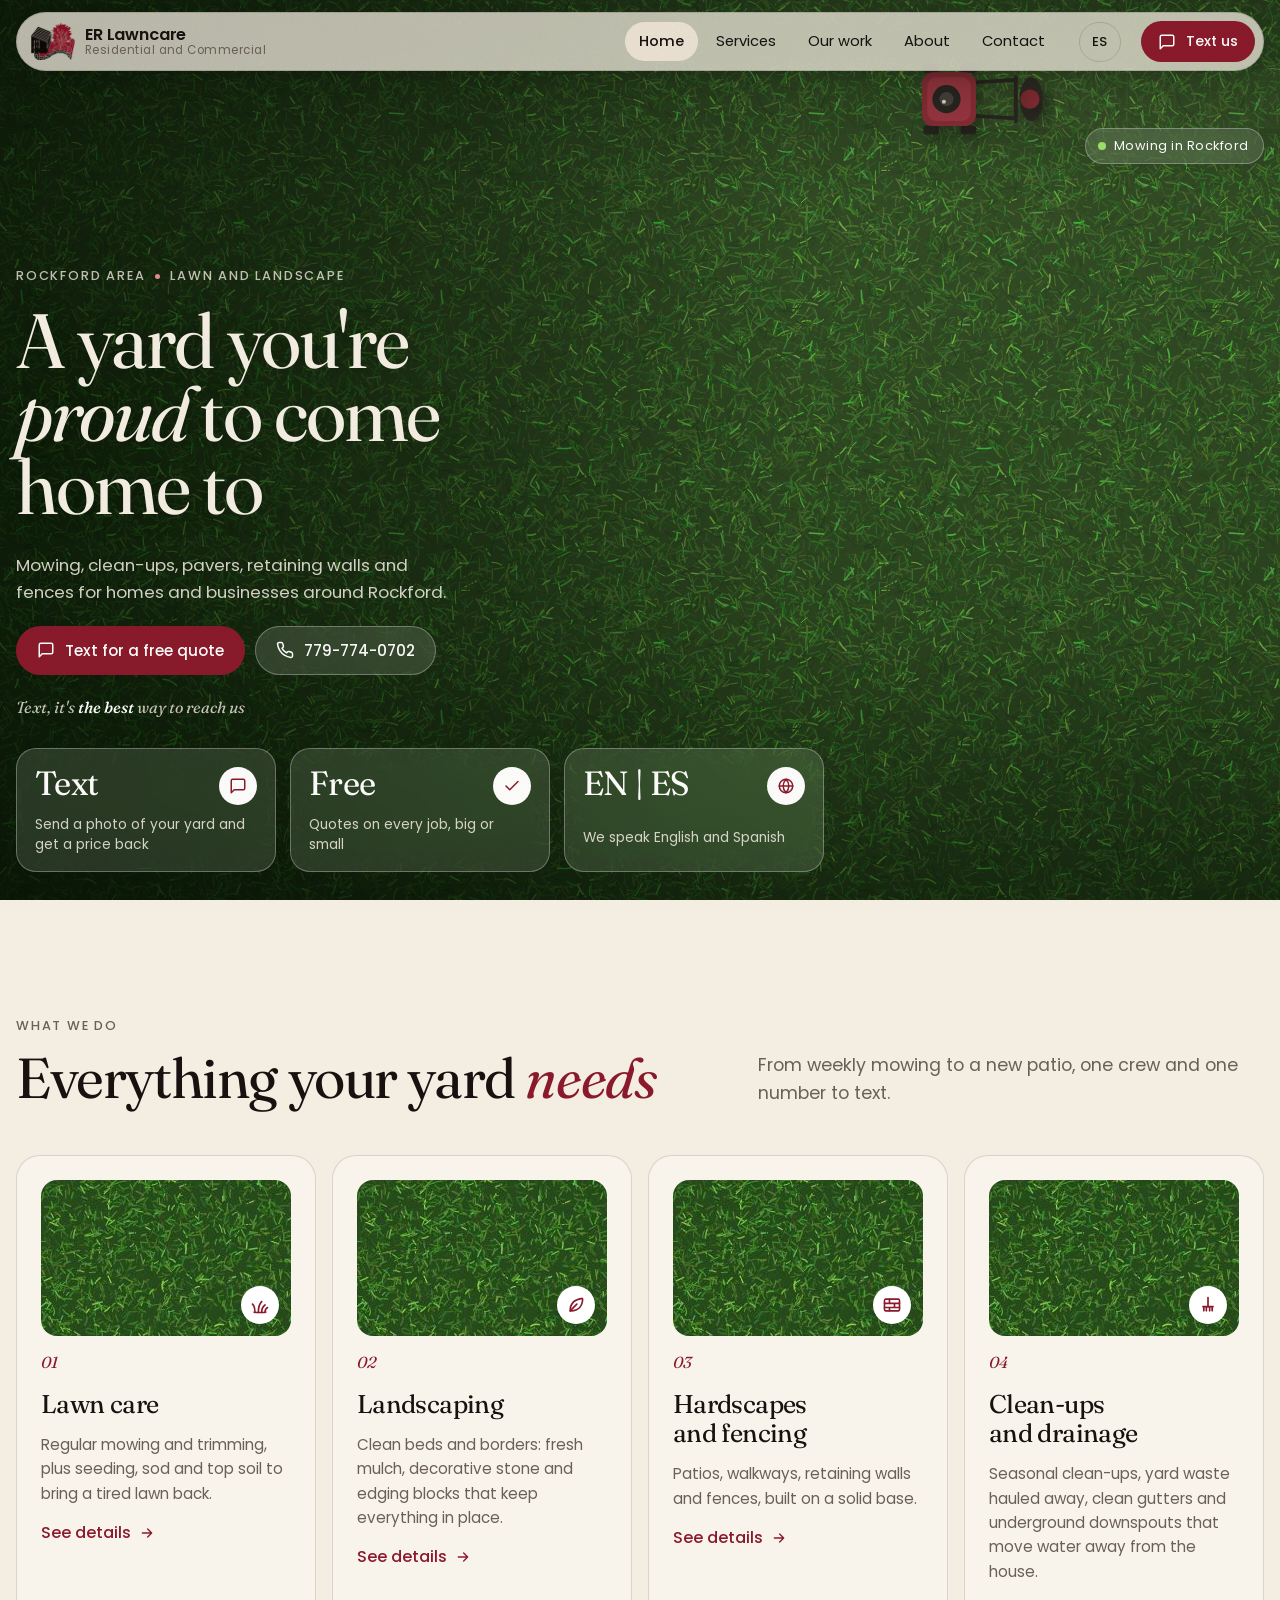
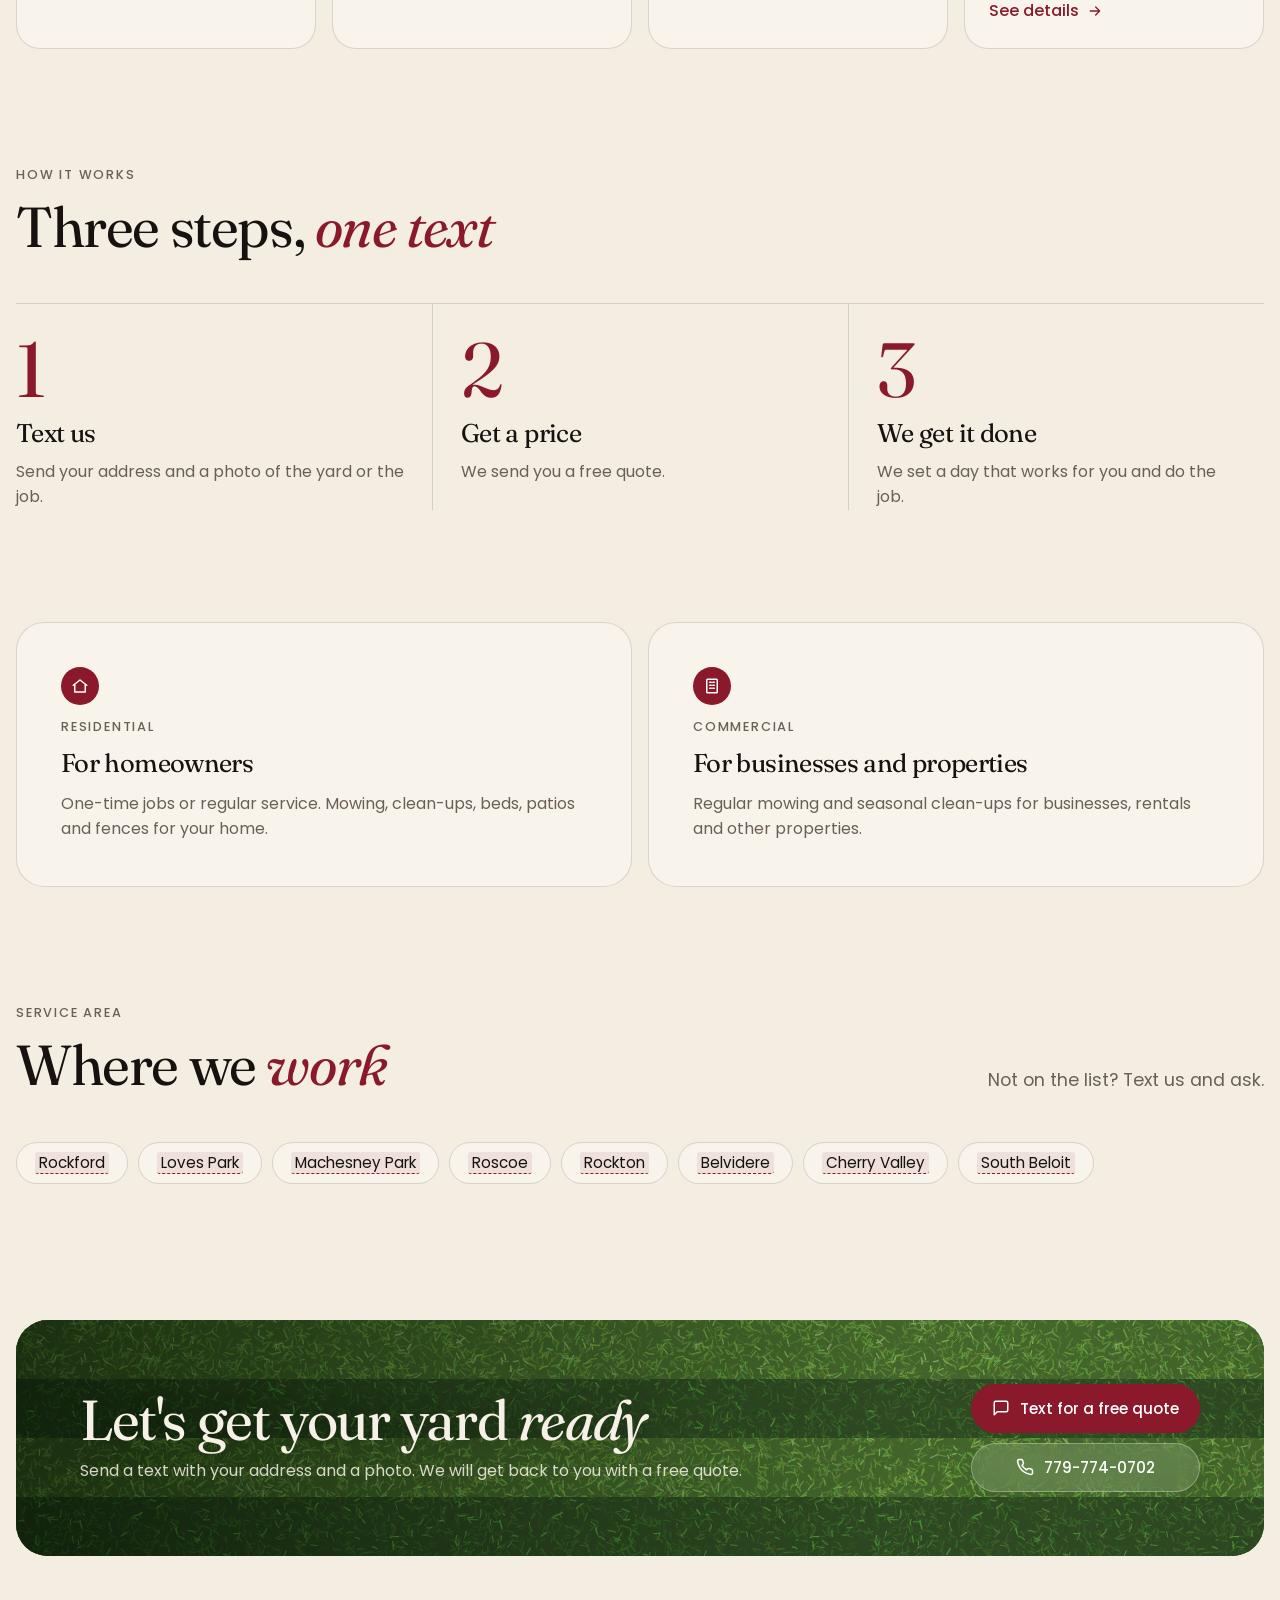
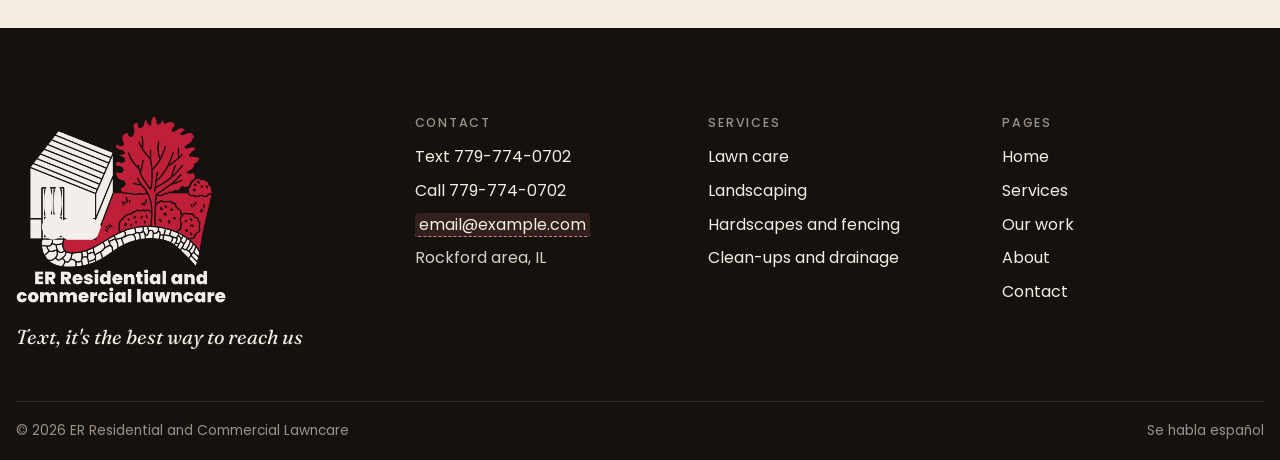
==== index.html @ 8e5c4e25 "Draft website for ER Residential and Commercial Lawncare Co-Authored-By: Claude Opus 5.5 <noreply@an" ====
<!doctype html>
<html lang="en" data-lang="en" data-title-en="ER Lawncare | Lawn care and landscaping in Rockford, IL" data-title-es="ER Lawncare | Jardinería y cuidado del pasto en Rockford, IL">
<head>
  <meta charset="utf-8">
  <meta name="viewport" content="width=device-width, initial-scale=1, viewport-fit=cover">
  <title>ER Lawncare | Lawn care and landscaping in Rockford, IL</title>
  <meta name="robots" content="noindex"><!-- draft: remove at launch -->
  <meta name="description" content="ER Residential and Commercial Lawncare: mowing, clean-ups, pavers, retaining walls and fences around Rockford, IL. Text 779-774-0702.">
  <meta name="theme-color" content="#1c3a14">
  <link rel="icon" type="image/png" href="images/logo-mark.png">
  <link rel="preconnect" href="https://fonts.googleapis.com">
  <link rel="preconnect" href="https://fonts.gstatic.com" crossorigin>
  <link rel="stylesheet" href="https://fonts.googleapis.com/css2?family=Fraunces:ital,opsz,wght@0,9..144,400;0,9..144,500;1,9..144,400;1,9..144,500&family=Poppins:wght@400;500;600&display=swap">
  <link rel="stylesheet" href="css/site.css?v=mvjsllav">
</head>
<body>
  <a class="sr-only" href="#main"><span lang="en">Skip to content</span><span lang="es">Ir al contenido</span></a>
  <header class="site-header">
    <div class="wrap">
      <div class="bar">
        <a class="brand" href="index.html" aria-label="ER Lawncare home">
          <picture>
            <source srcset="images/logo-mark-dark.png" media="(prefers-color-scheme: dark)">
            <img src="images/logo-mark.png" alt="" width="360" height="298">
          </picture>
          <span><b>ER Lawncare</b><small><span lang="en">Residential and Commercial</span><span lang="es">Residencial y comercial</span></small></span>
        </a>
        <nav class="nav" aria-label="Main">
          <a href="index.html" aria-current="page"><span lang="en">Home</span><span lang="es">Inicio</span></a>
          <a href="services.html"><span lang="en">Services</span><span lang="es">Servicios</span></a>
          <a href="work.html"><span lang="en">Our work</span><span lang="es">Trabajos</span></a>
          <a href="about.html"><span lang="en">About</span><span lang="es">Nosotros</span></a>
          <a href="contact.html"><span lang="en">Contact</span><span lang="es">Contacto</span></a>
        </nav>
        <button class="lang" type="button">ES</button>
        <a class="btn btn-primary" href="sms:+17797740702"><svg viewBox="0 0 24 24" fill="none" stroke="currentColor" stroke-width="2" stroke-linecap="round" stroke-linejoin="round" aria-hidden="true"><path d="M21 15a2 2 0 0 1-2 2H7l-4 4V5a2 2 0 0 1 2-2h14a2 2 0 0 1 2 2z"/></svg><span lang="en">Text us</span><span lang="es">Mande texto</span></a>
        <button class="menu-btn" type="button" aria-expanded="false" aria-controls="menu-panel" aria-label="Menu"><svg viewBox="0 0 24 24" fill="none" stroke="currentColor" stroke-width="2" stroke-linecap="round" stroke-linejoin="round" aria-hidden="true"><path d="M4 7h16M4 12h16M4 17h16"/></svg></button>
        <nav class="menu-panel" id="menu-panel" aria-label="Menu">
          <a href="index.html" aria-current="page"><span lang="en">Home</span><span lang="es">Inicio</span></a>
          <a href="services.html"><span lang="en">Services</span><span lang="es">Servicios</span></a>
          <a href="work.html"><span lang="en">Our work</span><span lang="es">Trabajos</span></a>
          <a href="about.html"><span lang="en">About</span><span lang="es">Nosotros</span></a>
          <a href="contact.html"><span lang="en">Contact</span><span lang="es">Contacto</span></a>
        </nav>
      </div>
    </div>
  </header>

  <main id="main">

    <section class="lawn hero" data-lawn="logo" data-spot="#spot" aria-label="ER Residential and Commercial Lawncare">
      <div class="shade"></div>
      <div class="wrap hero-grid">
        <div class="title">
          <div class="eyebrow"><span lang="en">Rockford area</span><span lang="es">Área de Rockford</span><span class="dot"></span><span lang="en">Lawn and landscape</span><span lang="es">Jardín y paisaje</span></div>
          <h1 lang="en">A yard you're <em>proud</em> to come home to</h1><h1 lang="es">Un jardín que da <em>orgullo</em> al llegar a casa</h1>
        </div>
        <div class="spot" id="spot" role="img" aria-label="The ER Residential and Commercial Lawncare logo being mowed into the grass">
          <div class="chip"><i></i><span lang="en">Mowing in Rockford</span><span lang="es">Cortando en Rockford</span></div>
        </div>
        <div class="intro">
          <p lang="en">Mowing, clean-ups, pavers, retaining walls and fences for homes and businesses around Rockford.</p><p lang="es">Corte de pasto, limpiezas, adoquines, muros de contención y cercas para casas y negocios en el área de Rockford.</p>
          <div class="actions"><a class="btn btn-primary" href="sms:+17797740702"><svg viewBox="0 0 24 24" fill="none" stroke="currentColor" stroke-width="2" stroke-linecap="round" stroke-linejoin="round" aria-hidden="true"><path d="M21 15a2 2 0 0 1-2 2H7l-4 4V5a2 2 0 0 1 2-2h14a2 2 0 0 1 2 2z"/></svg><span lang="en">Text for a free quote</span><span lang="es">Cotización gratis por texto</span></a><a class="btn btn-glass" href="tel:+17797740702"><svg viewBox="0 0 24 24" fill="none" stroke="currentColor" stroke-width="2" stroke-linecap="round" stroke-linejoin="round" aria-hidden="true"><path d="M22 16.9v3a2 2 0 0 1-2.2 2 19.8 19.8 0 0 1-8.6-3.1 19.5 19.5 0 0 1-6-6A19.8 19.8 0 0 1 2.1 4.2 2 2 0 0 1 4.1 2h3a2 2 0 0 1 2 1.7c.1.9.4 1.8.7 2.7a2 2 0 0 1-.5 2.1L8 9.8a16 16 0 0 0 6 6l1.3-1.3a2 2 0 0 1 2.1-.4c.9.3 1.8.6 2.7.7a2 2 0 0 1 1.7 2z"/></svg>779-774-0702</a></div>
          <div lang="en" class="note">Text, it's <b>the best</b> way to reach us</div><div lang="es" class="note">Mande texto, es <b>la mejor</b> forma de contactarnos</div>
        </div>
        <div class="cards">
          <div class="card"><span class="big"><span lang="en">Text</span><span lang="es">Texto</span></span><span class="ico"><svg viewBox="0 0 24 24" fill="none" stroke="currentColor" stroke-width="2" stroke-linecap="round" stroke-linejoin="round" aria-hidden="true"><path d="M21 15a2 2 0 0 1-2 2H7l-4 4V5a2 2 0 0 1 2-2h14a2 2 0 0 1 2 2z"/></svg></span><p lang="en">Send a photo of your yard and get a price back</p><p lang="es">Mande una foto de su jardín y le damos el precio</p></div>
          <div class="card"><span class="big"><span lang="en">Free</span><span lang="es">Gratis</span></span><span class="ico"><svg viewBox="0 0 24 24" fill="none" stroke="currentColor" stroke-width="2" stroke-linecap="round" stroke-linejoin="round" aria-hidden="true"><path d="M20 6L9 17l-5-5"/></svg></span><p lang="en">Quotes on every job, big or small</p><p lang="es">Cotizaciones en cualquier trabajo, grande o pequeño</p></div>
          <div class="card"><span class="big">EN | ES</span><span class="ico"><svg viewBox="0 0 24 24" fill="none" stroke="currentColor" stroke-width="2" stroke-linecap="round" stroke-linejoin="round" aria-hidden="true"><circle cx="12" cy="12" r="9"/><path d="M3 12h18M12 3c2.5 2.7 3.8 5.7 3.8 9s-1.3 6.3-3.8 9c-2.5-2.7-3.8-5.7-3.8-9S9.5 5.7 12 3z"/></svg></span><p lang="en">We speak English and Spanish</p><p lang="es">Hablamos inglés y español</p></div>
        </div>
      </div>
    </section>

    <section class="section">
      <div class="wrap">
        <div class="section-head">
          <div>
            <span class="eyebrow"><span lang="en">What we do</span><span lang="es">Lo que hacemos</span></span>
            <h2 lang="en">Everything your yard <em>needs</em></h2><h2 lang="es">Todo lo que su jardín <em>necesita</em></h2>
          </div>
          <p lang="en" class="lead">From weekly mowing to a new patio, one crew and one number to text.</p><p lang="es" class="lead">Desde el corte semanal hasta un patio nuevo, un solo equipo y un solo número.</p>
        </div>
        <div class="svc-grid">
          
          <a class="svc" href="services.html#lawn">
            <div class="swatch"><svg viewBox="0 0 24 24" fill="none" stroke="currentColor" stroke-width="2" stroke-linecap="round" stroke-linejoin="round" aria-hidden="true"><path d="M3 21h18"/><path d="M6 21c0-5-1-8-3-10M10 21c0-6 1-10 4-13M14 21c0-4 1-7 4-9M18 21c0-3 1-5 3-6"/></svg></div>
            <span class="num">01</span>
            <h3><span lang="en">Lawn care</span><span lang="es">Cuidado del pasto</span></h3>
            <p lang="en">Regular mowing and trimming, plus seeding, sod and top soil to bring a tired lawn back.</p><p lang="es">Corte y poda regular, además de semilla, pasto en rollo y tierra negra para revivir un jardín cansado.</p>
            <span class="arrow"><span lang="en">See details</span><span lang="es">Ver detalles</span><svg viewBox="0 0 24 24" fill="none" stroke="currentColor" stroke-width="2" stroke-linecap="round" stroke-linejoin="round" aria-hidden="true"><path d="M5 12h14M13 6l6 6-6 6"/></svg></span>
          </a>
          <a class="svc" href="services.html#landscaping">
            <div class="swatch"><svg viewBox="0 0 24 24" fill="none" stroke="currentColor" stroke-width="2" stroke-linecap="round" stroke-linejoin="round" aria-hidden="true"><path d="M5 19C5 10 11 5 20 4c0 9-5 15-14 15z"/><path d="M5 19l8-8"/></svg></div>
            <span class="num">02</span>
            <h3><span lang="en">Landscaping</span><span lang="es">Jardinería</span></h3>
            <p lang="en">Clean beds and borders: fresh mulch, decorative stone and edging blocks that keep everything in place.</p><p lang="es">Camas y bordes limpios: mantillo nuevo, piedra decorativa y bloques de orilla que mantienen todo en su lugar.</p>
            <span class="arrow"><span lang="en">See details</span><span lang="es">Ver detalles</span><svg viewBox="0 0 24 24" fill="none" stroke="currentColor" stroke-width="2" stroke-linecap="round" stroke-linejoin="round" aria-hidden="true"><path d="M5 12h14M13 6l6 6-6 6"/></svg></span>
          </a>
          <a class="svc" href="services.html#hardscapes">
            <div class="swatch"><svg viewBox="0 0 24 24" fill="none" stroke="currentColor" stroke-width="2" stroke-linecap="round" stroke-linejoin="round" aria-hidden="true"><rect x="3" y="5" width="18" height="14" rx="1"/><path d="M3 10h18M3 15h18M9 5v5M15 10v5M9 15v4"/></svg></div>
            <span class="num">03</span>
            <h3><span lang="en">Hardscapes and fencing</span><span lang="es">Adoquines, muros y cercas</span></h3>
            <p lang="en">Patios, walkways, retaining walls and fences, built on a solid base.</p><p lang="es">Patios, caminos, muros de contención y cercas, construidos sobre una base firme.</p>
            <span class="arrow"><span lang="en">See details</span><span lang="es">Ver detalles</span><svg viewBox="0 0 24 24" fill="none" stroke="currentColor" stroke-width="2" stroke-linecap="round" stroke-linejoin="round" aria-hidden="true"><path d="M5 12h14M13 6l6 6-6 6"/></svg></span>
          </a>
          <a class="svc" href="services.html#cleanups">
            <div class="swatch"><svg viewBox="0 0 24 24" fill="none" stroke="currentColor" stroke-width="2" stroke-linecap="round" stroke-linejoin="round" aria-hidden="true"><path d="M12 3v11"/><path d="M6 14h12M7 14v5M10 14v5M14 14v5M17 14v5"/></svg></div>
            <span class="num">04</span>
            <h3><span lang="en">Clean-ups and drainage</span><span lang="es">Limpiezas y drenaje</span></h3>
            <p lang="en">Seasonal clean-ups, yard waste hauled away, clean gutters and underground downspouts that move water away from the house.</p><p lang="es">Limpiezas de temporada, retiro de desechos, canaletas limpias y bajantes subterráneas que alejan el agua de la casa.</p>
            <span class="arrow"><span lang="en">See details</span><span lang="es">Ver detalles</span><svg viewBox="0 0 24 24" fill="none" stroke="currentColor" stroke-width="2" stroke-linecap="round" stroke-linejoin="round" aria-hidden="true"><path d="M5 12h14M13 6l6 6-6 6"/></svg></span>
          </a>
        </div>
      </div>
    </section>

    <section class="section">
      <div class="wrap">
        <div class="section-head">
          <div>
            <span class="eyebrow"><span lang="en">How it works</span><span lang="es">Cómo funciona</span></span>
            <h2 lang="en">Three steps, <em>one text</em></h2><h2 lang="es">Tres pasos, <em>un mensaje</em></h2>
          </div>
        </div>
        <div class="steps">
          <div class="step"><span class="n">1</span><h3 lang="en">Text us</h3><h3 lang="es">Mándenos un texto</h3><p lang="en">Send your address and a photo of the yard or the job.</p><p lang="es">Mande su dirección y una foto del jardín o del trabajo.</p></div>
          <div class="step"><span class="n">2</span><h3 lang="en">Get a price</h3><h3 lang="es">Reciba el precio</h3><p lang="en">We send you a free quote.</p><p lang="es">Le mandamos una cotización gratis.</p></div>
          <div class="step"><span class="n">3</span><h3 lang="en">We get it done</h3><h3 lang="es">Nosotros lo hacemos</h3><p lang="en">We set a day that works for you and do the job.</p><p lang="es">Escogemos un día que le funcione y hacemos el trabajo.</p></div>
        </div>
      </div>
    </section>

    <section class="section">
      <div class="wrap">
        <div class="split">
          <div>
            <span class="ico" style="background:var(--maroon);color:#fff"><svg viewBox="0 0 24 24" fill="none" stroke="currentColor" stroke-width="2" stroke-linecap="round" stroke-linejoin="round" aria-hidden="true"><path d="M3 11l9-7 9 7"/><path d="M5 10v10h14V10"/></svg></span>
            <span class="eyebrow"><span lang="en">Residential</span><span lang="es">Residencial</span></span>
            <h3 lang="en">For homeowners</h3><h3 lang="es">Para dueños de casa</h3>
            <p lang="en">One-time jobs or regular service. Mowing, clean-ups, beds, patios and fences for your home.</p><p lang="es">Trabajos de una vez o servicio regular. Corte, limpiezas, jardineras, patios y cercas para su casa.</p>
          </div>
          <div>
            <span class="ico" style="background:var(--maroon);color:#fff"><svg viewBox="0 0 24 24" fill="none" stroke="currentColor" stroke-width="2" stroke-linecap="round" stroke-linejoin="round" aria-hidden="true"><rect x="5" y="3" width="14" height="18" rx="1"/><path d="M9 7h2M13 7h2M9 11h2M13 11h2M9 15h2M13 15h2"/></svg></span>
            <span class="eyebrow"><span lang="en">Commercial</span><span lang="es">Comercial</span></span>
            <h3 lang="en">For businesses and properties</h3><h3 lang="es">Para negocios y propiedades</h3>
            <p lang="en">Regular mowing and seasonal clean-ups for businesses, rentals and other properties.</p><p lang="es">Corte regular y limpiezas de temporada para negocios, rentas y otras propiedades.</p>
          </div>
        </div>
      </div>
    </section>

    <section class="section">
      <div class="wrap">
        <div class="section-head">
          <div>
            <span class="eyebrow"><span lang="en">Service area</span><span lang="es">Área de servicio</span></span>
            <h2 lang="en">Where we <em>work</em></h2><h2 lang="es">Dónde <em>trabajamos</em></h2>
          </div>
          <p lang="en" class="lead">Not on the list? Text us and ask.</p><p lang="es" class="lead">¿No está en la lista? Mande un texto y pregunte.</p>
        </div>
        <ul class="towns"><li><span class="ph">Rockford</span></li><li><span class="ph">Loves Park</span></li><li><span class="ph">Machesney Park</span></li><li><span class="ph">Roscoe</span></li><li><span class="ph">Rockton</span></li><li><span class="ph">Belvidere</span></li><li><span class="ph">Cherry Valley</span></li><li><span class="ph">South Beloit</span></li></ul>
      </div>
    </section>

    <div class="wrap">
      <section class="lawn cta" data-lawn="stripes" data-still>
        <div class="shade"></div>
        <div class="cta-in">
          <div>
            <h2 lang="en">Let's get your yard <em>ready</em></h2><h2 lang="es">Pongamos su jardín <em>al día</em></h2>
            <p lang="en">Send a text with your address and a photo. We will get back to you with a free quote.</p><p lang="es">Mande un texto con su dirección y una foto. Le respondemos con una cotización gratis.</p>
          </div>
          <div class="actions"><a class="btn btn-primary" href="sms:+17797740702"><svg viewBox="0 0 24 24" fill="none" stroke="currentColor" stroke-width="2" stroke-linecap="round" stroke-linejoin="round" aria-hidden="true"><path d="M21 15a2 2 0 0 1-2 2H7l-4 4V5a2 2 0 0 1 2-2h14a2 2 0 0 1 2 2z"/></svg><span lang="en">Text for a free quote</span><span lang="es">Cotización gratis por texto</span></a><a class="btn btn-glass" href="tel:+17797740702"><svg viewBox="0 0 24 24" fill="none" stroke="currentColor" stroke-width="2" stroke-linecap="round" stroke-linejoin="round" aria-hidden="true"><path d="M22 16.9v3a2 2 0 0 1-2.2 2 19.8 19.8 0 0 1-8.6-3.1 19.5 19.5 0 0 1-6-6A19.8 19.8 0 0 1 2.1 4.2 2 2 0 0 1 4.1 2h3a2 2 0 0 1 2 1.7c.1.9.4 1.8.7 2.7a2 2 0 0 1-.5 2.1L8 9.8a16 16 0 0 0 6 6l1.3-1.3a2 2 0 0 1 2.1-.4c.9.3 1.8.6 2.7.7a2 2 0 0 1 1.7 2z"/></svg>779-774-0702</a></div>
        </div>
      </section>
    </div>
  </main>

  <footer class="site-footer">
    <div class="wrap">
      <div class="foot">
        <div>
          <img class="logo" src="images/logo-full-dark.png" alt="ER Residential and Commercial Lawncare" width="800" height="714">
          <p lang="en" class="tagline">Text, it's the best way to reach us</p><p lang="es" class="tagline">Mande texto, es la mejor forma de contactarnos</p>
        </div>
        <div>
          <h3><span lang="en">Contact</span><span lang="es">Contacto</span></h3>
          <ul>
            <li><a href="sms:+17797740702"><span lang="en">Text</span><span lang="es">Texto</span> 779-774-0702</a></li>
            <li><a href="tel:+17797740702"><span lang="en">Call</span><span lang="es">Llamar</span> 779-774-0702</a></li>
            <li><span class="ph">email@example.com</span></li>
            <li><span lang="en">Rockford area, IL</span><span lang="es">Área de Rockford, IL</span></li>
          </ul>
        </div>
        <div>
          <h3><span lang="en">Services</span><span lang="es">Servicios</span></h3>
          <ul>
            <li><a href="services.html#lawn"><span lang="en">Lawn care</span><span lang="es">Cuidado del pasto</span></a></li>
            <li><a href="services.html#landscaping"><span lang="en">Landscaping</span><span lang="es">Jardinería</span></a></li>
            <li><a href="services.html#hardscapes"><span lang="en">Hardscapes and fencing</span><span lang="es">Adoquines, muros y cercas</span></a></li>
            <li><a href="services.html#cleanups"><span lang="en">Clean-ups and drainage</span><span lang="es">Limpiezas y drenaje</span></a></li>
          </ul>
        </div>
        <div>
          <h3><span lang="en">Pages</span><span lang="es">Páginas</span></h3>
          <ul>
            <li><a href="index.html"><span lang="en">Home</span><span lang="es">Inicio</span></a></li>
            <li><a href="services.html"><span lang="en">Services</span><span lang="es">Servicios</span></a></li>
            <li><a href="work.html"><span lang="en">Our work</span><span lang="es">Trabajos</span></a></li>
            <li><a href="about.html"><span lang="en">About</span><span lang="es">Nosotros</span></a></li>
            <li><a href="contact.html"><span lang="en">Contact</span><span lang="es">Contacto</span></a></li>
          </ul>
        </div>
      </div>
      <div class="copyright">
        <span>&copy; <span id="year">2026</span> ER Residential and Commercial Lawncare</span>
        <span><span lang="en">Se habla español</span><span lang="es">We speak English</span></span>
      </div>
    </div>
  </footer>

  <div class="mobile-bar">
    <a class="btn btn-primary" href="sms:+17797740702"><svg viewBox="0 0 24 24" fill="none" stroke="currentColor" stroke-width="2" stroke-linecap="round" stroke-linejoin="round" aria-hidden="true"><path d="M21 15a2 2 0 0 1-2 2H7l-4 4V5a2 2 0 0 1 2-2h14a2 2 0 0 1 2 2z"/></svg><span lang="en">Text us</span><span lang="es">Mande texto</span></a>
    <a class="btn btn-line" href="tel:+17797740702"><svg viewBox="0 0 24 24" fill="none" stroke="currentColor" stroke-width="2" stroke-linecap="round" stroke-linejoin="round" aria-hidden="true"><path d="M22 16.9v3a2 2 0 0 1-2.2 2 19.8 19.8 0 0 1-8.6-3.1 19.5 19.5 0 0 1-6-6A19.8 19.8 0 0 1 2.1 4.2 2 2 0 0 1 4.1 2h3a2 2 0 0 1 2 1.7c.1.9.4 1.8.7 2.7a2 2 0 0 1-.5 2.1L8 9.8a16 16 0 0 0 6 6l1.3-1.3a2 2 0 0 1 2.1-.4c.9.3 1.8.6 2.7.7a2 2 0 0 1 1.7 2z"/></svg>779-774-0702</a>
  </div>

  <script src="js/site.js?v=mvjsllav"></script>
  <script src="js/lawn.js?v=mvjsllav"></script>
</body>
</html>
---- css/site.css ----
/* ER Residential and Commercial Lawncare
   Look: calm cream pages, maroon and black from the logo, serif headlines (Fraunces) with Poppins text.
   Lawns are drawn live in a canvas (js/lawn.js). Never use "&" in the serif font: write "and". */
:root {
  --maroon: #8a1a2b;
  --maroon-ink: #6f1222;
  --accent: #8a1a2b;          /* maroon text on cream; lighter in dark mode */
  --ink: #17120f;
  --muted: #6a6058;
  --paper: #f3ede2;
  --paper-2: #ebe3d5;
  --card: #f8f4ec;
  --line: rgba(23, 18, 15, 0.14);
  --on-grass: #f6f0e6;
  --grass-dark: #1c3a14;
  --glass-bg: rgba(255, 255, 255, 0.13);
  --glass-line: rgba(255, 255, 255, 0.30);
  --header-bg: rgba(243, 237, 226, 0.76);
  --menu-bg: #f3ede2;
  --grain-alpha: 0.5;
  --grass: none;              /* set by lawn.js to a grass texture for photo placeholders */
  --serif: "Fraunces", Georgia, "Times New Roman", serif;
  --sans: "Poppins", "Segoe UI", Roboto, Helvetica, Arial, sans-serif;
  --wrap: 1320px;
  color-scheme: light;
}
@media (prefers-color-scheme: dark) {
  :root:not([data-theme="light"]) {
    --accent: #e0788a; --ink: #f1ebe2; --muted: #b3a89c; --paper: #15110e; --paper-2: #1d1814; --card: #1b1612;
    --line: rgba(241, 235, 226, 0.14); --header-bg: rgba(21, 17, 14, 0.74); --menu-bg: #15110e; --grain-alpha: 0.35; color-scheme: dark;
  }
}
:root[data-theme="dark"] {
  --accent: #e0788a; --ink: #f1ebe2; --muted: #b3a89c; --paper: #15110e; --paper-2: #1d1814; --card: #1b1612;
  --line: rgba(241, 235, 226, 0.14); --header-bg: rgba(21, 17, 14, 0.74); --menu-bg: #15110e; --grain-alpha: 0.35; color-scheme: dark;
}

* { box-sizing: border-box; }
html { -webkit-text-size-adjust: 100%; background: var(--paper); scroll-behavior: smooth; }
body { margin: 0; color: var(--ink); background: var(--paper); font-family: var(--sans); font-size: 1rem; line-height: 1.6; }
body::before {
  content: ""; position: fixed; inset: 0; pointer-events: none; z-index: 100; opacity: var(--grain-alpha);
  background-image: url("data:image/svg+xml,%3Csvg xmlns='http://www.w3.org/2000/svg' width='160' height='160'%3E%3Cfilter id='n'%3E%3CfeTurbulence type='fractalNoise' baseFrequency='.9' numOctaves='3' stitchTiles='stitch'/%3E%3CfeColorMatrix values='0 0 0 0 .45 0 0 0 0 .38 0 0 0 0 .3 0 0 0 .22 0'/%3E%3C/filter%3E%3Crect width='100%25' height='100%25' filter='url(%23n)'/%3E%3C/svg%3E");
  mix-blend-mode: multiply;
}
html[data-lang="en"] [lang="es"]:not(html), html[data-lang="es"] [lang="en"]:not(html) { display: none !important; }
img { max-width: 100%; height: auto; display: block; }
a { color: inherit; }
:focus-visible { outline: 2px solid var(--accent); outline-offset: 3px; }
.wrap { max-width: var(--wrap); margin: 0 auto; padding-inline: max(16px, env(safe-area-inset-left, 0px)); }
.sr-only { position: absolute; width: 1px; height: 1px; overflow: hidden; clip: rect(0 0 0 0); white-space: nowrap; }

/* Things we still need from the client */
.ph { background: rgba(138, 26, 43, 0.09); border-bottom: 1px dashed var(--accent); padding: 0 4px; border-radius: 3px; }

/* ---------- Type ---------- */
h1, h2, h3 { font-family: var(--serif); font-weight: 400; font-optical-sizing: auto; letter-spacing: -0.025em; margin: 0; text-wrap: balance; }
h1 { font-size: clamp(2.8rem, 6vw, 5.8rem); line-height: 0.95; }
h2 { font-size: clamp(2.1rem, 4.4vw, 3.6rem); line-height: 1; }
h3 { font-size: clamp(1.4rem, 2vw, 1.75rem); line-height: 1.15; }
h1 em, h2 em, h3 em { font-style: italic; }
h2 em { color: var(--accent); }
p { margin: 0; }
.eyebrow {
  display: inline-flex; align-items: center; gap: 10px; font-size: 0.8rem; font-weight: 500;
  letter-spacing: 0.14em; text-transform: uppercase; color: var(--muted);
}
.dot { width: 5px; height: 5px; border-radius: 50%; background: var(--accent); display: inline-block; flex: 0 0 auto; }
.lead { font-size: 1.1rem; color: var(--muted); max-width: 46ch; }

/* ---------- Header: glass pill floating over the lawn ---------- */
.site-header { position: fixed; top: 12px; left: 0; right: 0; z-index: 30; }
.bar {
  position: relative; display: flex; align-items: center; gap: 20px; padding: 8px 8px 8px 14px;
  background: var(--header-bg); border: 1px solid var(--line); border-radius: 999px;
  -webkit-backdrop-filter: blur(16px) saturate(1.2); backdrop-filter: blur(16px) saturate(1.2);
  box-shadow: 0 10px 30px -18px rgba(0, 0, 0, 0.5);
}
.brand { display: flex; align-items: center; gap: 10px; text-decoration: none; flex: 0 0 auto; }
.brand img { width: 44px; }
.brand b { display: block; font-weight: 600; font-size: 1.02rem; line-height: 1.1; letter-spacing: -0.01em; }
.brand small { display: block; font-size: 0.72rem; color: var(--muted); letter-spacing: 0.04em; line-height: 1.2; }
.nav { display: flex; gap: 4px; margin-left: auto; }
.nav a { text-decoration: none; font-size: 0.92rem; padding: 8px 14px; border-radius: 999px; }
.nav a:hover { background: var(--paper-2); }
.nav a[aria-current="page"] { background: var(--paper-2); font-weight: 500; }
.lang, .menu-btn {
  background: none; border: 1px solid var(--line); color: var(--ink); border-radius: 999px;
  font: 500 0.82rem var(--sans); padding: 8px 12px; cursor: pointer; letter-spacing: 0.04em; min-height: 40px;
}
.menu-btn { display: none; padding: 8px 10px; }
.menu-btn svg { width: 20px; height: 20px; display: block; }
.menu-panel {
  display: none; position: absolute; top: calc(100% + 8px); left: 0; right: 0; padding: 10px;
  background: var(--menu-bg); border: 1px solid var(--line); border-radius: 24px;
  -webkit-backdrop-filter: blur(18px) saturate(1.2); backdrop-filter: blur(18px) saturate(1.2);
  box-shadow: 0 18px 40px -20px rgba(0, 0, 0, 0.55);
}
.menu-panel a { display: block; text-decoration: none; font-family: var(--serif); font-size: 1.6rem; padding: 10px 14px; border-radius: 14px; }
.menu-panel a[aria-current="page"] { background: var(--paper-2); }
.site-header.open .menu-panel { display: block; }

/* ---------- Buttons ---------- */
.btn {
  display: inline-flex; align-items: center; justify-content: center; gap: 10px; text-decoration: none; white-space: nowrap;
  font: 500 0.95rem var(--sans); border-radius: 999px; padding: 12px 20px; min-height: 46px; cursor: pointer;
  border: 1px solid transparent; transition: transform .2s ease, background-color .2s ease;
}
.btn svg { width: 18px; height: 18px; flex: 0 0 auto; }
.btn-primary { background: var(--maroon); color: #fff; }
.btn-primary:hover { background: var(--maroon-ink); transform: translateY(-1px); }
.btn-glass { color: #fff; background: var(--glass-bg); border-color: var(--glass-line); -webkit-backdrop-filter: blur(12px); backdrop-filter: blur(12px); }
.btn-glass:hover { background: rgba(255, 255, 255, 0.22); }
.btn-line { color: var(--ink); border-color: var(--line); }
.btn-line:hover { background: var(--paper-2); }
.bar .btn { min-height: 40px; padding: 9px 16px; font-size: 0.88rem; }
.actions { display: flex; flex-wrap: wrap; gap: 10px; }
.arrow { display: inline-flex; align-items: center; gap: 8px; text-decoration: none; font-weight: 500; color: var(--accent); }
.arrow svg { width: 16px; height: 16px; transition: transform .2s ease; }
.arrow:hover svg { transform: translateX(3px); }

/* ---------- Lawns (canvas) ---------- */
.lawn { position: relative; overflow: hidden; background: var(--grass-dark); color: var(--on-grass); }
.lawn > canvas { position: absolute; inset: 0; width: 100%; height: 100%; display: block; }
.lawn .shade { position: absolute; inset: 0; pointer-events: none; }
.lawn .eyebrow { color: rgba(246, 240, 230, 0.78); }
.lawn .dot { background: #e48e9b; }
.lawn h1, .lawn h2 { text-shadow: 0 2px 24px rgba(0, 0, 0, 0.35); }
.lawn h2 em { color: inherit; }
.lawn p { color: rgba(246, 240, 230, 0.86); }
.lawn :focus-visible { outline-color: #f2c1c8; }

/* Home: the lawn fills the first screen, the logo and name get mowed in on the right */
.hero { min-height: 100vh; min-height: 100svh; display: flex; }
.hero .shade {
  background:
    linear-gradient(90deg, rgba(6, 14, 4, 0.62) 0%, rgba(6, 14, 4, 0.32) 38%, rgba(6, 14, 4, 0) 62%),
    linear-gradient(180deg, rgba(6, 14, 4, 0.35) 0%, rgba(6, 14, 4, 0) 22%, rgba(6, 14, 4, 0) 70%, rgba(6, 14, 4, 0.45) 100%);
}
.hero-grid {
  position: relative; width: 100%;
  display: grid; grid-template-columns: minmax(0, 1fr) minmax(0, 1.2fr);
  grid-template-areas: "title spot" "intro spot" "cards cards"; grid-template-rows: 1fr auto auto;
  column-gap: 40px; row-gap: 28px; padding-block: 128px 28px;
}
.hero .title { grid-area: title; align-self: end; min-width: 0; }
.hero .title .eyebrow { margin-bottom: 18px; }
.hero .intro { grid-area: intro; display: grid; gap: 20px; min-width: 0; }
.hero .intro p { font-size: 1.05rem; max-width: 40ch; }
.note { font-family: var(--serif); font-style: italic; color: rgba(246, 240, 230, 0.8); font-size: 1rem; }
.note b { color: #fff; font-weight: 500; }
.spot { grid-area: spot; position: relative; min-height: 440px; }
.chip {
  position: absolute; top: 0; right: 0; display: inline-flex; align-items: center; gap: 8px;
  color: #fff; font-size: 0.8rem; letter-spacing: 0.04em; padding: 7px 14px 7px 12px; border-radius: 999px;
  background: var(--glass-bg); border: 1px solid var(--glass-line); -webkit-backdrop-filter: blur(12px); backdrop-filter: blur(12px);
}
.chip i { width: 8px; height: 8px; border-radius: 50%; background: #9be36b; animation: pulse 2s infinite; }
@keyframes pulse { 0% { box-shadow: 0 0 0 0 rgba(155, 227, 107, .6); } 70% { box-shadow: 0 0 0 8px rgba(155, 227, 107, 0); } 100% { box-shadow: 0 0 0 0 rgba(155, 227, 107, 0); } }
.cards { grid-area: cards; display: flex; gap: 14px; }
.card {
  width: 260px; min-width: 0; color: #fff; padding: 18px 18px 16px; border-radius: 20px;
  background: var(--glass-bg); border: 1px solid var(--glass-line);
  -webkit-backdrop-filter: blur(16px) saturate(1.3); backdrop-filter: blur(16px) saturate(1.3);
  display: grid; grid-template-columns: 1fr auto; gap: 4px 12px; align-items: start;
}
.card .big { font-family: var(--serif); font-size: 2.1rem; line-height: 1; letter-spacing: -0.02em; }
.ico { width: 38px; height: 38px; border-radius: 50%; background: #fff; color: #8a1a2b; display: grid; place-items: center; flex: 0 0 auto; }
.card .ico { grid-row: span 2; }
.ico svg { width: 18px; height: 18px; }
.card p { margin-top: 6px; grid-column: 1 / -1; font-size: 0.86rem; line-height: 1.45; }

/* Inner pages: a lawn band across the top that gets mowed in stripes */
.band { min-height: clamp(380px, 52vh, 520px); display: flex; align-items: flex-end; }
.band .shade { background: linear-gradient(180deg, rgba(6, 14, 4, 0.45) 0%, rgba(6, 14, 4, 0.1) 35%, rgba(6, 14, 4, 0.55) 100%); }
.band .wrap { position: relative; width: 100%; padding-block: 140px 48px; display: grid; gap: 16px; }
.band .lead { color: rgba(246, 240, 230, 0.86); }

/* Lawn call-to-action near the bottom of each page */
.cta { border-radius: 32px; margin-block: 24px 72px; }
.cta .shade { background: linear-gradient(90deg, rgba(6, 14, 4, 0.6) 0%, rgba(6, 14, 4, 0.2) 70%); }
.cta-in { position: relative; display: flex; flex-wrap: wrap; align-items: center; justify-content: space-between; gap: 24px; padding: clamp(32px, 5vw, 64px); }
.cta-in > div { display: grid; gap: 10px; min-width: 0; }

/* ---------- Cream sections ---------- */
.section { padding-block: clamp(64px, 9vw, 112px); }
.section + .section { padding-top: 0; }
.section-head { display: grid; grid-template-columns: minmax(0, 1.2fr) minmax(0, 1fr); gap: 24px 48px; align-items: end; margin-bottom: 48px; }
.section-head .eyebrow { margin-bottom: 14px; }
.section-head .lead { justify-self: end; }

/* Home: the four groups of services */
.svc-grid { display: grid; grid-template-columns: repeat(4, minmax(0, 1fr)); gap: 16px; }
.svc {
  display: grid; gap: 14px; align-content: start; padding: 24px; border-radius: 24px; min-width: 0;
  background: var(--card); border: 1px solid var(--line); text-decoration: none;
  transition: transform .25s ease, border-color .25s ease;
}
.svc:hover { transform: translateY(-3px); border-color: var(--accent); }
.svc .num { font-family: var(--serif); font-style: italic; font-size: 1rem; color: var(--accent); }
.svc .swatch { aspect-ratio: 16 / 10; border-radius: 16px; background: var(--grass-dark) var(--grass); position: relative; overflow: hidden; }
.svc .swatch svg { position: absolute; right: 12px; bottom: 12px; width: 38px; height: 38px; padding: 9px; border-radius: 50%; background: #fff; color: #8a1a2b; }
.svc p { color: var(--muted); font-size: 0.95rem; }
.svc .arrow { margin-top: auto; }

/* Home: how it works */
.steps { display: grid; grid-template-columns: repeat(3, minmax(0, 1fr)); gap: 0; border-top: 1px solid var(--line); counter-reset: step; }
.step { padding: 28px 28px 0 0; display: grid; gap: 10px; align-content: start; min-width: 0; }
.step + .step { padding-left: 28px; border-left: 1px solid var(--line); }
.step .n { font-family: var(--serif); font-size: clamp(3rem, 6vw, 4.8rem); line-height: 1; color: var(--accent); }
.step p { color: var(--muted); }

/* Home: homes and businesses */
.split { display: grid; grid-template-columns: repeat(2, minmax(0, 1fr)); gap: 16px; }
.split > div { padding: clamp(24px, 4vw, 44px); border-radius: 28px; background: var(--card); border: 1px solid var(--line); display: grid; gap: 12px; align-content: start; }
.split p { color: var(--muted); }

/* Towns */
.towns { display: flex; flex-wrap: wrap; gap: 10px; list-style: none; padding: 0; margin: 0; }
.towns li { border: 1px solid var(--line); border-radius: 999px; padding: 8px 18px; background: var(--card); font-size: 0.95rem; }

/* Checklists */
.checks { list-style: none; padding: 0; margin: 0; display: grid; gap: 10px; }
.checks li { display: flex; gap: 12px; align-items: flex-start; }
.checks li::before {
  content: ""; flex: 0 0 auto; width: 18px; height: 18px; margin-top: 4px; border-radius: 50%;
  background: var(--accent) url("data:image/svg+xml,%3Csvg xmlns='http://www.w3.org/2000/svg' viewBox='0 0 24 24' fill='none' stroke='white' stroke-width='3.5' stroke-linecap='round' stroke-linejoin='round'%3E%3Cpath d='M20 6L9 17l-5-5'/%3E%3C/svg%3E") center / 11px no-repeat;
}

/* Photo placeholders: grass texture with a soft label until real job photos come in */
.photo {
  position: relative; overflow: hidden; border-radius: 24px; aspect-ratio: 4 / 3; min-width: 0;
  background: var(--grass-dark) var(--grass); display: grid; place-items: center;
}
.photo::after { content: ""; position: absolute; inset: 0; background: linear-gradient(180deg, rgba(0, 0, 0, 0) 40%, rgba(0, 0, 0, 0.45)); }
.photo .tag {
  position: absolute; left: 16px; bottom: 14px; z-index: 1; color: #fff; font-family: var(--serif); font-size: 1.3rem; line-height: 1.1;
}
.photo .soon {
  position: relative; z-index: 1; display: inline-flex; align-items: center; gap: 8px; color: #fff; font-size: 0.82rem;
  padding: 8px 14px; border-radius: 999px; background: var(--glass-bg); border: 1px solid var(--glass-line);
  -webkit-backdrop-filter: blur(10px); backdrop-filter: blur(10px);
}
.photo .soon svg { width: 16px; height: 16px; }

/* Services page rows */
.svc-row { display: grid; grid-template-columns: minmax(0, 1fr) minmax(0, 1fr); gap: clamp(28px, 5vw, 72px); align-items: center; scroll-margin-top: 110px; }
.svc-row + .svc-row { margin-top: clamp(56px, 8vw, 104px); }
.svc-row:nth-child(even) .photo { order: 2; }
.svc-row .copy { display: grid; gap: 18px; justify-items: start; min-width: 0; }
.svc-row .num { font-family: var(--serif); font-style: italic; color: var(--accent); font-size: 1.1rem; }
.svc-row .lead { max-width: 44ch; }
.svc-row .checks { grid-template-columns: repeat(2, minmax(0, 1fr)); gap: 10px 24px; width: 100%; }

/* Our Work page */
.filters { display: flex; flex-wrap: wrap; gap: 8px; margin-bottom: 28px; }
.filter { font: 500 0.9rem var(--sans); color: var(--ink); background: var(--card); border: 1px solid var(--line); border-radius: 999px; padding: 8px 16px; cursor: pointer; min-height: 40px; }
.filter[aria-pressed="true"] { background: var(--ink); color: var(--paper); border-color: var(--ink); }
.gallery { display: grid; grid-template-columns: repeat(3, minmax(0, 1fr)); gap: 16px; }
.gallery .photo:nth-child(5n + 1) { grid-row: span 2; aspect-ratio: auto; }
.gallery .photo[hidden] { display: none; }

/* About page */
.about { display: grid; grid-template-columns: minmax(0, 0.9fr) minmax(0, 1.1fr); gap: clamp(28px, 5vw, 72px); align-items: start; }
.about .photo { aspect-ratio: 4 / 5; }
.about .copy { display: grid; gap: 18px; }
.about .copy p { color: var(--muted); font-size: 1.08rem; max-width: 52ch; }
.values { display: grid; grid-template-columns: repeat(4, minmax(0, 1fr)); gap: 16px; }
.value { padding: 24px; border-radius: 24px; background: var(--card); border: 1px solid var(--line); display: grid; gap: 10px; align-content: start; }
.value .ico { background: var(--maroon); color: #fff; }
.value p { color: var(--muted); font-size: 0.95rem; }

/* Contact page */
.contact { display: grid; grid-template-columns: minmax(0, 0.85fr) minmax(0, 1.15fr); gap: clamp(24px, 4vw, 56px); align-items: start; }
.ways { display: grid; gap: 12px; }
.way { display: flex; align-items: center; gap: 16px; padding: 18px 20px; border-radius: 20px; background: var(--card); border: 1px solid var(--line); text-decoration: none; }
.way .ico { background: var(--maroon); color: #fff; width: 44px; height: 44px; }
.way .k { display: block; font-size: 0.8rem; letter-spacing: 0.08em; text-transform: uppercase; color: var(--muted); }
.way .v { display: block; font-family: var(--serif); font-size: 1.45rem; line-height: 1.2; overflow-wrap: anywhere; }
.way.main { background: var(--maroon); color: #fff; border-color: var(--maroon); }
.way.main .k { color: rgba(255, 255, 255, 0.8); }
.way.main .ico { background: #fff; color: #8a1a2b; }
form.quote { display: grid; gap: 16px; padding: clamp(20px, 3vw, 36px); border-radius: 28px; background: var(--card); border: 1px solid var(--line); min-width: 0; }
.field { display: grid; gap: 6px; min-width: 0; }
.row2 { display: grid; grid-template-columns: repeat(2, minmax(0, 1fr)); gap: 16px; }
label { font-size: 0.9rem; font-weight: 500; }
input, select, textarea {
  font: inherit; color: var(--ink); background: var(--paper); width: 100%;
  border: 1px solid var(--line); border-radius: 14px; padding: 12px 14px; min-height: 48px;
}
textarea { min-height: 130px; resize: vertical; }
input:focus, select:focus, textarea:focus { outline: 2px solid var(--accent); outline-offset: 1px; }
.form-note { font-size: 0.88rem; color: var(--muted); }
.form-status { font-weight: 500; color: var(--accent); min-height: 1.6em; }

/* ---------- Footer ---------- */
.site-footer { background: #15110e; color: #d9d0c4; padding-top: clamp(56px, 7vw, 88px); }
.foot { display: grid; grid-template-columns: minmax(0, 1.4fr) repeat(3, minmax(0, 1fr)); gap: 32px; padding-bottom: 48px; }
.foot .logo { width: 210px; }
.foot .tagline { font-family: var(--serif); font-style: italic; font-size: 1.25rem; color: #f3ede2; margin-top: 18px; max-width: 24ch; }
.foot h3 { font-family: var(--sans); font-size: 0.78rem; font-weight: 500; letter-spacing: 0.14em; text-transform: uppercase; color: #9d9288; margin-bottom: 14px; }
.foot ul { list-style: none; margin: 0; padding: 0; display: grid; gap: 8px; }
.foot a { text-decoration: none; color: #f3ede2; }
.foot a:hover { text-decoration: underline; text-underline-offset: 3px; }
.foot .ph { color: #f3ede2; background: rgba(224, 120, 138, 0.14); border-color: #e0788a; }
.copyright { border-top: 1px solid rgba(243, 237, 226, 0.12); padding-block: 18px; font-size: 0.85rem; color: #9d9288; display: flex; flex-wrap: wrap; justify-content: space-between; gap: 8px; }
.site-footer :focus-visible { outline-color: #e0788a; }

/* Sticky Text / Call bar on phones */
.mobile-bar { display: none; }

/* ---------- Responsive ---------- */
@media (max-width: 1080px) {
  .svc-grid, .values { grid-template-columns: repeat(2, minmax(0, 1fr)); }
  .foot { grid-template-columns: repeat(2, minmax(0, 1fr)); }
}
@media (max-width: 960px) {
  .nav { display: none; }
  .menu-btn { display: inline-flex; }
  .bar { gap: 8px; }
  .bar .lang { margin-left: auto; }
  .hero { min-height: 100vh; min-height: 100svh; }
  .hero .shade { background: linear-gradient(180deg, rgba(6, 14, 4, 0.55) 0%, rgba(6, 14, 4, 0.15) 30%, rgba(6, 14, 4, 0.1) 55%, rgba(6, 14, 4, 0.55) 100%); }
  /* Phones: title first, then the mowing, then the text */
  .hero-grid { grid-template-columns: minmax(0, 1fr); grid-template-areas: "title" "spot" "intro" "cards"; grid-template-rows: auto; padding-top: 104px; row-gap: 22px; }
  .spot { min-height: 0; aspect-ratio: 1.12 / 1; }
  .chip { display: none; }
  .cards { overflow-x: auto; scroll-snap-type: x mandatory; scrollbar-width: none; margin-inline: -16px; padding-inline: 16px; }
  .cards::-webkit-scrollbar { display: none; }
  .card { flex: 0 0 230px; scroll-snap-align: start; }
  .section-head, .svc-row, .about, .contact, .split { grid-template-columns: minmax(0, 1fr); }
  .section-head .lead { justify-self: start; }
  .svc-row:nth-child(even) .photo { order: 0; }
  .steps { grid-template-columns: minmax(0, 1fr); }
  .step, .step + .step { padding: 24px 0; border-left: 0; }
  .step + .step { border-top: 1px solid var(--line); }
  .gallery { grid-template-columns: repeat(2, minmax(0, 1fr)); }
}
@media (max-width: 640px) {
  body { padding-bottom: calc(76px + env(safe-area-inset-bottom, 0px)); }
  .brand small, .bar .btn-primary { display: none; }
  .svc-grid, .values, .row2, .foot { grid-template-columns: minmax(0, 1fr); }
  .svc-row .checks { grid-template-columns: minmax(0, 1fr); }
  .gallery { grid-template-columns: minmax(0, 1fr); }
  .gallery .photo:nth-child(5n + 1) { grid-row: auto; aspect-ratio: 4 / 3; }
  .card { flex-basis: 210px; padding: 15px; }
  .card .big { font-size: 1.75rem; }
  .cta { border-radius: 24px; margin-inline: -4px; }
  .mobile-bar {
    display: grid; grid-template-columns: 1.3fr 1fr; gap: 10px; position: fixed; left: 0; right: 0; bottom: 0; z-index: 25;
    padding: 10px max(14px, env(safe-area-inset-right, 0px)) calc(10px + env(safe-area-inset-bottom, 0px)) max(14px, env(safe-area-inset-left, 0px));
    background: var(--header-bg); border-top: 1px solid var(--line);
    -webkit-backdrop-filter: blur(16px); backdrop-filter: blur(16px);
  }
}
@media (prefers-reduced-motion: reduce) {
  html { scroll-behavior: auto; }
  .chip i { animation: none; }
  .btn, .svc, .arrow svg { transition: none; }
}
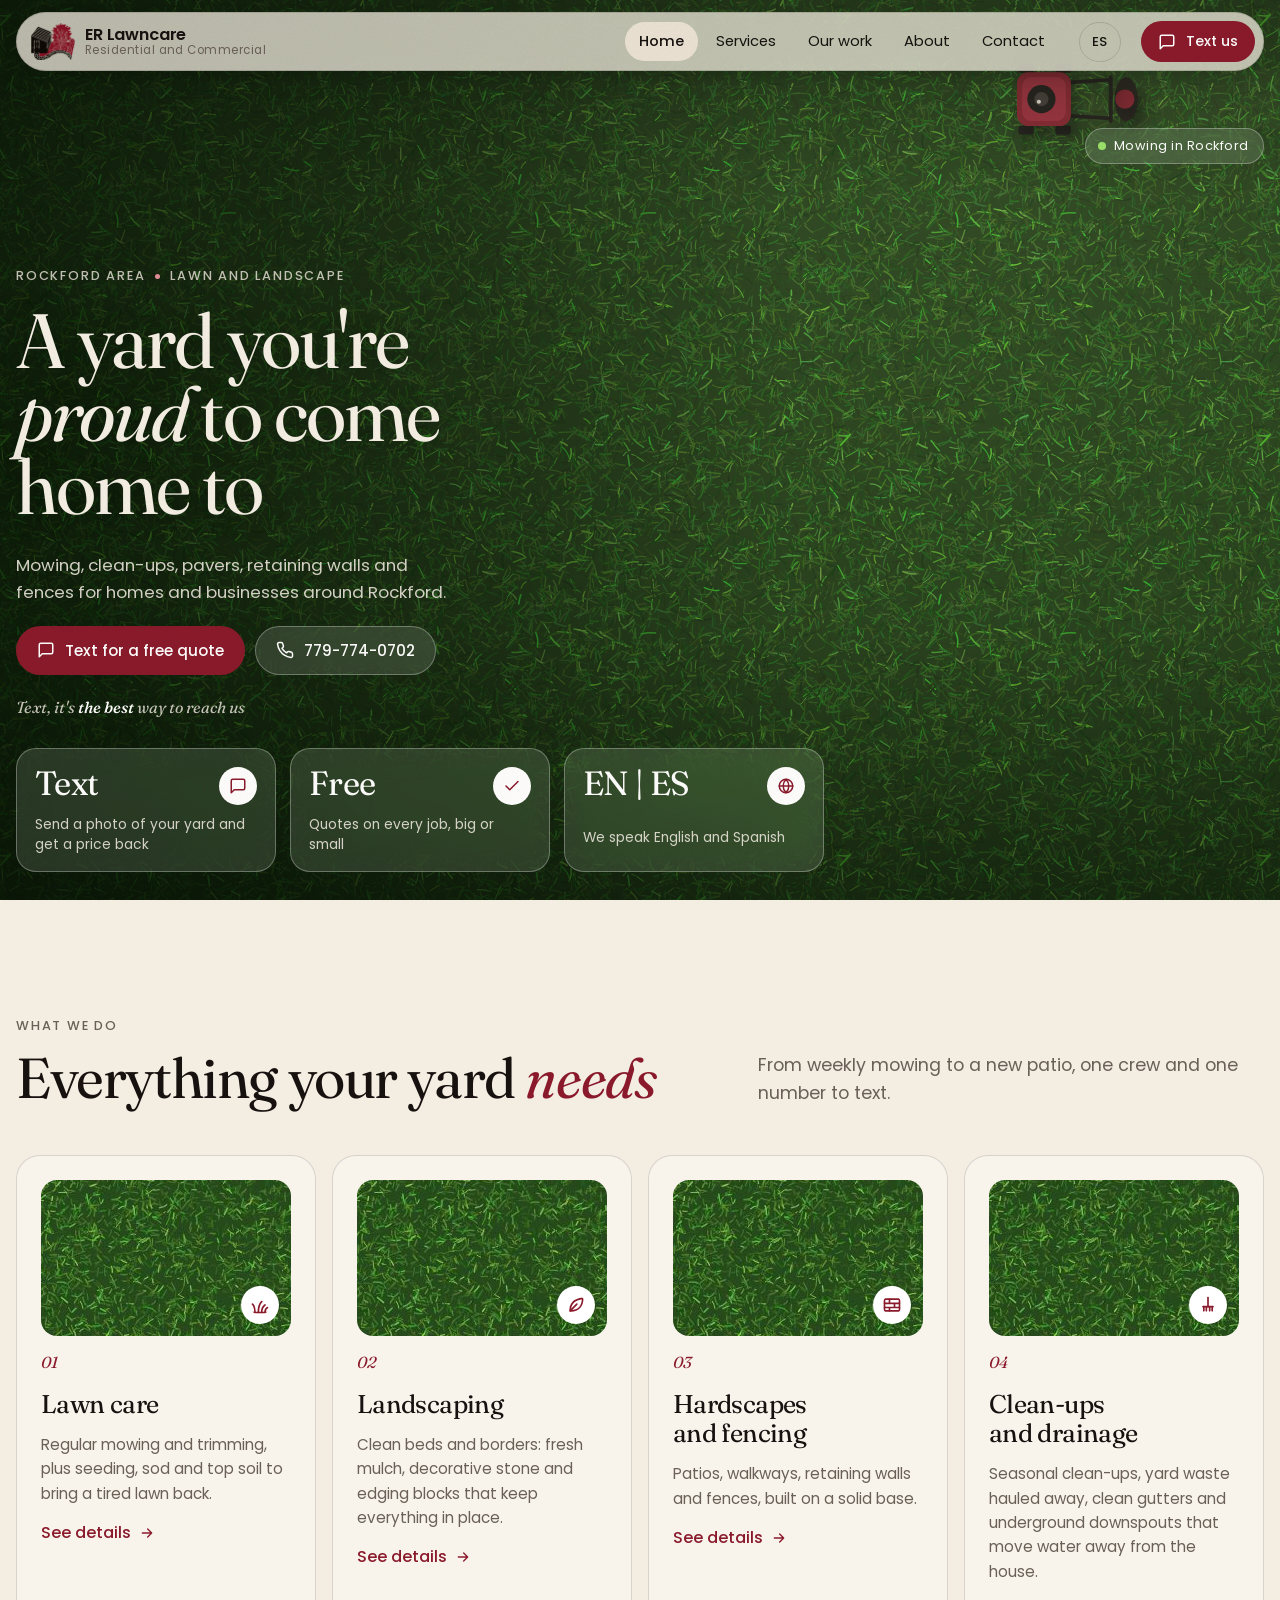
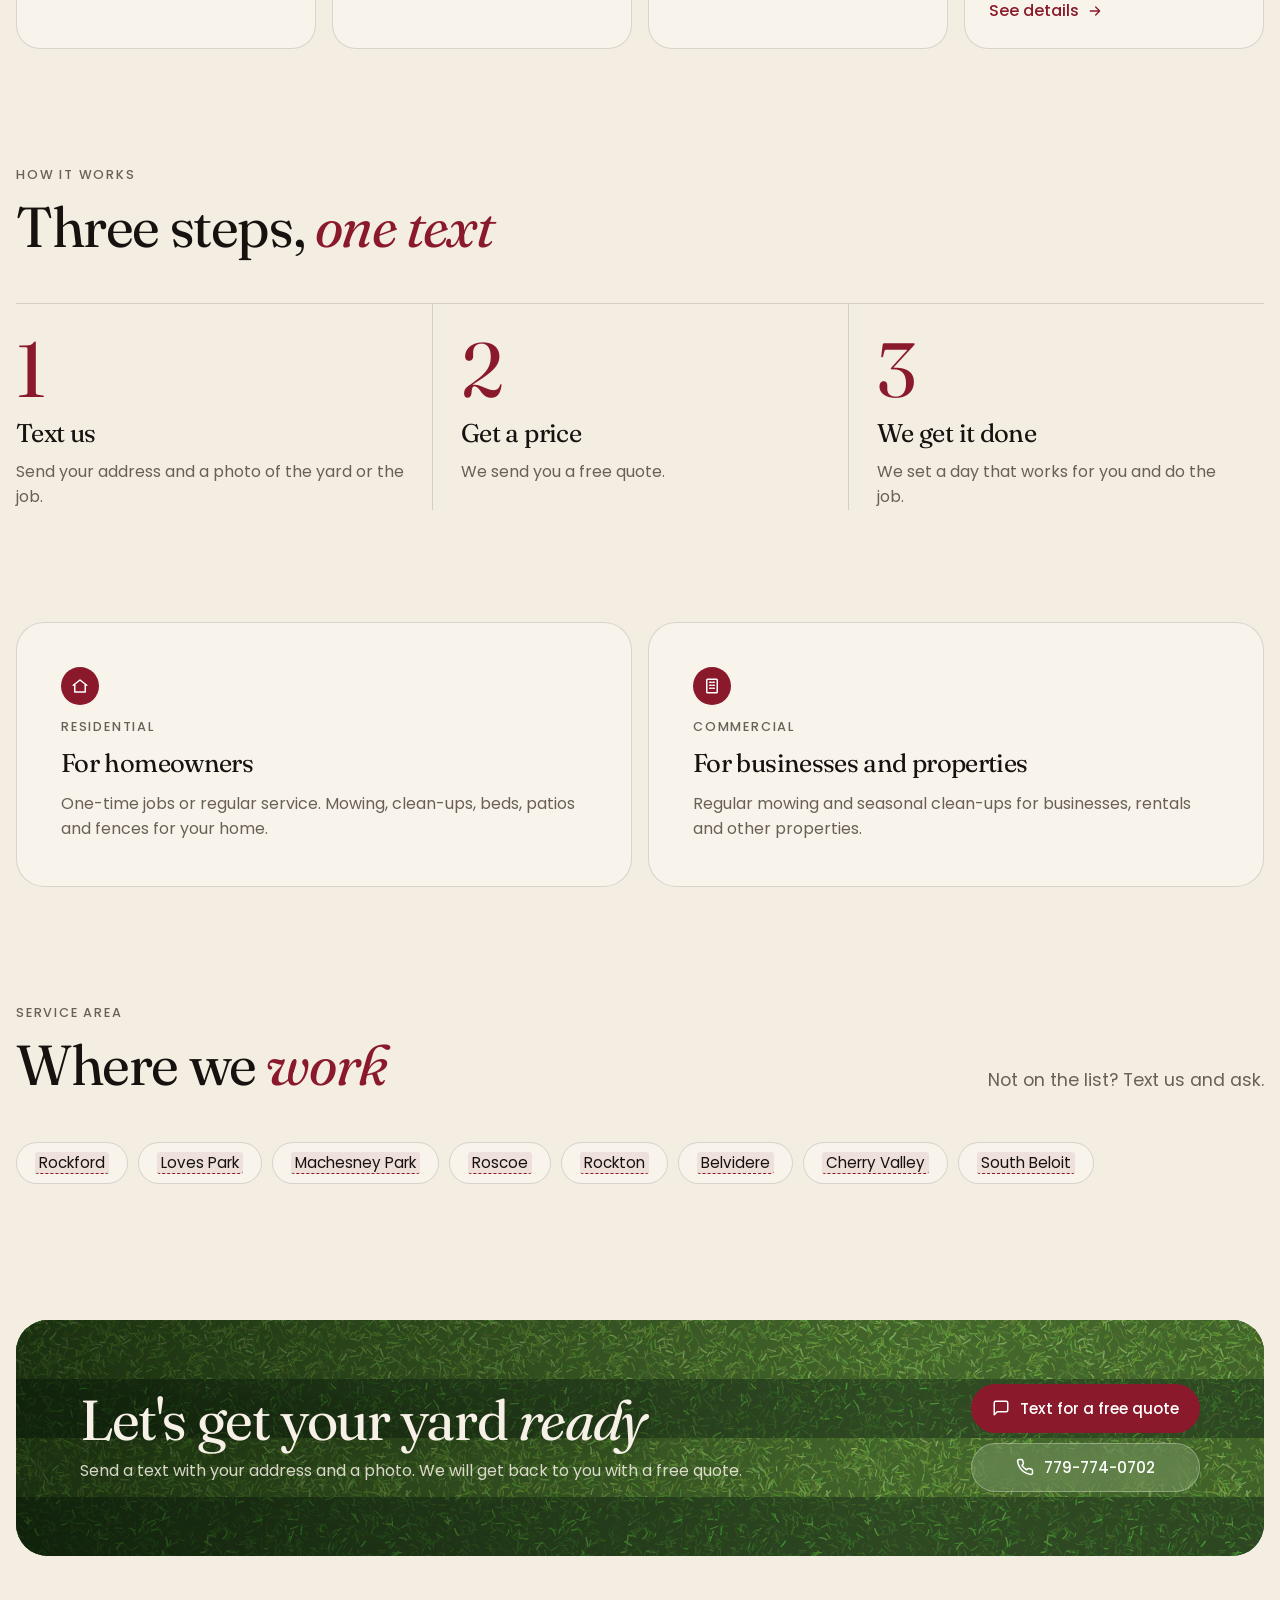
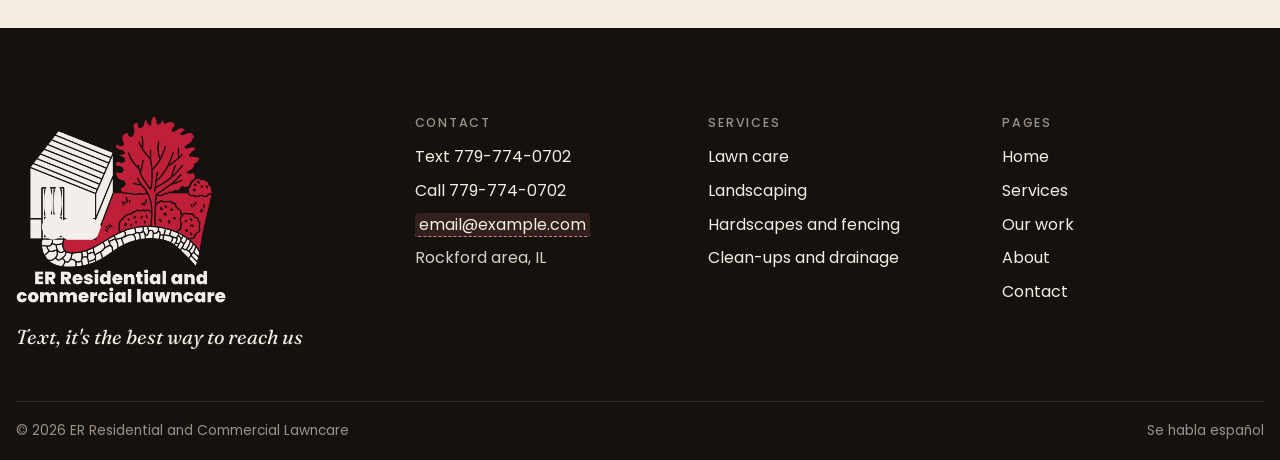
==== commit c8358124: "Bigger home headline and top line on phones Co-Authored-By: Claude Opus 5.5 <noreply@anthropic.com>" ====
--- a/index.html
+++ b/index.html
@@ -11,7 +11,7 @@
   <link rel="preconnect" href="https://fonts.googleapis.com">
   <link rel="preconnect" href="https://fonts.gstatic.com" crossorigin>
   <link rel="stylesheet" href="https://fonts.googleapis.com/css2?family=Fraunces:ital,opsz,wght@0,9..144,400;0,9..144,500;1,9..144,400;1,9..144,500&family=Poppins:wght@400;500;600&display=swap">
-  <link rel="stylesheet" href="css/site.css?v=mvjsllav">
+  <link rel="stylesheet" href="css/site.css?v=mvjsz9es">
 </head>
 <body>
   <a class="sr-only" href="#main"><span lang="en">Skip to content</span><span lang="es">Ir al contenido</span></a>
@@ -224,7 +224,7 @@
     <a class="btn btn-line" href="tel:+17797740702"><svg viewBox="0 0 24 24" fill="none" stroke="currentColor" stroke-width="2" stroke-linecap="round" stroke-linejoin="round" aria-hidden="true"><path d="M22 16.9v3a2 2 0 0 1-2.2 2 19.8 19.8 0 0 1-8.6-3.1 19.5 19.5 0 0 1-6-6A19.8 19.8 0 0 1 2.1 4.2 2 2 0 0 1 4.1 2h3a2 2 0 0 1 2 1.7c.1.9.4 1.8.7 2.7a2 2 0 0 1-.5 2.1L8 9.8a16 16 0 0 0 6 6l1.3-1.3a2 2 0 0 1 2.1-.4c.9.3 1.8.6 2.7.7a2 2 0 0 1 1.7 2z"/></svg>779-774-0702</a>
   </div>
 
-  <script src="js/site.js?v=mvjsllav"></script>
-  <script src="js/lawn.js?v=mvjsllav"></script>
+  <script src="js/site.js?v=mvjsz9es"></script>
+  <script src="js/lawn.js?v=mvjsz9es"></script>
 </body>
 </html>
--- a/css/site.css
+++ b/css/site.css
@@ -339,6 +339,9 @@
 @media (max-width: 640px) {
   body { padding-bottom: calc(76px + env(safe-area-inset-bottom, 0px)); }
   .brand small, .bar .btn-primary { display: none; }
+  /* Home headline fills the phone width; the small line above it is easier to read */
+  .hero h1 { font-size: clamp(2.6rem, 14.6vw, 4.4rem); line-height: 0.98; text-wrap: wrap; }
+  .eyebrow { font-size: 0.88rem; letter-spacing: 0.07em; flex-wrap: wrap; row-gap: 4px; }
   .svc-grid, .values, .row2, .foot { grid-template-columns: minmax(0, 1fr); }
   .svc-row .checks { grid-template-columns: minmax(0, 1fr); }
   .gallery { grid-template-columns: minmax(0, 1fr); }
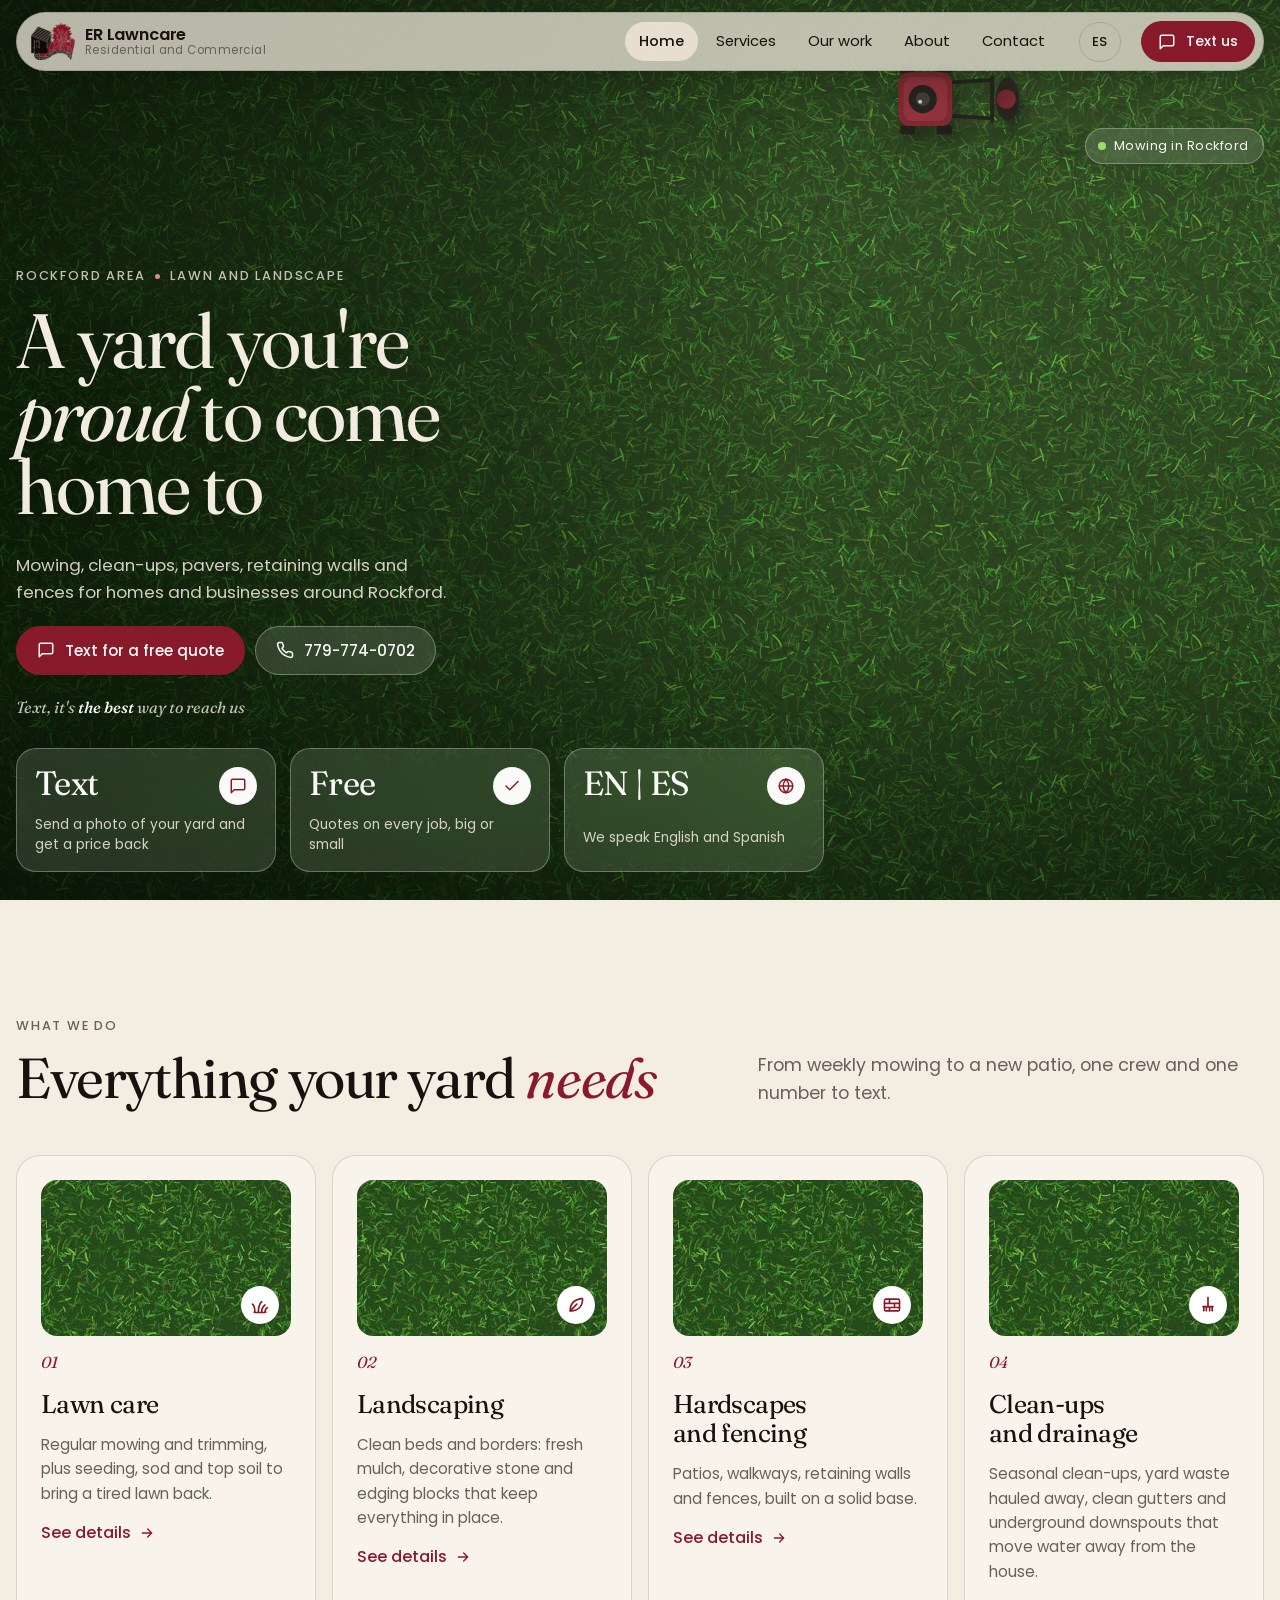
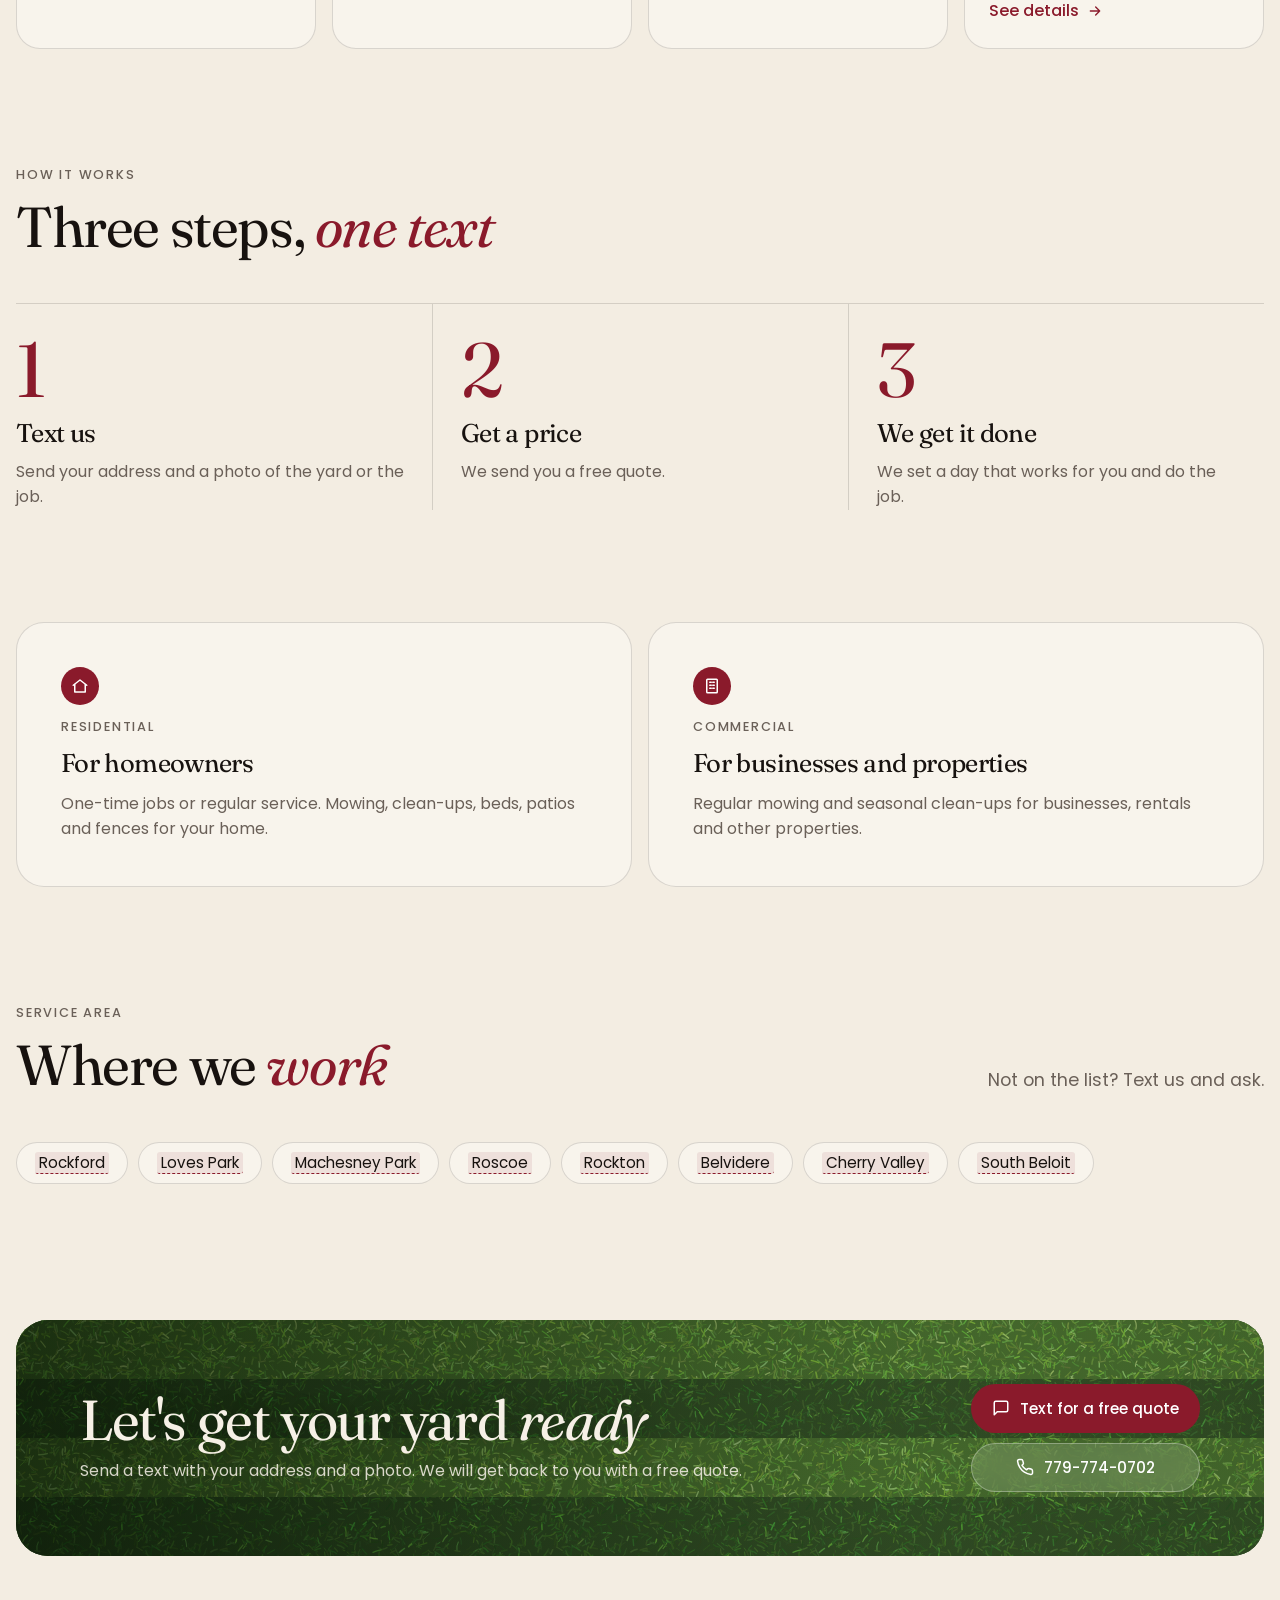
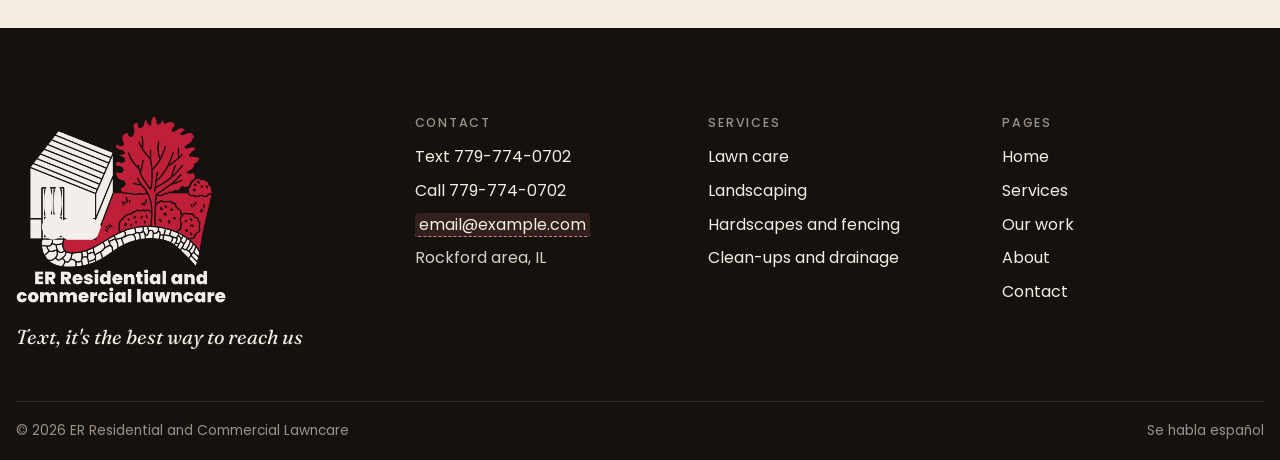
==== commit 2820d42b: "Spanish step 2: Reciba su cotización Co-Authored-By: Claude Opus 5.5 <noreply@anthropic.com>" ====
--- a/index.html
+++ b/index.html
@@ -11,7 +11,7 @@
   <link rel="preconnect" href="https://fonts.googleapis.com">
   <link rel="preconnect" href="https://fonts.gstatic.com" crossorigin>
   <link rel="stylesheet" href="https://fonts.googleapis.com/css2?family=Fraunces:ital,opsz,wght@0,9..144,400;0,9..144,500;1,9..144,400;1,9..144,500&family=Poppins:wght@400;500;600&display=swap">
-  <link rel="stylesheet" href="css/site.css?v=mvjsz9es">
+  <link rel="stylesheet" href="css/site.css?v=mvjt3x3a">
 </head>
 <body>
   <a class="sr-only" href="#main"><span lang="en">Skip to content</span><span lang="es">Ir al contenido</span></a>
@@ -124,7 +124,7 @@
         </div>
         <div class="steps">
           <div class="step"><span class="n">1</span><h3 lang="en">Text us</h3><h3 lang="es">Mándenos un texto</h3><p lang="en">Send your address and a photo of the yard or the job.</p><p lang="es">Mande su dirección y una foto del jardín o del trabajo.</p></div>
-          <div class="step"><span class="n">2</span><h3 lang="en">Get a price</h3><h3 lang="es">Reciba el precio</h3><p lang="en">We send you a free quote.</p><p lang="es">Le mandamos una cotización gratis.</p></div>
+          <div class="step"><span class="n">2</span><h3 lang="en">Get a price</h3><h3 lang="es">Reciba su cotización</h3><p lang="en">We send you a free quote.</p><p lang="es">Le mandamos el precio del trabajo, gratis.</p></div>
           <div class="step"><span class="n">3</span><h3 lang="en">We get it done</h3><h3 lang="es">Nosotros lo hacemos</h3><p lang="en">We set a day that works for you and do the job.</p><p lang="es">Escogemos un día que le funcione y hacemos el trabajo.</p></div>
         </div>
       </div>
@@ -224,7 +224,7 @@
     <a class="btn btn-line" href="tel:+17797740702"><svg viewBox="0 0 24 24" fill="none" stroke="currentColor" stroke-width="2" stroke-linecap="round" stroke-linejoin="round" aria-hidden="true"><path d="M22 16.9v3a2 2 0 0 1-2.2 2 19.8 19.8 0 0 1-8.6-3.1 19.5 19.5 0 0 1-6-6A19.8 19.8 0 0 1 2.1 4.2 2 2 0 0 1 4.1 2h3a2 2 0 0 1 2 1.7c.1.9.4 1.8.7 2.7a2 2 0 0 1-.5 2.1L8 9.8a16 16 0 0 0 6 6l1.3-1.3a2 2 0 0 1 2.1-.4c.9.3 1.8.6 2.7.7a2 2 0 0 1 1.7 2z"/></svg>779-774-0702</a>
   </div>
 
-  <script src="js/site.js?v=mvjsz9es"></script>
-  <script src="js/lawn.js?v=mvjsz9es"></script>
+  <script src="js/site.js?v=mvjt3x3a"></script>
+  <script src="js/lawn.js?v=mvjt3x3a"></script>
 </body>
 </html>
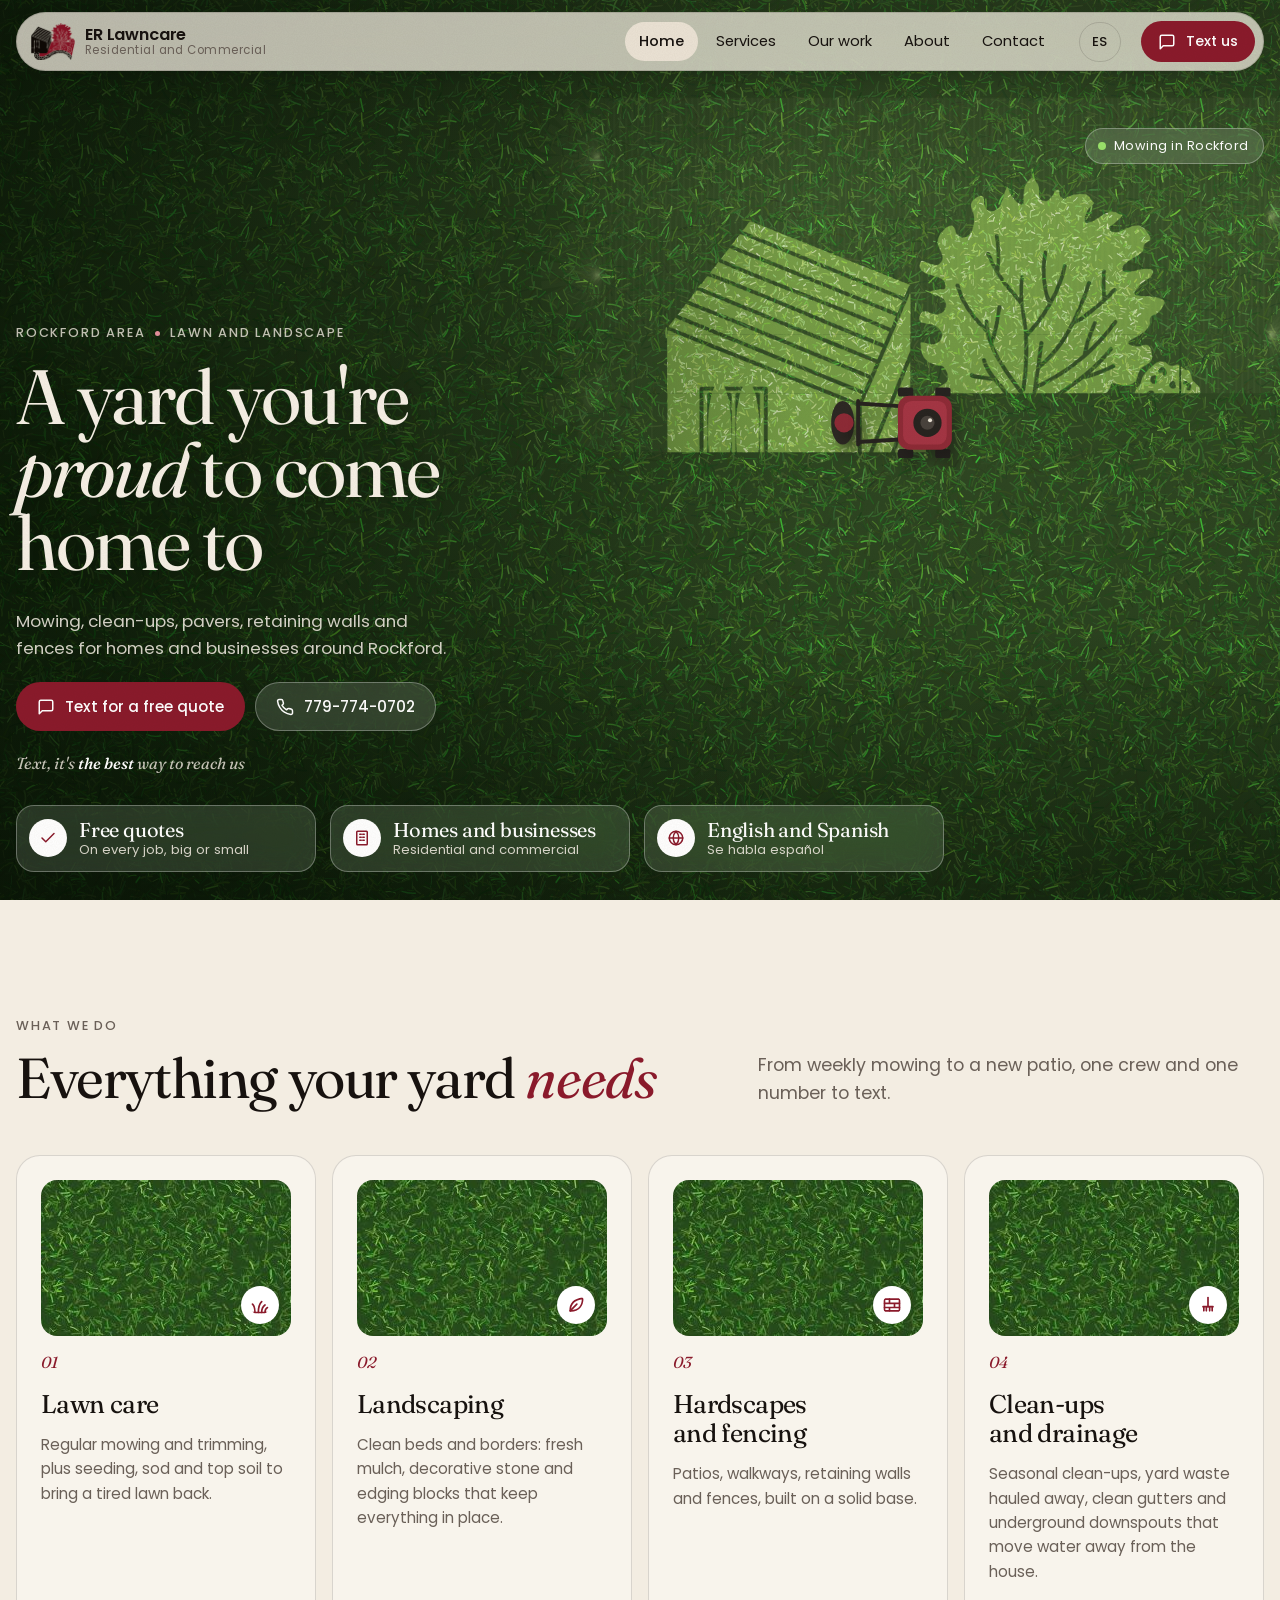
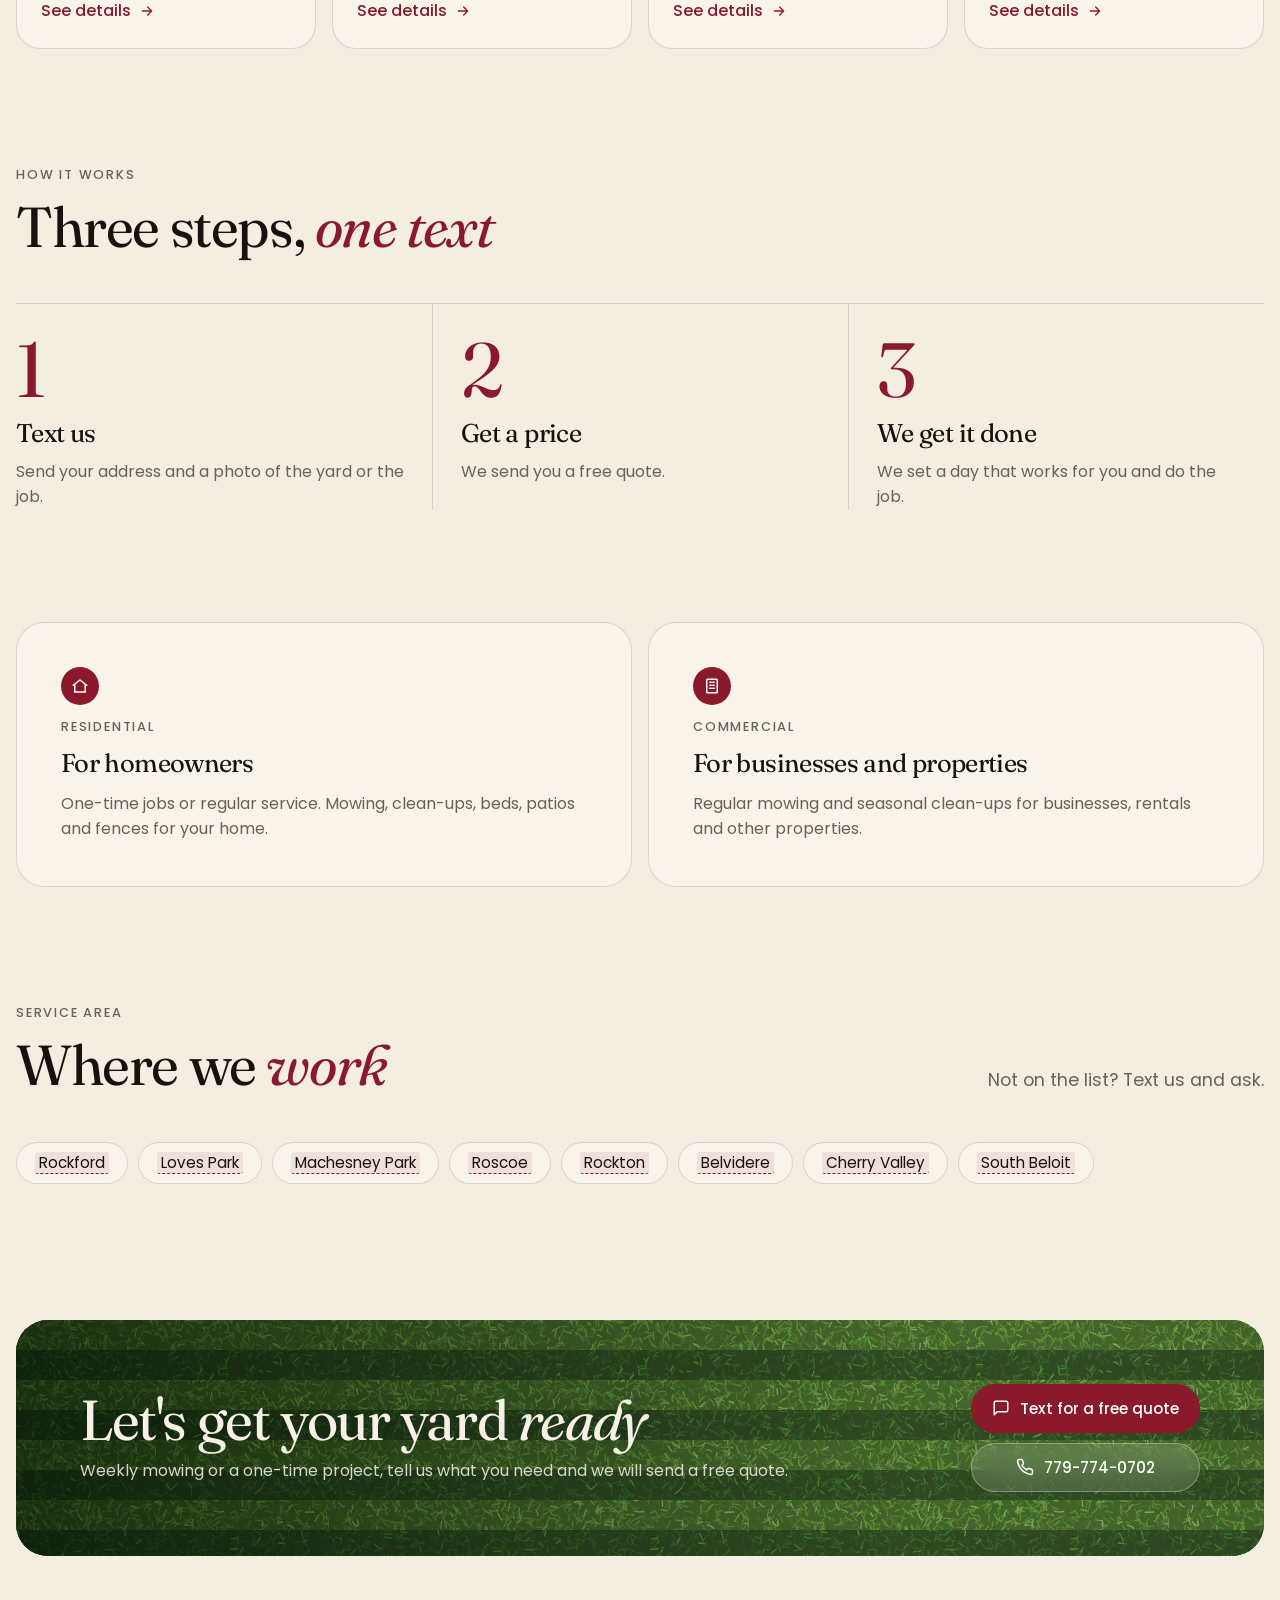
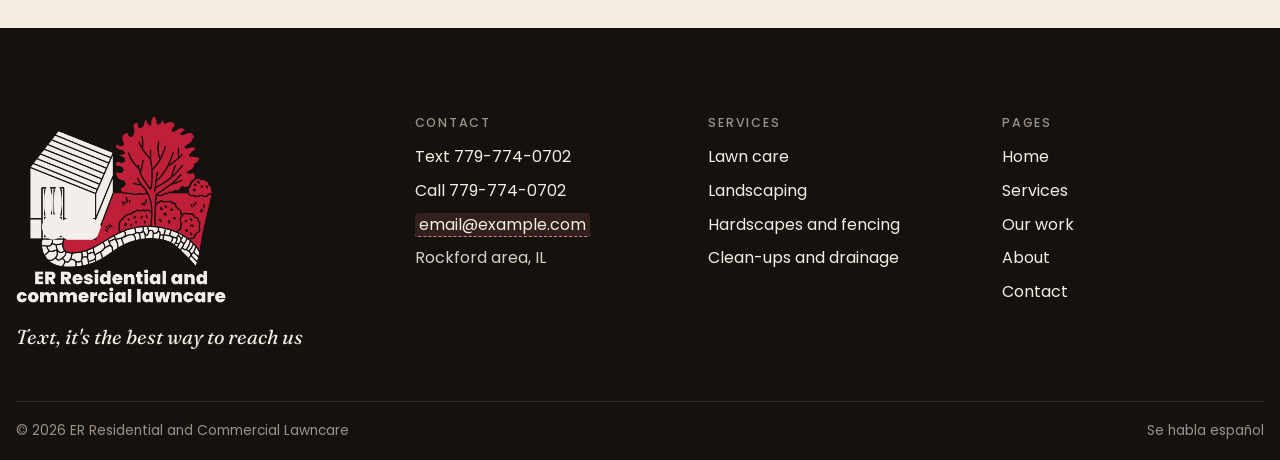
==== commit cba678be: "Review fixes: aligned cards, compact facts, contact handoff and computer copy option, precise copy, " ====
--- a/index.html
+++ b/index.html
@@ -11,21 +11,21 @@
   <link rel="preconnect" href="https://fonts.googleapis.com">
   <link rel="preconnect" href="https://fonts.gstatic.com" crossorigin>
   <link rel="stylesheet" href="https://fonts.googleapis.com/css2?family=Fraunces:ital,opsz,wght@0,9..144,400;0,9..144,500;1,9..144,400;1,9..144,500&family=Poppins:wght@400;500;600&display=swap">
-  <link rel="stylesheet" href="css/site.css?v=mvjt3x3a">
+  <link rel="stylesheet" href="css/site.css?v=mvjtlv9f">
 </head>
 <body>
   <a class="sr-only" href="#main"><span lang="en">Skip to content</span><span lang="es">Ir al contenido</span></a>
   <header class="site-header">
     <div class="wrap">
       <div class="bar">
-        <a class="brand" href="index.html" aria-label="ER Lawncare home">
+        <a class="brand" href="index.html" aria-label="ER Lawncare home" data-aria-en="ER Lawncare home" data-aria-es="Inicio de ER Lawncare">
           <picture>
             <source srcset="images/logo-mark-dark.png" media="(prefers-color-scheme: dark)">
             <img src="images/logo-mark.png" alt="" width="360" height="298">
           </picture>
           <span><b>ER Lawncare</b><small><span lang="en">Residential and Commercial</span><span lang="es">Residencial y comercial</span></small></span>
         </a>
-        <nav class="nav" aria-label="Main">
+        <nav class="nav" aria-label="Main" data-aria-en="Main" data-aria-es="Principal">
           <a href="index.html" aria-current="page"><span lang="en">Home</span><span lang="es">Inicio</span></a>
           <a href="services.html"><span lang="en">Services</span><span lang="es">Servicios</span></a>
           <a href="work.html"><span lang="en">Our work</span><span lang="es">Trabajos</span></a>
@@ -34,8 +34,8 @@
         </nav>
         <button class="lang" type="button">ES</button>
         <a class="btn btn-primary" href="sms:+17797740702"><svg viewBox="0 0 24 24" fill="none" stroke="currentColor" stroke-width="2" stroke-linecap="round" stroke-linejoin="round" aria-hidden="true"><path d="M21 15a2 2 0 0 1-2 2H7l-4 4V5a2 2 0 0 1 2-2h14a2 2 0 0 1 2 2z"/></svg><span lang="en">Text us</span><span lang="es">Mande texto</span></a>
-        <button class="menu-btn" type="button" aria-expanded="false" aria-controls="menu-panel" aria-label="Menu"><svg viewBox="0 0 24 24" fill="none" stroke="currentColor" stroke-width="2" stroke-linecap="round" stroke-linejoin="round" aria-hidden="true"><path d="M4 7h16M4 12h16M4 17h16"/></svg></button>
-        <nav class="menu-panel" id="menu-panel" aria-label="Menu">
+        <button class="menu-btn" type="button" aria-expanded="false" aria-controls="menu-panel" aria-label="Menu" data-aria-en="Menu" data-aria-es="Menú"><svg viewBox="0 0 24 24" fill="none" stroke="currentColor" stroke-width="2" stroke-linecap="round" stroke-linejoin="round" aria-hidden="true"><path d="M4 7h16M4 12h16M4 17h16"/></svg></button>
+        <nav class="menu-panel" id="menu-panel" aria-label="Menu" data-aria-en="Menu" data-aria-es="Menú">
           <a href="index.html" aria-current="page"><span lang="en">Home</span><span lang="es">Inicio</span></a>
           <a href="services.html"><span lang="en">Services</span><span lang="es">Servicios</span></a>
           <a href="work.html"><span lang="en">Our work</span><span lang="es">Trabajos</span></a>
@@ -55,7 +55,7 @@
           <div class="eyebrow"><span lang="en">Rockford area</span><span lang="es">Área de Rockford</span><span class="dot"></span><span lang="en">Lawn and landscape</span><span lang="es">Jardín y paisaje</span></div>
           <h1 lang="en">A yard you're <em>proud</em> to come home to</h1><h1 lang="es">Un jardín que da <em>orgullo</em> al llegar a casa</h1>
         </div>
-        <div class="spot" id="spot" role="img" aria-label="The ER Residential and Commercial Lawncare logo being mowed into the grass">
+        <div class="spot" id="spot" role="img" aria-label="The ER Residential and Commercial Lawncare logo being mowed into the grass" data-aria-en="The ER Residential and Commercial Lawncare logo being mowed into the grass" data-aria-es="El logo de ER Residential and Commercial Lawncare cortado en el pasto">
           <div class="chip"><i></i><span lang="en">Mowing in Rockford</span><span lang="es">Cortando en Rockford</span></div>
         </div>
         <div class="intro">
@@ -64,9 +64,9 @@
           <div lang="en" class="note">Text, it's <b>the best</b> way to reach us</div><div lang="es" class="note">Mande texto, es <b>la mejor</b> forma de contactarnos</div>
         </div>
         <div class="cards">
-          <div class="card"><span class="big"><span lang="en">Text</span><span lang="es">Texto</span></span><span class="ico"><svg viewBox="0 0 24 24" fill="none" stroke="currentColor" stroke-width="2" stroke-linecap="round" stroke-linejoin="round" aria-hidden="true"><path d="M21 15a2 2 0 0 1-2 2H7l-4 4V5a2 2 0 0 1 2-2h14a2 2 0 0 1 2 2z"/></svg></span><p lang="en">Send a photo of your yard and get a price back</p><p lang="es">Mande una foto de su jardín y le damos el precio</p></div>
-          <div class="card"><span class="big"><span lang="en">Free</span><span lang="es">Gratis</span></span><span class="ico"><svg viewBox="0 0 24 24" fill="none" stroke="currentColor" stroke-width="2" stroke-linecap="round" stroke-linejoin="round" aria-hidden="true"><path d="M20 6L9 17l-5-5"/></svg></span><p lang="en">Quotes on every job, big or small</p><p lang="es">Cotizaciones en cualquier trabajo, grande o pequeño</p></div>
-          <div class="card"><span class="big">EN | ES</span><span class="ico"><svg viewBox="0 0 24 24" fill="none" stroke="currentColor" stroke-width="2" stroke-linecap="round" stroke-linejoin="round" aria-hidden="true"><circle cx="12" cy="12" r="9"/><path d="M3 12h18M12 3c2.5 2.7 3.8 5.7 3.8 9s-1.3 6.3-3.8 9c-2.5-2.7-3.8-5.7-3.8-9S9.5 5.7 12 3z"/></svg></span><p lang="en">We speak English and Spanish</p><p lang="es">Hablamos inglés y español</p></div>
+          <div class="card"><span class="ico"><svg viewBox="0 0 24 24" fill="none" stroke="currentColor" stroke-width="2" stroke-linecap="round" stroke-linejoin="round" aria-hidden="true"><path d="M20 6L9 17l-5-5"/></svg></span><span class="big"><span lang="en">Free quotes</span><span lang="es">Cotizaciones gratis</span></span><p lang="en">On every job, big or small</p><p lang="es">En cualquier trabajo, grande o pequeño</p></div>
+          <div class="card"><span class="ico"><svg viewBox="0 0 24 24" fill="none" stroke="currentColor" stroke-width="2" stroke-linecap="round" stroke-linejoin="round" aria-hidden="true"><rect x="5" y="3" width="14" height="18" rx="1"/><path d="M9 7h2M13 7h2M9 11h2M13 11h2M9 15h2M13 15h2"/></svg></span><span class="big"><span lang="en">Homes and businesses</span><span lang="es">Casas y negocios</span></span><p lang="en">Residential and commercial</p><p lang="es">Residencial y comercial</p></div>
+          <div class="card"><span class="ico"><svg viewBox="0 0 24 24" fill="none" stroke="currentColor" stroke-width="2" stroke-linecap="round" stroke-linejoin="round" aria-hidden="true"><circle cx="12" cy="12" r="9"/><path d="M3 12h18M12 3c2.5 2.7 3.8 5.7 3.8 9s-1.3 6.3-3.8 9c-2.5-2.7-3.8-5.7-3.8-9S9.5 5.7 12 3z"/></svg></span><span class="big"><span lang="en">English and Spanish</span><span lang="es">Inglés y español</span></span><p lang="en">Se habla español</p><p lang="es">We speak English</p></div>
         </div>
       </div>
     </section>
@@ -163,12 +163,12 @@
     </section>
 
     <div class="wrap">
-      <section class="lawn cta" data-lawn="stripes" data-still>
+      <section class="lawn cta" data-lawn="stripes" data-swath="30" data-still>
         <div class="shade"></div>
         <div class="cta-in">
           <div>
             <h2 lang="en">Let's get your yard <em>ready</em></h2><h2 lang="es">Pongamos su jardín <em>al día</em></h2>
-            <p lang="en">Send a text with your address and a photo. We will get back to you with a free quote.</p><p lang="es">Mande un texto con su dirección y una foto. Le respondemos con una cotización gratis.</p>
+            <p lang="en">Weekly mowing or a one-time project, tell us what you need and we will send a free quote.</p><p lang="es">Corte semanal o un proyecto de una vez: díganos qué necesita y le mandamos una cotización gratis.</p>
           </div>
           <div class="actions"><a class="btn btn-primary" href="sms:+17797740702"><svg viewBox="0 0 24 24" fill="none" stroke="currentColor" stroke-width="2" stroke-linecap="round" stroke-linejoin="round" aria-hidden="true"><path d="M21 15a2 2 0 0 1-2 2H7l-4 4V5a2 2 0 0 1 2-2h14a2 2 0 0 1 2 2z"/></svg><span lang="en">Text for a free quote</span><span lang="es">Cotización gratis por texto</span></a><a class="btn btn-glass" href="tel:+17797740702"><svg viewBox="0 0 24 24" fill="none" stroke="currentColor" stroke-width="2" stroke-linecap="round" stroke-linejoin="round" aria-hidden="true"><path d="M22 16.9v3a2 2 0 0 1-2.2 2 19.8 19.8 0 0 1-8.6-3.1 19.5 19.5 0 0 1-6-6A19.8 19.8 0 0 1 2.1 4.2 2 2 0 0 1 4.1 2h3a2 2 0 0 1 2 1.7c.1.9.4 1.8.7 2.7a2 2 0 0 1-.5 2.1L8 9.8a16 16 0 0 0 6 6l1.3-1.3a2 2 0 0 1 2.1-.4c.9.3 1.8.6 2.7.7a2 2 0 0 1 1.7 2z"/></svg>779-774-0702</a></div>
         </div>
@@ -224,7 +224,7 @@
     <a class="btn btn-line" href="tel:+17797740702"><svg viewBox="0 0 24 24" fill="none" stroke="currentColor" stroke-width="2" stroke-linecap="round" stroke-linejoin="round" aria-hidden="true"><path d="M22 16.9v3a2 2 0 0 1-2.2 2 19.8 19.8 0 0 1-8.6-3.1 19.5 19.5 0 0 1-6-6A19.8 19.8 0 0 1 2.1 4.2 2 2 0 0 1 4.1 2h3a2 2 0 0 1 2 1.7c.1.9.4 1.8.7 2.7a2 2 0 0 1-.5 2.1L8 9.8a16 16 0 0 0 6 6l1.3-1.3a2 2 0 0 1 2.1-.4c.9.3 1.8.6 2.7.7a2 2 0 0 1 1.7 2z"/></svg>779-774-0702</a>
   </div>
 
-  <script src="js/site.js?v=mvjt3x3a"></script>
-  <script src="js/lawn.js?v=mvjt3x3a"></script>
+  <script src="js/site.js?v=mvjtlv9f"></script>
+  <script src="js/lawn.js?v=mvjtlv9f"></script>
 </body>
 </html>
--- a/css/site.css
+++ b/css/site.css
@@ -158,17 +158,18 @@
 .chip i { width: 8px; height: 8px; border-radius: 50%; background: #9be36b; animation: pulse 2s infinite; }
 @keyframes pulse { 0% { box-shadow: 0 0 0 0 rgba(155, 227, 107, .6); } 70% { box-shadow: 0 0 0 8px rgba(155, 227, 107, 0); } 100% { box-shadow: 0 0 0 0 rgba(155, 227, 107, 0); } }
 .cards { grid-area: cards; display: flex; gap: 14px; }
+/* Compact glass facts: icon on the left, short title and one line under it */
 .card {
-  width: 260px; min-width: 0; color: #fff; padding: 18px 18px 16px; border-radius: 20px;
+  flex: 0 1 300px; min-width: 0; color: #fff; padding: 12px 16px 12px 12px; border-radius: 18px;
   background: var(--glass-bg); border: 1px solid var(--glass-line);
   -webkit-backdrop-filter: blur(16px) saturate(1.3); backdrop-filter: blur(16px) saturate(1.3);
-  display: grid; grid-template-columns: 1fr auto; gap: 4px 12px; align-items: start;
-}
-.card .big { font-family: var(--serif); font-size: 2.1rem; line-height: 1; letter-spacing: -0.02em; }
+  display: grid; grid-template-columns: auto minmax(0, 1fr); gap: 0 12px; align-items: center;
+}
+.card .big { grid-column: 2; font-family: var(--serif); font-size: 1.25rem; line-height: 1.15; letter-spacing: -0.01em; }
 .ico { width: 38px; height: 38px; border-radius: 50%; background: #fff; color: #8a1a2b; display: grid; place-items: center; flex: 0 0 auto; }
-.card .ico { grid-row: span 2; }
+.card .ico { grid-column: 1; grid-row: 1 / span 2; }
 .ico svg { width: 18px; height: 18px; }
-.card p { margin-top: 6px; grid-column: 1 / -1; font-size: 0.86rem; line-height: 1.45; }
+.card p { grid-column: 2; font-size: 0.82rem; line-height: 1.4; }
 
 /* Inner pages: a lawn band across the top that gets mowed in stripes */
 .band { min-height: clamp(380px, 52vh, 520px); display: flex; align-items: flex-end; }
@@ -192,7 +193,7 @@
 /* Home: the four groups of services */
 .svc-grid { display: grid; grid-template-columns: repeat(4, minmax(0, 1fr)); gap: 16px; }
 .svc {
-  display: grid; gap: 14px; align-content: start; padding: 24px; border-radius: 24px; min-width: 0;
+  display: flex; flex-direction: column; gap: 14px; padding: 24px; border-radius: 24px; min-width: 0;
   background: var(--card); border: 1px solid var(--line); text-decoration: none;
   transition: transform .25s ease, border-color .25s ease;
 }
@@ -291,6 +292,13 @@
 textarea { min-height: 130px; resize: vertical; }
 input:focus, select:focus, textarea:focus { outline: 2px solid var(--accent); outline-offset: 1px; }
 .form-note { font-size: 0.88rem; color: var(--muted); }
+/* How the form hands off, shown before filling it in. Phones get the text version, computers the copy version. */
+.handoff { display: flex; gap: 12px; align-items: flex-start; padding: 14px 16px; border-radius: 16px; background: var(--paper-2); font-size: 0.92rem; color: var(--muted); }
+.handoff svg { width: 20px; height: 20px; flex: 0 0 auto; margin-top: 2px; color: var(--accent); }
+.handoff b { color: var(--ink); font-weight: 500; }
+html:not(.touch) .only-touch, html.touch .only-desktop { display: none !important; }
+.copy-box { display: none; font: 0.9rem/1.5 var(--sans); min-height: 120px; }
+.copy-box.show { display: block; }
 .form-status { font-weight: 500; color: var(--accent); min-height: 1.6em; }
 
 /* ---------- Footer ---------- */
@@ -327,7 +335,7 @@
   .chip { display: none; }
   .cards { overflow-x: auto; scroll-snap-type: x mandatory; scrollbar-width: none; margin-inline: -16px; padding-inline: 16px; }
   .cards::-webkit-scrollbar { display: none; }
-  .card { flex: 0 0 230px; scroll-snap-align: start; }
+  .card { flex: 0 0 260px; scroll-snap-align: start; }
   .section-head, .svc-row, .about, .contact, .split { grid-template-columns: minmax(0, 1fr); }
   .section-head .lead { justify-self: start; }
   .svc-row:nth-child(even) .photo { order: 0; }
@@ -346,8 +354,10 @@
   .svc-row .checks { grid-template-columns: minmax(0, 1fr); }
   .gallery { grid-template-columns: minmax(0, 1fr); }
   .gallery .photo:nth-child(5n + 1) { grid-row: auto; aspect-ratio: 4 / 3; }
-  .card { flex-basis: 210px; padding: 15px; }
-  .card .big { font-size: 1.75rem; }
+  .card { flex-basis: 250px; }
+  .section { padding-block: 56px; }
+  .section-head { margin-bottom: 28px; gap: 14px; }
+  .svc-row + .svc-row { margin-top: 56px; }
   .cta { border-radius: 24px; margin-inline: -4px; }
   .mobile-bar {
     display: grid; grid-template-columns: 1.3fr 1fr; gap: 10px; position: fixed; left: 0; right: 0; bottom: 0; z-index: 25;
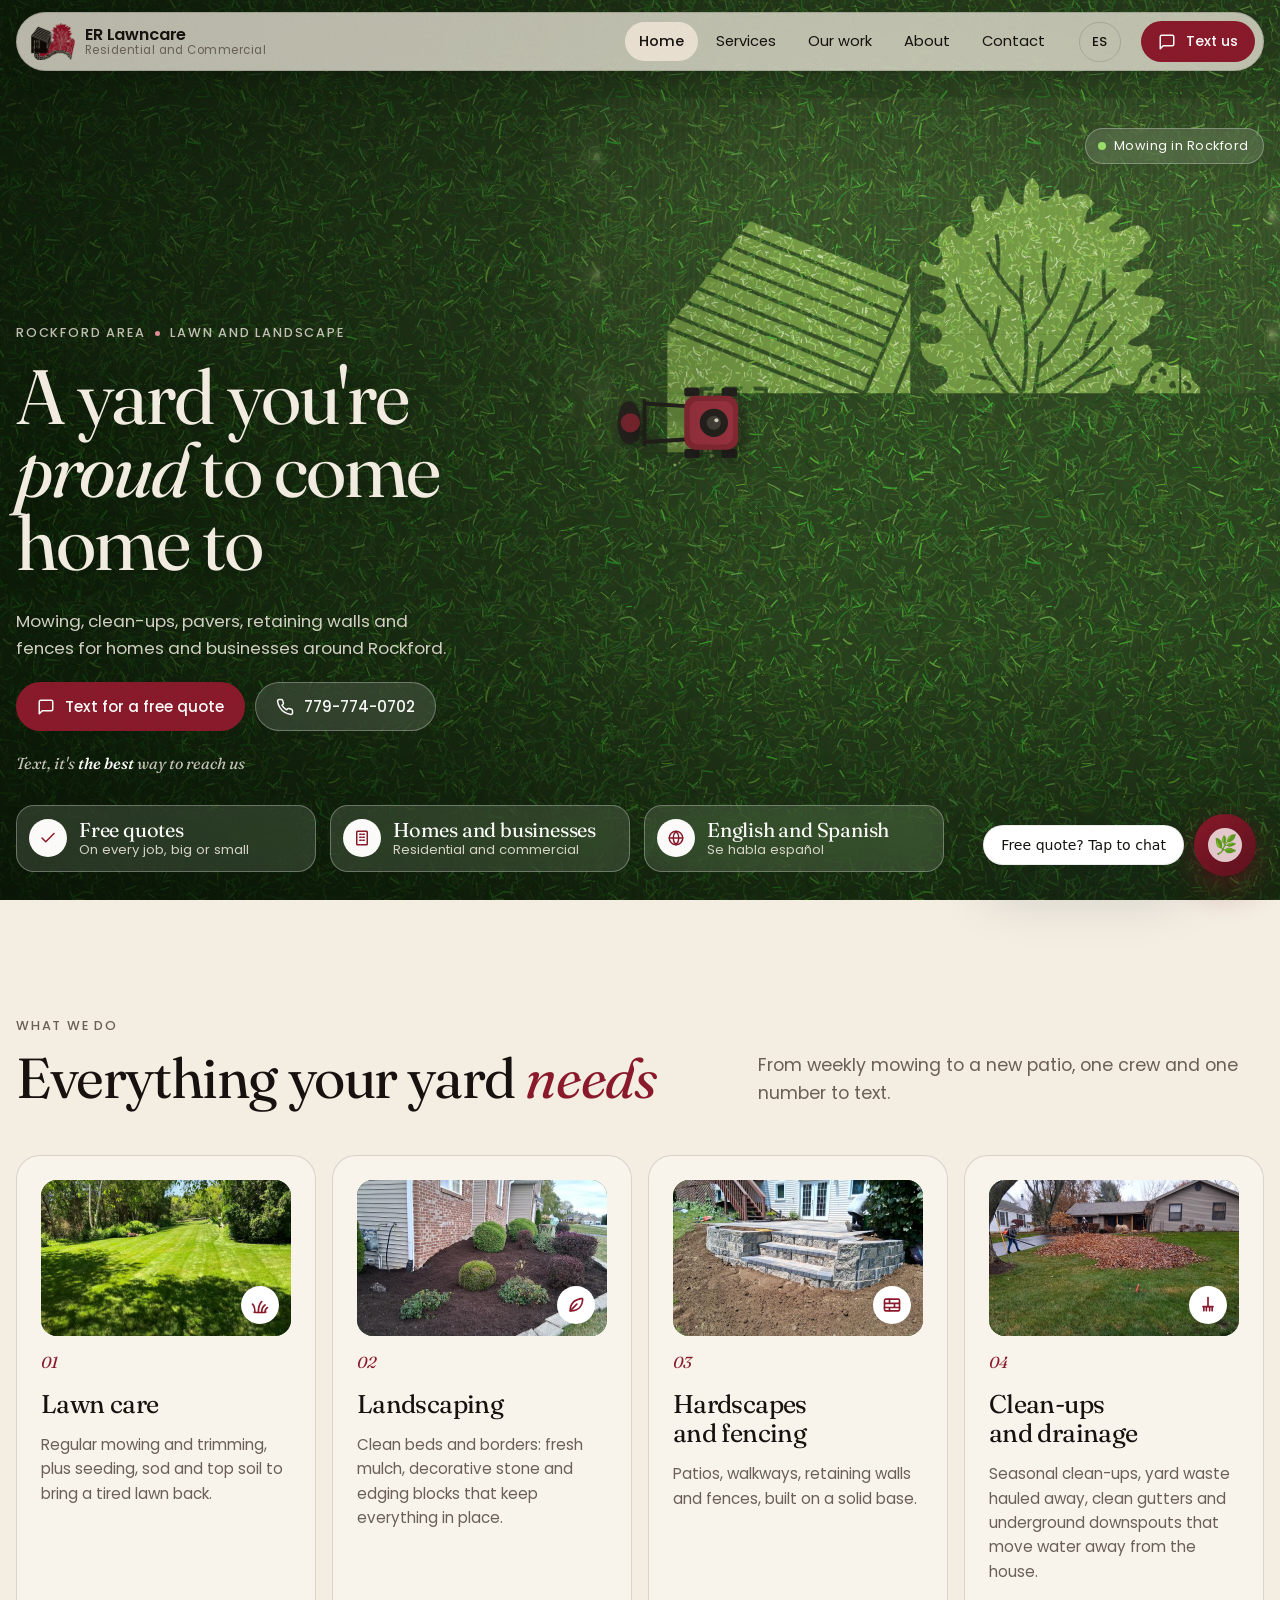
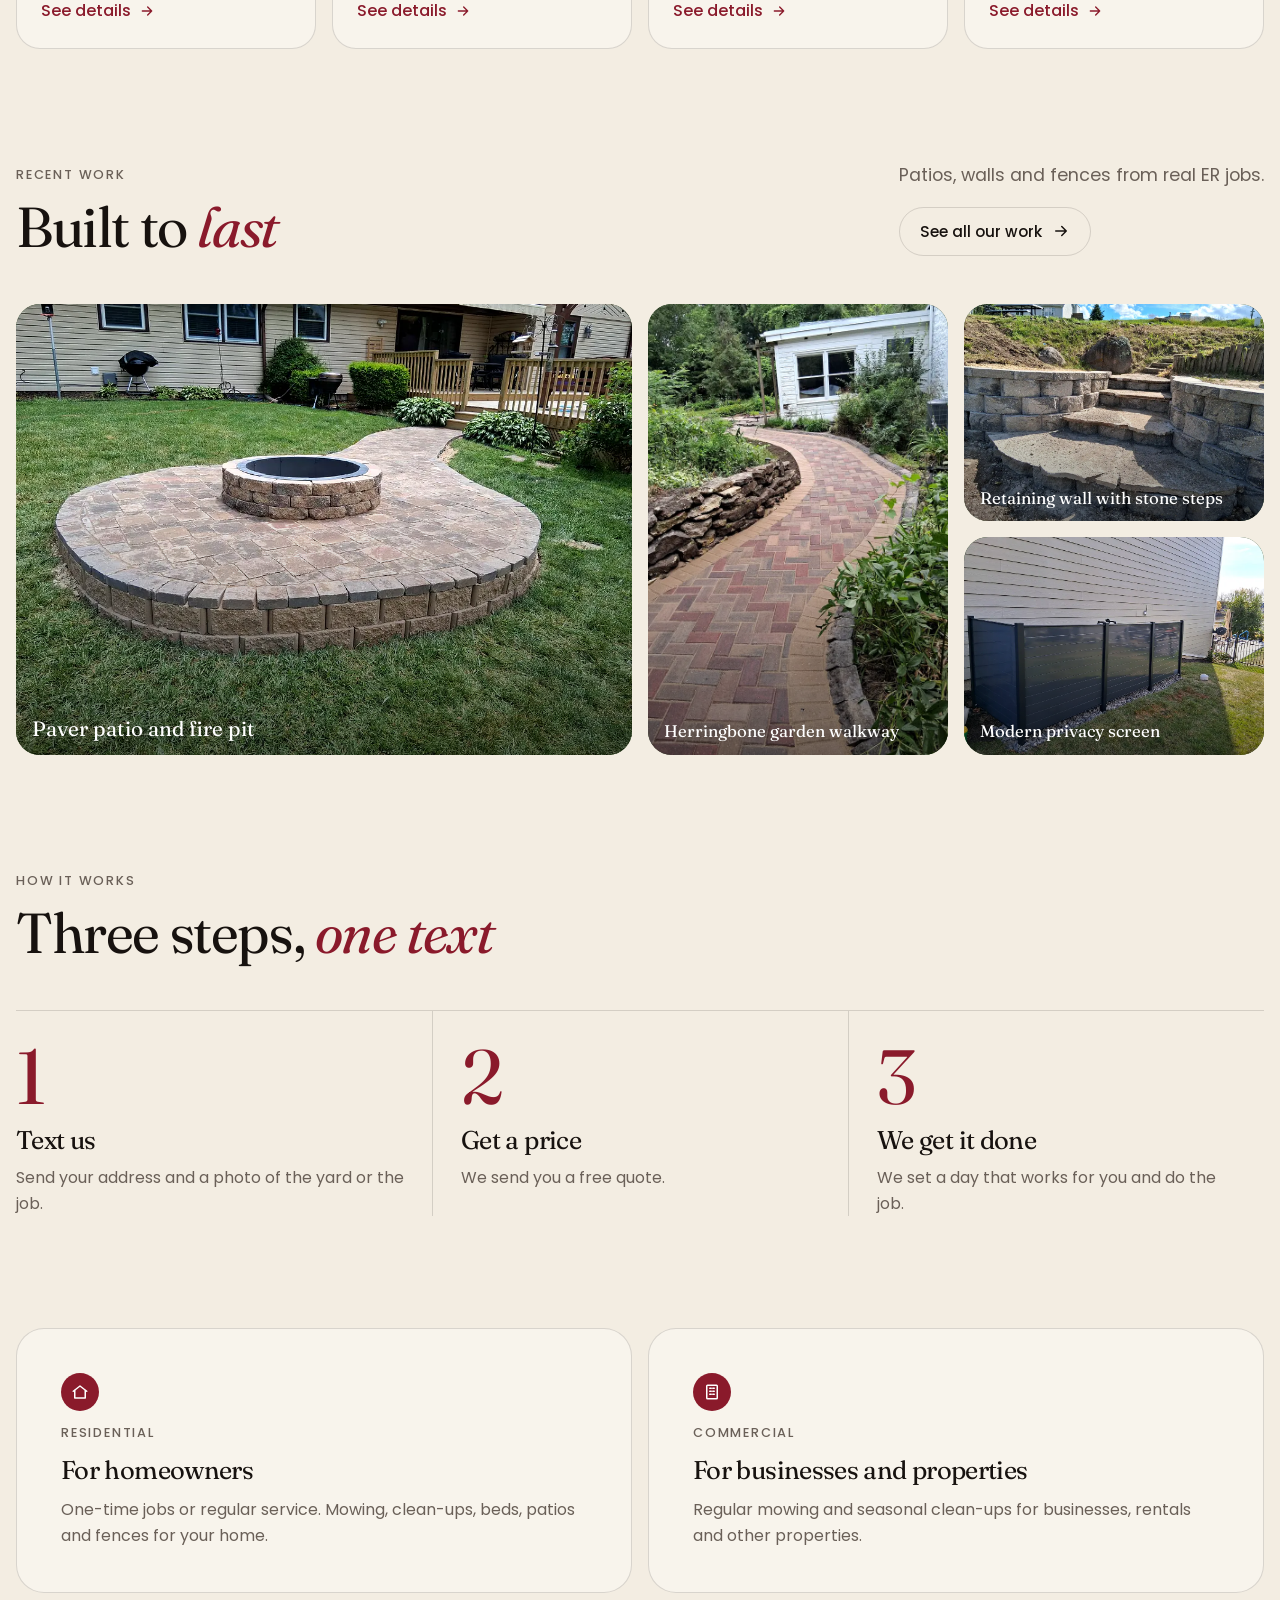
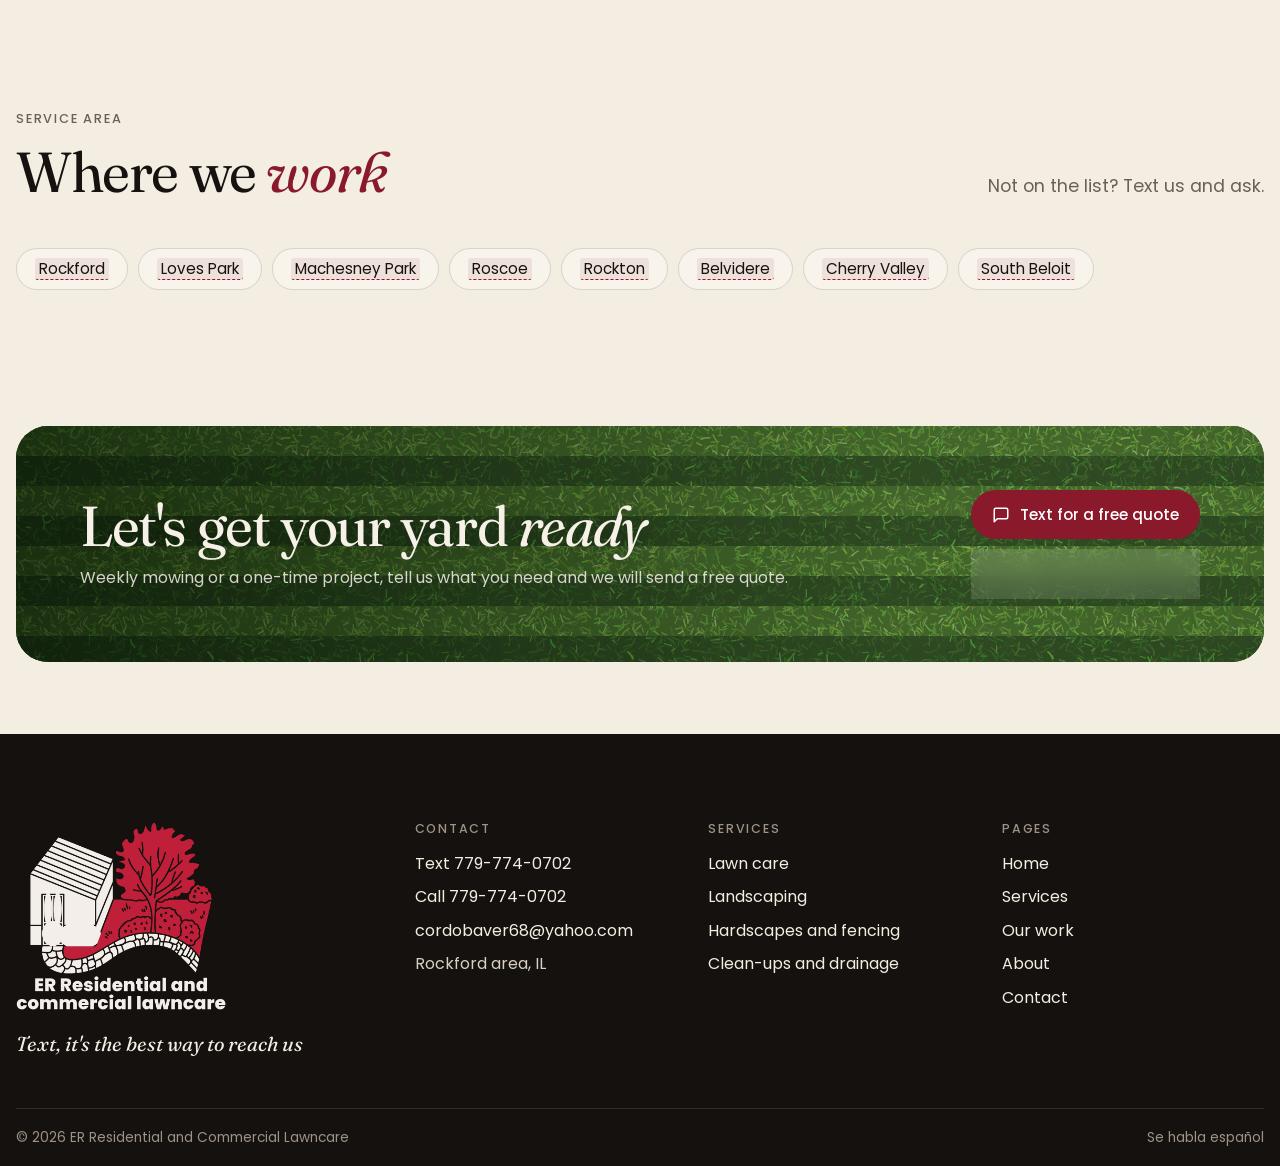
==== commit 5c1c1f7b: "Add Eric's job photos, his photo and email, and the BizBot chat - Our Work: 50 real job photos with " ====
--- a/index.html
+++ b/index.html
@@ -11,7 +11,7 @@
   <link rel="preconnect" href="https://fonts.googleapis.com">
   <link rel="preconnect" href="https://fonts.gstatic.com" crossorigin>
   <link rel="stylesheet" href="https://fonts.googleapis.com/css2?family=Fraunces:ital,opsz,wght@0,9..144,400;0,9..144,500;1,9..144,400;1,9..144,500&family=Poppins:wght@400;500;600&display=swap">
-  <link rel="stylesheet" href="css/site.css?v=mvjtlv9f">
+  <link rel="stylesheet" href="css/site.css?v=mw4ikspp">
 </head>
 <body>
   <a class="sr-only" href="#main"><span lang="en">Skip to content</span><span lang="es">Ir al contenido</span></a>
@@ -83,33 +83,54 @@
         <div class="svc-grid">
           
           <a class="svc" href="services.html#lawn">
-            <div class="swatch"><svg viewBox="0 0 24 24" fill="none" stroke="currentColor" stroke-width="2" stroke-linecap="round" stroke-linejoin="round" aria-hidden="true"><path d="M3 21h18"/><path d="M6 21c0-5-1-8-3-10M10 21c0-6 1-10 4-13M14 21c0-4 1-7 4-9M18 21c0-3 1-5 3-6"/></svg></div>
+            <div class="swatch"><img src="images/stock/striped-lawn.webp" alt="" loading="lazy" decoding="async"><svg viewBox="0 0 24 24" fill="none" stroke="currentColor" stroke-width="2" stroke-linecap="round" stroke-linejoin="round" aria-hidden="true"><path d="M3 21h18"/><path d="M6 21c0-5-1-8-3-10M10 21c0-6 1-10 4-13M14 21c0-4 1-7 4-9M18 21c0-3 1-5 3-6"/></svg></div>
             <span class="num">01</span>
             <h3><span lang="en">Lawn care</span><span lang="es">Cuidado del pasto</span></h3>
             <p lang="en">Regular mowing and trimming, plus seeding, sod and top soil to bring a tired lawn back.</p><p lang="es">Corte y poda regular, además de semilla, pasto en rollo y tierra negra para revivir un jardín cansado.</p>
             <span class="arrow"><span lang="en">See details</span><span lang="es">Ver detalles</span><svg viewBox="0 0 24 24" fill="none" stroke="currentColor" stroke-width="2" stroke-linecap="round" stroke-linejoin="round" aria-hidden="true"><path d="M5 12h14M13 6l6 6-6 6"/></svg></span>
           </a>
           <a class="svc" href="services.html#landscaping">
-            <div class="swatch"><svg viewBox="0 0 24 24" fill="none" stroke="currentColor" stroke-width="2" stroke-linecap="round" stroke-linejoin="round" aria-hidden="true"><path d="M5 19C5 10 11 5 20 4c0 9-5 15-14 15z"/><path d="M5 19l8-8"/></svg></div>
+            <div class="swatch"><img src="images/work/mulch-bed-shrubs.webp" alt="" loading="lazy" decoding="async"><svg viewBox="0 0 24 24" fill="none" stroke="currentColor" stroke-width="2" stroke-linecap="round" stroke-linejoin="round" aria-hidden="true"><path d="M5 19C5 10 11 5 20 4c0 9-5 15-14 15z"/><path d="M5 19l8-8"/></svg></div>
             <span class="num">02</span>
             <h3><span lang="en">Landscaping</span><span lang="es">Jardinería</span></h3>
             <p lang="en">Clean beds and borders: fresh mulch, decorative stone and edging blocks that keep everything in place.</p><p lang="es">Camas y bordes limpios: mantillo nuevo, piedra decorativa y bloques de orilla que mantienen todo en su lugar.</p>
             <span class="arrow"><span lang="en">See details</span><span lang="es">Ver detalles</span><svg viewBox="0 0 24 24" fill="none" stroke="currentColor" stroke-width="2" stroke-linecap="round" stroke-linejoin="round" aria-hidden="true"><path d="M5 12h14M13 6l6 6-6 6"/></svg></span>
           </a>
           <a class="svc" href="services.html#hardscapes">
-            <div class="swatch"><svg viewBox="0 0 24 24" fill="none" stroke="currentColor" stroke-width="2" stroke-linecap="round" stroke-linejoin="round" aria-hidden="true"><rect x="3" y="5" width="18" height="14" rx="1"/><path d="M3 10h18M3 15h18M9 5v5M15 10v5M9 15v4"/></svg></div>
+            <div class="swatch"><img src="images/work/paver-steps-patio.webp" alt="" loading="lazy" decoding="async"><svg viewBox="0 0 24 24" fill="none" stroke="currentColor" stroke-width="2" stroke-linecap="round" stroke-linejoin="round" aria-hidden="true"><rect x="3" y="5" width="18" height="14" rx="1"/><path d="M3 10h18M3 15h18M9 5v5M15 10v5M9 15v4"/></svg></div>
             <span class="num">03</span>
             <h3><span lang="en">Hardscapes and fencing</span><span lang="es">Adoquines, muros y cercas</span></h3>
             <p lang="en">Patios, walkways, retaining walls and fences, built on a solid base.</p><p lang="es">Patios, caminos, muros de contención y cercas, construidos sobre una base firme.</p>
             <span class="arrow"><span lang="en">See details</span><span lang="es">Ver detalles</span><svg viewBox="0 0 24 24" fill="none" stroke="currentColor" stroke-width="2" stroke-linecap="round" stroke-linejoin="round" aria-hidden="true"><path d="M5 12h14M13 6l6 6-6 6"/></svg></span>
           </a>
           <a class="svc" href="services.html#cleanups">
-            <div class="swatch"><svg viewBox="0 0 24 24" fill="none" stroke="currentColor" stroke-width="2" stroke-linecap="round" stroke-linejoin="round" aria-hidden="true"><path d="M12 3v11"/><path d="M6 14h12M7 14v5M10 14v5M14 14v5M17 14v5"/></svg></div>
+            <div class="swatch"><img src="images/work/fall-leaf-cleanup.webp" alt="" loading="lazy" decoding="async"><svg viewBox="0 0 24 24" fill="none" stroke="currentColor" stroke-width="2" stroke-linecap="round" stroke-linejoin="round" aria-hidden="true"><path d="M12 3v11"/><path d="M6 14h12M7 14v5M10 14v5M14 14v5M17 14v5"/></svg></div>
             <span class="num">04</span>
             <h3><span lang="en">Clean-ups and drainage</span><span lang="es">Limpiezas y drenaje</span></h3>
             <p lang="en">Seasonal clean-ups, yard waste hauled away, clean gutters and underground downspouts that move water away from the house.</p><p lang="es">Limpiezas de temporada, retiro de desechos, canaletas limpias y bajantes subterráneas que alejan el agua de la casa.</p>
             <span class="arrow"><span lang="en">See details</span><span lang="es">Ver detalles</span><svg viewBox="0 0 24 24" fill="none" stroke="currentColor" stroke-width="2" stroke-linecap="round" stroke-linejoin="round" aria-hidden="true"><path d="M5 12h14M13 6l6 6-6 6"/></svg></span>
           </a>
+        </div>
+      </div>
+    </section>
+
+    <section class="section">
+      <div class="wrap">
+        <div class="section-head">
+          <div>
+            <span class="eyebrow"><span lang="en">Recent work</span><span lang="es">Trabajos recientes</span></span>
+            <h2 lang="en">Built to <em>last</em></h2><h2 lang="es">Hecho para <em>durar</em></h2>
+          </div>
+          <div class="head-side">
+            <p lang="en" class="lead">Patios, walls and fences from real ER jobs.</p><p lang="es" class="lead">Patios, muros y cercas de trabajos reales de ER.</p>
+            <a class="btn btn-line" href="work.html"><span lang="en">See all our work</span><span lang="es">Ver todos los trabajos</span><svg viewBox="0 0 24 24" fill="none" stroke="currentColor" stroke-width="2" stroke-linecap="round" stroke-linejoin="round" aria-hidden="true"><path d="M5 12h14M13 6l6 6-6 6"/></svg></a>
+          </div>
+        </div>
+        <div class="recent">
+          <figure class="photo has-img" data-cat="patios"><img src="images/work/fire-pit-patio.webp" width="1000" height="750" alt="Paver patio and fire pit" data-alt-en="Paver patio and fire pit" data-alt-es="Patio de adoquín con fogón" loading="lazy" decoding="async"><figcaption class="tag"><span lang="en">Paver patio and fire pit</span><span lang="es">Patio de adoquín con fogón</span></figcaption></figure>
+          <figure class="photo has-img tall" data-cat="patios"><img src="images/work/herringbone-walkway.webp" width="750" height="1000" alt="Herringbone garden walkway" data-alt-en="Herringbone garden walkway" data-alt-es="Camino de jardín en espiga" loading="lazy" decoding="async"><figcaption class="tag"><span lang="en">Herringbone garden walkway</span><span lang="es">Camino de jardín en espiga</span></figcaption></figure>
+          <figure class="photo has-img" data-cat="walls"><img src="images/work/wall-stone-steps.webp" width="1000" height="750" alt="Retaining wall with stone steps" data-alt-en="Retaining wall with stone steps" data-alt-es="Muro de contención con escalones de piedra" loading="lazy" decoding="async"><figcaption class="tag"><span lang="en">Retaining wall with stone steps</span><span lang="es">Muro de contención con escalones de piedra</span></figcaption></figure>
+          <figure class="photo has-img" data-cat="fences"><img src="images/work/modern-privacy-screen.webp" width="1000" height="750" alt="Modern privacy screen" data-alt-en="Modern privacy screen" data-alt-es="Pantalla de privacidad moderna" loading="lazy" decoding="async"><figcaption class="tag"><span lang="en">Modern privacy screen</span><span lang="es">Pantalla de privacidad moderna</span></figcaption></figure>
         </div>
       </div>
     </section>
@@ -188,7 +209,7 @@
           <ul>
             <li><a href="sms:+17797740702"><span lang="en">Text</span><span lang="es">Texto</span> 779-774-0702</a></li>
             <li><a href="tel:+17797740702"><span lang="en">Call</span><span lang="es">Llamar</span> 779-774-0702</a></li>
-            <li><span class="ph">email@example.com</span></li>
+            <li><a href="mailto:cordobaver68@yahoo.com">cordobaver68@yahoo.com</a></li>
             <li><span lang="en">Rockford area, IL</span><span lang="es">Área de Rockford, IL</span></li>
           </ul>
         </div>
@@ -224,7 +245,8 @@
     <a class="btn btn-line" href="tel:+17797740702"><svg viewBox="0 0 24 24" fill="none" stroke="currentColor" stroke-width="2" stroke-linecap="round" stroke-linejoin="round" aria-hidden="true"><path d="M22 16.9v3a2 2 0 0 1-2.2 2 19.8 19.8 0 0 1-8.6-3.1 19.5 19.5 0 0 1-6-6A19.8 19.8 0 0 1 2.1 4.2 2 2 0 0 1 4.1 2h3a2 2 0 0 1 2 1.7c.1.9.4 1.8.7 2.7a2 2 0 0 1-.5 2.1L8 9.8a16 16 0 0 0 6 6l1.3-1.3a2 2 0 0 1 2.1-.4c.9.3 1.8.6 2.7.7a2 2 0 0 1 1.7 2z"/></svg>779-774-0702</a>
   </div>
 
-  <script src="js/site.js?v=mvjtlv9f"></script>
-  <script src="js/lawn.js?v=mvjtlv9f"></script>
+  <script src="js/site.js?v=mw4ikspp"></script>
+  <script src="bizbot-static.js?v=mw4ikspp" data-config="bizbot-config.json" defer></script>
+  <script src="js/lawn.js?v=mw4ikspp"></script>
 </body>
 </html>
--- a/css/site.css
+++ b/css/site.css
@@ -200,7 +200,8 @@
 .svc:hover { transform: translateY(-3px); border-color: var(--accent); }
 .svc .num { font-family: var(--serif); font-style: italic; font-size: 1rem; color: var(--accent); }
 .svc .swatch { aspect-ratio: 16 / 10; border-radius: 16px; background: var(--grass-dark) var(--grass); position: relative; overflow: hidden; }
-.svc .swatch svg { position: absolute; right: 12px; bottom: 12px; width: 38px; height: 38px; padding: 9px; border-radius: 50%; background: #fff; color: #8a1a2b; }
+.svc .swatch img { position: absolute; inset: 0; width: 100%; height: 100%; object-fit: cover; }
+.svc .swatch svg { z-index: 1;  position: absolute; right: 12px; bottom: 12px; width: 38px; height: 38px; padding: 9px; border-radius: 50%; background: #fff; color: #8a1a2b; }
 .svc p { color: var(--muted); font-size: 0.95rem; }
 .svc .arrow { margin-top: auto; }
 
@@ -258,8 +259,30 @@
 .filter { font: 500 0.9rem var(--sans); color: var(--ink); background: var(--card); border: 1px solid var(--line); border-radius: 999px; padding: 8px 16px; cursor: pointer; min-height: 40px; }
 .filter[aria-pressed="true"] { background: var(--ink); color: var(--paper); border-color: var(--ink); }
 .gallery { display: grid; grid-template-columns: repeat(3, minmax(0, 1fr)); gap: 16px; }
-.gallery .photo:nth-child(5n + 1) { grid-row: span 2; aspect-ratio: auto; }
+.gallery { grid-auto-flow: dense; --cols: 3; grid-auto-rows: calc((100cqi - (var(--cols) - 1) * 16px) / var(--cols) * 0.75); }
+/* Rows get their height from the column width, so tall photos never collapse, even at the end */
+.wrap:has(> .gallery) { container-type: inline-size; }
+.gallery .photo { aspect-ratio: auto; }
+.gallery .photo.tall { grid-row: span 2; }
 .gallery .photo[hidden] { display: none; }
+
+/* Real job photos */
+figure.photo { margin: 0; }
+.photo.has-img { background: var(--grass-dark); }
+.photo.has-img img { position: absolute; inset: 0; width: 100%; height: 100%; object-fit: cover; display: block; }
+.photo.has-img:not(:has(.tag))::after { display: none; }
+.gallery .photo.has-img img { transition: transform 0.6s ease; }
+@media (hover: hover) { .gallery .photo.has-img:hover img { transform: scale(1.03); } }
+@media (prefers-reduced-motion: reduce) { .gallery .photo.has-img img { transition: none; } }
+
+/* Home page: recent work (big, tall, then two small) */
+.head-side { display: grid; gap: 18px; justify-items: start; justify-self: end; }
+.head-side .lead { justify-self: start; }
+.recent { display: grid; gap: 16px; grid-template-columns: repeat(4, minmax(0, 1fr)); grid-auto-rows: clamp(170px, 17vw, 250px); }
+.recent .photo { aspect-ratio: auto; }
+.recent .photo:nth-child(1) { grid-column: span 2; grid-row: span 2; }
+.recent .photo:nth-child(2) { grid-row: span 2; }
+.recent .photo:nth-child(n + 2) .tag { font-size: 1.05rem; right: 14px; }
 
 /* About page */
 .about { display: grid; grid-template-columns: minmax(0, 0.9fr) minmax(0, 1.1fr); gap: clamp(28px, 5vw, 72px); align-items: start; }
@@ -278,6 +301,7 @@
 .way .ico { background: var(--maroon); color: #fff; width: 44px; height: 44px; }
 .way .k { display: block; font-size: 0.8rem; letter-spacing: 0.08em; text-transform: uppercase; color: var(--muted); }
 .way .v { display: block; font-family: var(--serif); font-size: 1.45rem; line-height: 1.2; overflow-wrap: anywhere; }
+.way .v-email { font-size: clamp(1.05rem, 4.6vw, 1.45rem); white-space: nowrap; overflow-wrap: normal; }
 .way.main { background: var(--maroon); color: #fff; border-color: var(--maroon); }
 .way.main .k { color: rgba(255, 255, 255, 0.8); }
 .way.main .ico { background: #fff; color: #8a1a2b; }
@@ -323,6 +347,7 @@
   .foot { grid-template-columns: repeat(2, minmax(0, 1fr)); }
 }
 @media (max-width: 960px) {
+  .head-side { justify-self: start; }
   .nav { display: none; }
   .menu-btn { display: inline-flex; }
   .bar { gap: 8px; }
@@ -342,9 +367,10 @@
   .steps { grid-template-columns: minmax(0, 1fr); }
   .step, .step + .step { padding: 24px 0; border-left: 0; }
   .step + .step { border-top: 1px solid var(--line); }
-  .gallery { grid-template-columns: repeat(2, minmax(0, 1fr)); }
+  .gallery { grid-template-columns: repeat(2, minmax(0, 1fr)); --cols: 2; }
 }
 @media (max-width: 640px) {
+  .recent { grid-template-columns: repeat(2, minmax(0, 1fr)); grid-auto-rows: 150px; gap: 12px; }
   body { padding-bottom: calc(76px + env(safe-area-inset-bottom, 0px)); }
   .brand small, .bar .btn-primary { display: none; }
   /* Home headline fills the phone width; the small line above it is easier to read */
@@ -352,8 +378,9 @@
   .eyebrow { font-size: 0.88rem; letter-spacing: 0.07em; flex-wrap: wrap; row-gap: 4px; }
   .svc-grid, .values, .row2, .foot { grid-template-columns: minmax(0, 1fr); }
   .svc-row .checks { grid-template-columns: minmax(0, 1fr); }
-  .gallery { grid-template-columns: minmax(0, 1fr); }
-  .gallery .photo:nth-child(5n + 1) { grid-row: auto; aspect-ratio: 4 / 3; }
+  .gallery { grid-template-columns: minmax(0, 1fr); grid-auto-rows: auto; }
+  .gallery .photo { aspect-ratio: 4 / 3; }
+  .gallery .photo.tall { grid-row: auto; aspect-ratio: 4 / 5; }
   .card { flex-basis: 250px; }
   .section { padding-block: 56px; }
   .section-head { margin-bottom: 28px; gap: 14px; }
@@ -371,3 +398,6 @@
   .chip i { animation: none; }
   .btn, .svc, .arrow svg { transition: none; }
 }
+
+/* BizBot chat button: sit above the phone bar */
+#bizbot-root { --bizbot-bottom: 24px; --bizbot-bottom-mobile: calc(84px + env(safe-area-inset-bottom, 0px)); }
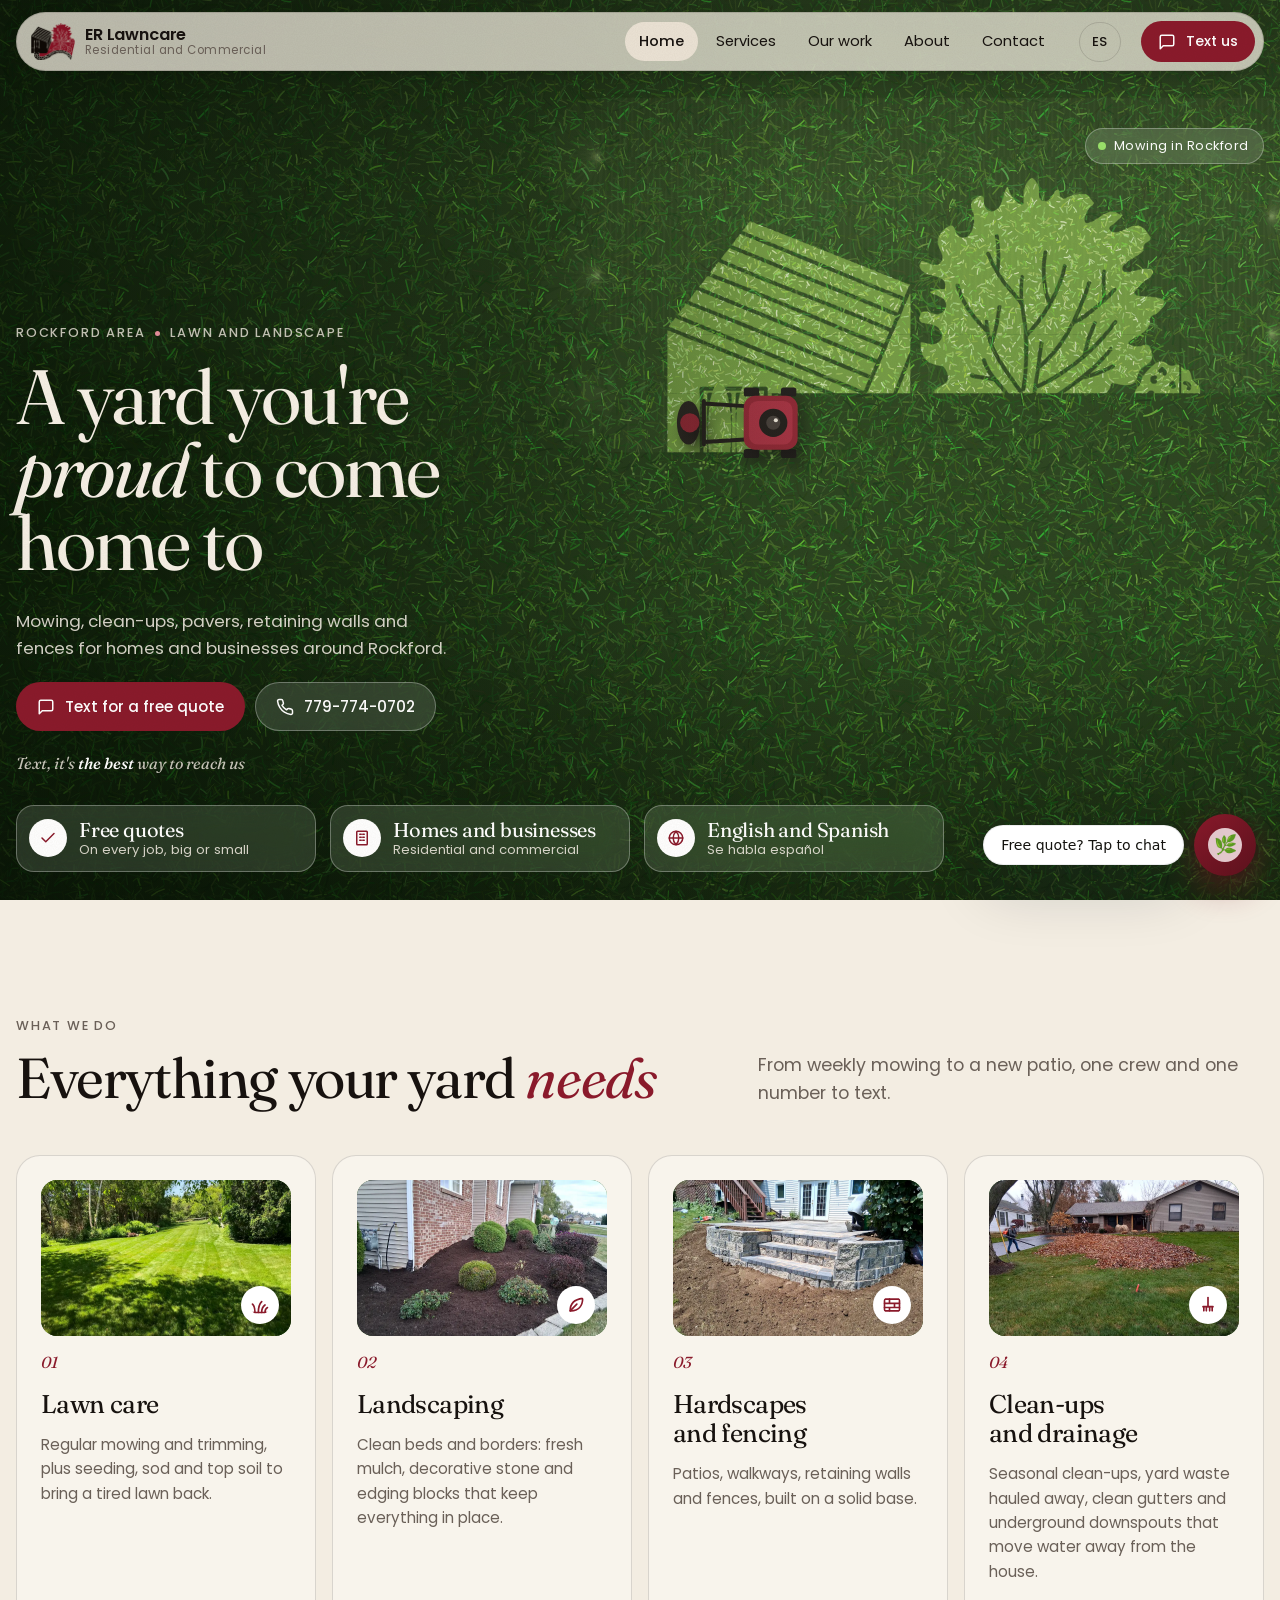
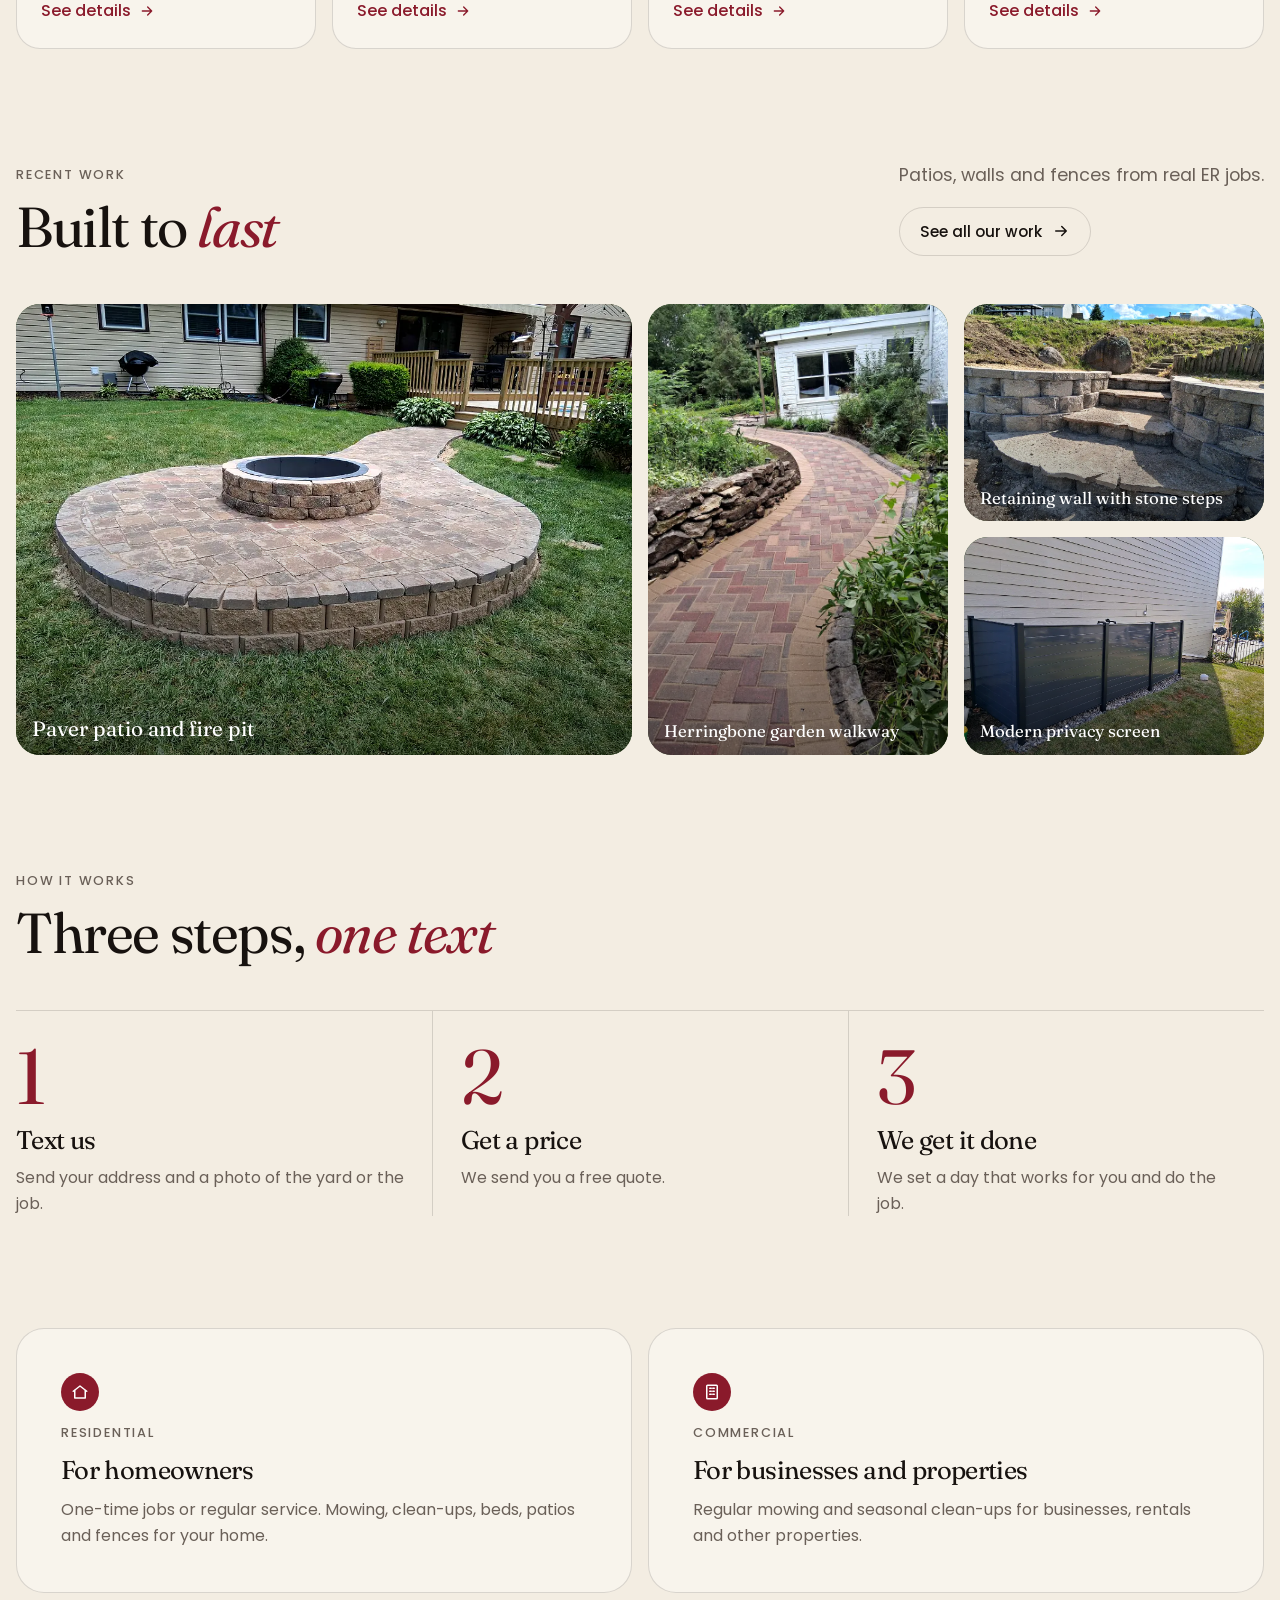
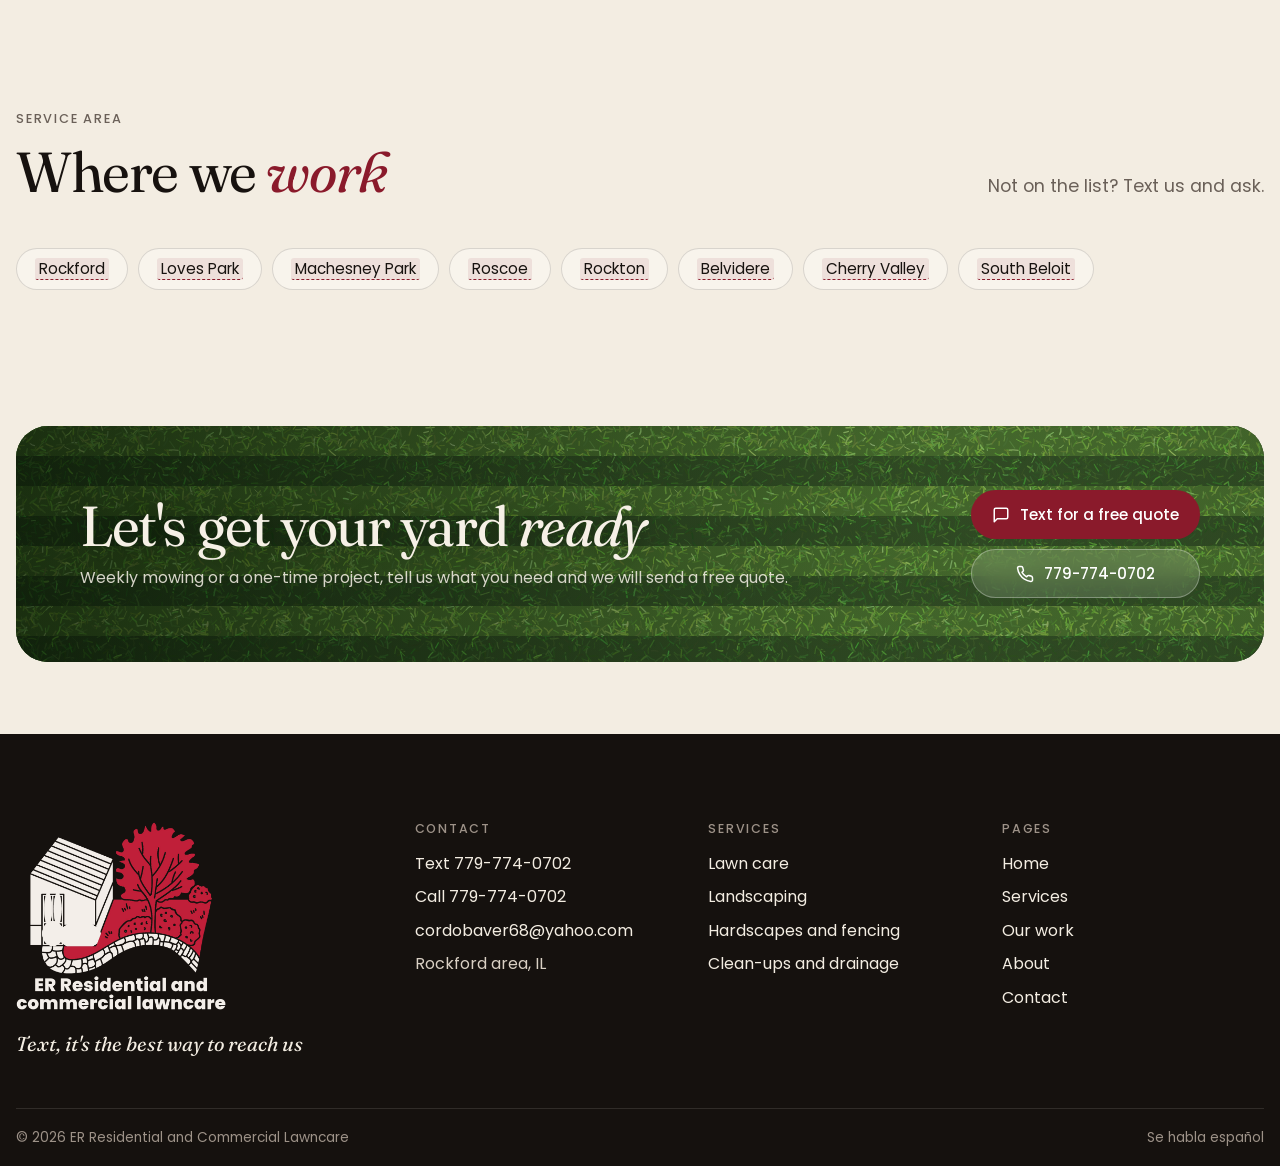
==== commit ebb85030: "Version asset links by content so changed files load right away CSS, scripts, BizBot files, logos an" ====
--- a/index.html
+++ b/index.html
@@ -7,11 +7,11 @@
   <meta name="robots" content="noindex"><!-- draft: remove at launch -->
   <meta name="description" content="ER Residential and Commercial Lawncare: mowing, clean-ups, pavers, retaining walls and fences around Rockford, IL. Text 779-774-0702.">
   <meta name="theme-color" content="#1c3a14">
-  <link rel="icon" type="image/png" href="images/logo-mark.png">
+  <link rel="icon" type="image/png" href="images/logo-mark.png?v=72d23160">
   <link rel="preconnect" href="https://fonts.googleapis.com">
   <link rel="preconnect" href="https://fonts.gstatic.com" crossorigin>
   <link rel="stylesheet" href="https://fonts.googleapis.com/css2?family=Fraunces:ital,opsz,wght@0,9..144,400;0,9..144,500;1,9..144,400;1,9..144,500&family=Poppins:wght@400;500;600&display=swap">
-  <link rel="stylesheet" href="css/site.css?v=mw4ikspp">
+  <link rel="stylesheet" href="css/site.css?v=ec1db5ea">
 </head>
 <body>
   <a class="sr-only" href="#main"><span lang="en">Skip to content</span><span lang="es">Ir al contenido</span></a>
@@ -20,8 +20,8 @@
       <div class="bar">
         <a class="brand" href="index.html" aria-label="ER Lawncare home" data-aria-en="ER Lawncare home" data-aria-es="Inicio de ER Lawncare">
           <picture>
-            <source srcset="images/logo-mark-dark.png" media="(prefers-color-scheme: dark)">
-            <img src="images/logo-mark.png" alt="" width="360" height="298">
+            <source srcset="images/logo-mark-dark.png?v=48ce628f" media="(prefers-color-scheme: dark)">
+            <img src="images/logo-mark.png?v=72d23160" alt="" width="360" height="298">
           </picture>
           <span><b>ER Lawncare</b><small><span lang="en">Residential and Commercial</span><span lang="es">Residencial y comercial</span></small></span>
         </a>
@@ -48,7 +48,7 @@
 
   <main id="main">
 
-    <section class="lawn hero" data-lawn="logo" data-spot="#spot" aria-label="ER Residential and Commercial Lawncare">
+    <section class="lawn hero" data-lawn="logo" data-logo="images/logo-full.png?v=a4ed39ca" data-spot="#spot" aria-label="ER Residential and Commercial Lawncare">
       <div class="shade"></div>
       <div class="wrap hero-grid">
         <div class="title">
@@ -83,28 +83,28 @@
         <div class="svc-grid">
           
           <a class="svc" href="services.html#lawn">
-            <div class="swatch"><img src="images/stock/striped-lawn.webp" alt="" loading="lazy" decoding="async"><svg viewBox="0 0 24 24" fill="none" stroke="currentColor" stroke-width="2" stroke-linecap="round" stroke-linejoin="round" aria-hidden="true"><path d="M3 21h18"/><path d="M6 21c0-5-1-8-3-10M10 21c0-6 1-10 4-13M14 21c0-4 1-7 4-9M18 21c0-3 1-5 3-6"/></svg></div>
+            <div class="swatch"><img src="images/stock/striped-lawn.webp?v=4c90f751" alt="" loading="lazy" decoding="async"><svg viewBox="0 0 24 24" fill="none" stroke="currentColor" stroke-width="2" stroke-linecap="round" stroke-linejoin="round" aria-hidden="true"><path d="M3 21h18"/><path d="M6 21c0-5-1-8-3-10M10 21c0-6 1-10 4-13M14 21c0-4 1-7 4-9M18 21c0-3 1-5 3-6"/></svg></div>
             <span class="num">01</span>
             <h3><span lang="en">Lawn care</span><span lang="es">Cuidado del pasto</span></h3>
             <p lang="en">Regular mowing and trimming, plus seeding, sod and top soil to bring a tired lawn back.</p><p lang="es">Corte y poda regular, además de semilla, pasto en rollo y tierra negra para revivir un jardín cansado.</p>
             <span class="arrow"><span lang="en">See details</span><span lang="es">Ver detalles</span><svg viewBox="0 0 24 24" fill="none" stroke="currentColor" stroke-width="2" stroke-linecap="round" stroke-linejoin="round" aria-hidden="true"><path d="M5 12h14M13 6l6 6-6 6"/></svg></span>
           </a>
           <a class="svc" href="services.html#landscaping">
-            <div class="swatch"><img src="images/work/mulch-bed-shrubs.webp" alt="" loading="lazy" decoding="async"><svg viewBox="0 0 24 24" fill="none" stroke="currentColor" stroke-width="2" stroke-linecap="round" stroke-linejoin="round" aria-hidden="true"><path d="M5 19C5 10 11 5 20 4c0 9-5 15-14 15z"/><path d="M5 19l8-8"/></svg></div>
+            <div class="swatch"><img src="images/work/mulch-bed-shrubs.webp?v=f0083aee" alt="" loading="lazy" decoding="async"><svg viewBox="0 0 24 24" fill="none" stroke="currentColor" stroke-width="2" stroke-linecap="round" stroke-linejoin="round" aria-hidden="true"><path d="M5 19C5 10 11 5 20 4c0 9-5 15-14 15z"/><path d="M5 19l8-8"/></svg></div>
             <span class="num">02</span>
             <h3><span lang="en">Landscaping</span><span lang="es">Jardinería</span></h3>
             <p lang="en">Clean beds and borders: fresh mulch, decorative stone and edging blocks that keep everything in place.</p><p lang="es">Camas y bordes limpios: mantillo nuevo, piedra decorativa y bloques de orilla que mantienen todo en su lugar.</p>
             <span class="arrow"><span lang="en">See details</span><span lang="es">Ver detalles</span><svg viewBox="0 0 24 24" fill="none" stroke="currentColor" stroke-width="2" stroke-linecap="round" stroke-linejoin="round" aria-hidden="true"><path d="M5 12h14M13 6l6 6-6 6"/></svg></span>
           </a>
           <a class="svc" href="services.html#hardscapes">
-            <div class="swatch"><img src="images/work/paver-steps-patio.webp" alt="" loading="lazy" decoding="async"><svg viewBox="0 0 24 24" fill="none" stroke="currentColor" stroke-width="2" stroke-linecap="round" stroke-linejoin="round" aria-hidden="true"><rect x="3" y="5" width="18" height="14" rx="1"/><path d="M3 10h18M3 15h18M9 5v5M15 10v5M9 15v4"/></svg></div>
+            <div class="swatch"><img src="images/work/paver-steps-patio.webp?v=f5331cc6" alt="" loading="lazy" decoding="async"><svg viewBox="0 0 24 24" fill="none" stroke="currentColor" stroke-width="2" stroke-linecap="round" stroke-linejoin="round" aria-hidden="true"><rect x="3" y="5" width="18" height="14" rx="1"/><path d="M3 10h18M3 15h18M9 5v5M15 10v5M9 15v4"/></svg></div>
             <span class="num">03</span>
             <h3><span lang="en">Hardscapes and fencing</span><span lang="es">Adoquines, muros y cercas</span></h3>
             <p lang="en">Patios, walkways, retaining walls and fences, built on a solid base.</p><p lang="es">Patios, caminos, muros de contención y cercas, construidos sobre una base firme.</p>
             <span class="arrow"><span lang="en">See details</span><span lang="es">Ver detalles</span><svg viewBox="0 0 24 24" fill="none" stroke="currentColor" stroke-width="2" stroke-linecap="round" stroke-linejoin="round" aria-hidden="true"><path d="M5 12h14M13 6l6 6-6 6"/></svg></span>
           </a>
           <a class="svc" href="services.html#cleanups">
-            <div class="swatch"><img src="images/work/fall-leaf-cleanup.webp" alt="" loading="lazy" decoding="async"><svg viewBox="0 0 24 24" fill="none" stroke="currentColor" stroke-width="2" stroke-linecap="round" stroke-linejoin="round" aria-hidden="true"><path d="M12 3v11"/><path d="M6 14h12M7 14v5M10 14v5M14 14v5M17 14v5"/></svg></div>
+            <div class="swatch"><img src="images/work/fall-leaf-cleanup.webp?v=b53bcfac" alt="" loading="lazy" decoding="async"><svg viewBox="0 0 24 24" fill="none" stroke="currentColor" stroke-width="2" stroke-linecap="round" stroke-linejoin="round" aria-hidden="true"><path d="M12 3v11"/><path d="M6 14h12M7 14v5M10 14v5M14 14v5M17 14v5"/></svg></div>
             <span class="num">04</span>
             <h3><span lang="en">Clean-ups and drainage</span><span lang="es">Limpiezas y drenaje</span></h3>
             <p lang="en">Seasonal clean-ups, yard waste hauled away, clean gutters and underground downspouts that move water away from the house.</p><p lang="es">Limpiezas de temporada, retiro de desechos, canaletas limpias y bajantes subterráneas que alejan el agua de la casa.</p>
@@ -127,10 +127,10 @@
           </div>
         </div>
         <div class="recent">
-          <figure class="photo has-img" data-cat="patios"><img src="images/work/fire-pit-patio.webp" width="1000" height="750" alt="Paver patio and fire pit" data-alt-en="Paver patio and fire pit" data-alt-es="Patio de adoquín con fogón" loading="lazy" decoding="async"><figcaption class="tag"><span lang="en">Paver patio and fire pit</span><span lang="es">Patio de adoquín con fogón</span></figcaption></figure>
-          <figure class="photo has-img tall" data-cat="patios"><img src="images/work/herringbone-walkway.webp" width="750" height="1000" alt="Herringbone garden walkway" data-alt-en="Herringbone garden walkway" data-alt-es="Camino de jardín en espiga" loading="lazy" decoding="async"><figcaption class="tag"><span lang="en">Herringbone garden walkway</span><span lang="es">Camino de jardín en espiga</span></figcaption></figure>
-          <figure class="photo has-img" data-cat="walls"><img src="images/work/wall-stone-steps.webp" width="1000" height="750" alt="Retaining wall with stone steps" data-alt-en="Retaining wall with stone steps" data-alt-es="Muro de contención con escalones de piedra" loading="lazy" decoding="async"><figcaption class="tag"><span lang="en">Retaining wall with stone steps</span><span lang="es">Muro de contención con escalones de piedra</span></figcaption></figure>
-          <figure class="photo has-img" data-cat="fences"><img src="images/work/modern-privacy-screen.webp" width="1000" height="750" alt="Modern privacy screen" data-alt-en="Modern privacy screen" data-alt-es="Pantalla de privacidad moderna" loading="lazy" decoding="async"><figcaption class="tag"><span lang="en">Modern privacy screen</span><span lang="es">Pantalla de privacidad moderna</span></figcaption></figure>
+          <figure class="photo has-img" data-cat="patios"><img src="images/work/fire-pit-patio.webp?v=17b9e1e4" width="1000" height="750" alt="Paver patio and fire pit" data-alt-en="Paver patio and fire pit" data-alt-es="Patio de adoquín con fogón" loading="lazy" decoding="async"><figcaption class="tag"><span lang="en">Paver patio and fire pit</span><span lang="es">Patio de adoquín con fogón</span></figcaption></figure>
+          <figure class="photo has-img tall" data-cat="patios"><img src="images/work/herringbone-walkway.webp?v=27824ce3" width="750" height="1000" alt="Herringbone garden walkway" data-alt-en="Herringbone garden walkway" data-alt-es="Camino de jardín en espiga" loading="lazy" decoding="async"><figcaption class="tag"><span lang="en">Herringbone garden walkway</span><span lang="es">Camino de jardín en espiga</span></figcaption></figure>
+          <figure class="photo has-img" data-cat="walls"><img src="images/work/wall-stone-steps.webp?v=760c3f1e" width="1000" height="750" alt="Retaining wall with stone steps" data-alt-en="Retaining wall with stone steps" data-alt-es="Muro de contención con escalones de piedra" loading="lazy" decoding="async"><figcaption class="tag"><span lang="en">Retaining wall with stone steps</span><span lang="es">Muro de contención con escalones de piedra</span></figcaption></figure>
+          <figure class="photo has-img" data-cat="fences"><img src="images/work/modern-privacy-screen.webp?v=5f9c33e4" width="1000" height="750" alt="Modern privacy screen" data-alt-en="Modern privacy screen" data-alt-es="Pantalla de privacidad moderna" loading="lazy" decoding="async"><figcaption class="tag"><span lang="en">Modern privacy screen</span><span lang="es">Pantalla de privacidad moderna</span></figcaption></figure>
         </div>
       </div>
     </section>
@@ -201,7 +201,7 @@
     <div class="wrap">
       <div class="foot">
         <div>
-          <img class="logo" src="images/logo-full-dark.png" alt="ER Residential and Commercial Lawncare" width="800" height="714">
+          <img class="logo" src="images/logo-full-dark.png?v=84f8b258" alt="ER Residential and Commercial Lawncare" width="800" height="714">
           <p lang="en" class="tagline">Text, it's the best way to reach us</p><p lang="es" class="tagline">Mande texto, es la mejor forma de contactarnos</p>
         </div>
         <div>
@@ -245,8 +245,8 @@
     <a class="btn btn-line" href="tel:+17797740702"><svg viewBox="0 0 24 24" fill="none" stroke="currentColor" stroke-width="2" stroke-linecap="round" stroke-linejoin="round" aria-hidden="true"><path d="M22 16.9v3a2 2 0 0 1-2.2 2 19.8 19.8 0 0 1-8.6-3.1 19.5 19.5 0 0 1-6-6A19.8 19.8 0 0 1 2.1 4.2 2 2 0 0 1 4.1 2h3a2 2 0 0 1 2 1.7c.1.9.4 1.8.7 2.7a2 2 0 0 1-.5 2.1L8 9.8a16 16 0 0 0 6 6l1.3-1.3a2 2 0 0 1 2.1-.4c.9.3 1.8.6 2.7.7a2 2 0 0 1 1.7 2z"/></svg>779-774-0702</a>
   </div>
 
-  <script src="js/site.js?v=mw4ikspp"></script>
-  <script src="bizbot-static.js?v=mw4ikspp" data-config="bizbot-config.json" defer></script>
-  <script src="js/lawn.js?v=mw4ikspp"></script>
+  <script src="js/site.js?v=950050a2"></script>
+  <script src="bizbot-static.js?v=a2db648c" data-config="bizbot-config.json?v=7ba74bfc" defer></script>
+  <script src="js/lawn.js?v=409eb616"></script>
 </body>
 </html>
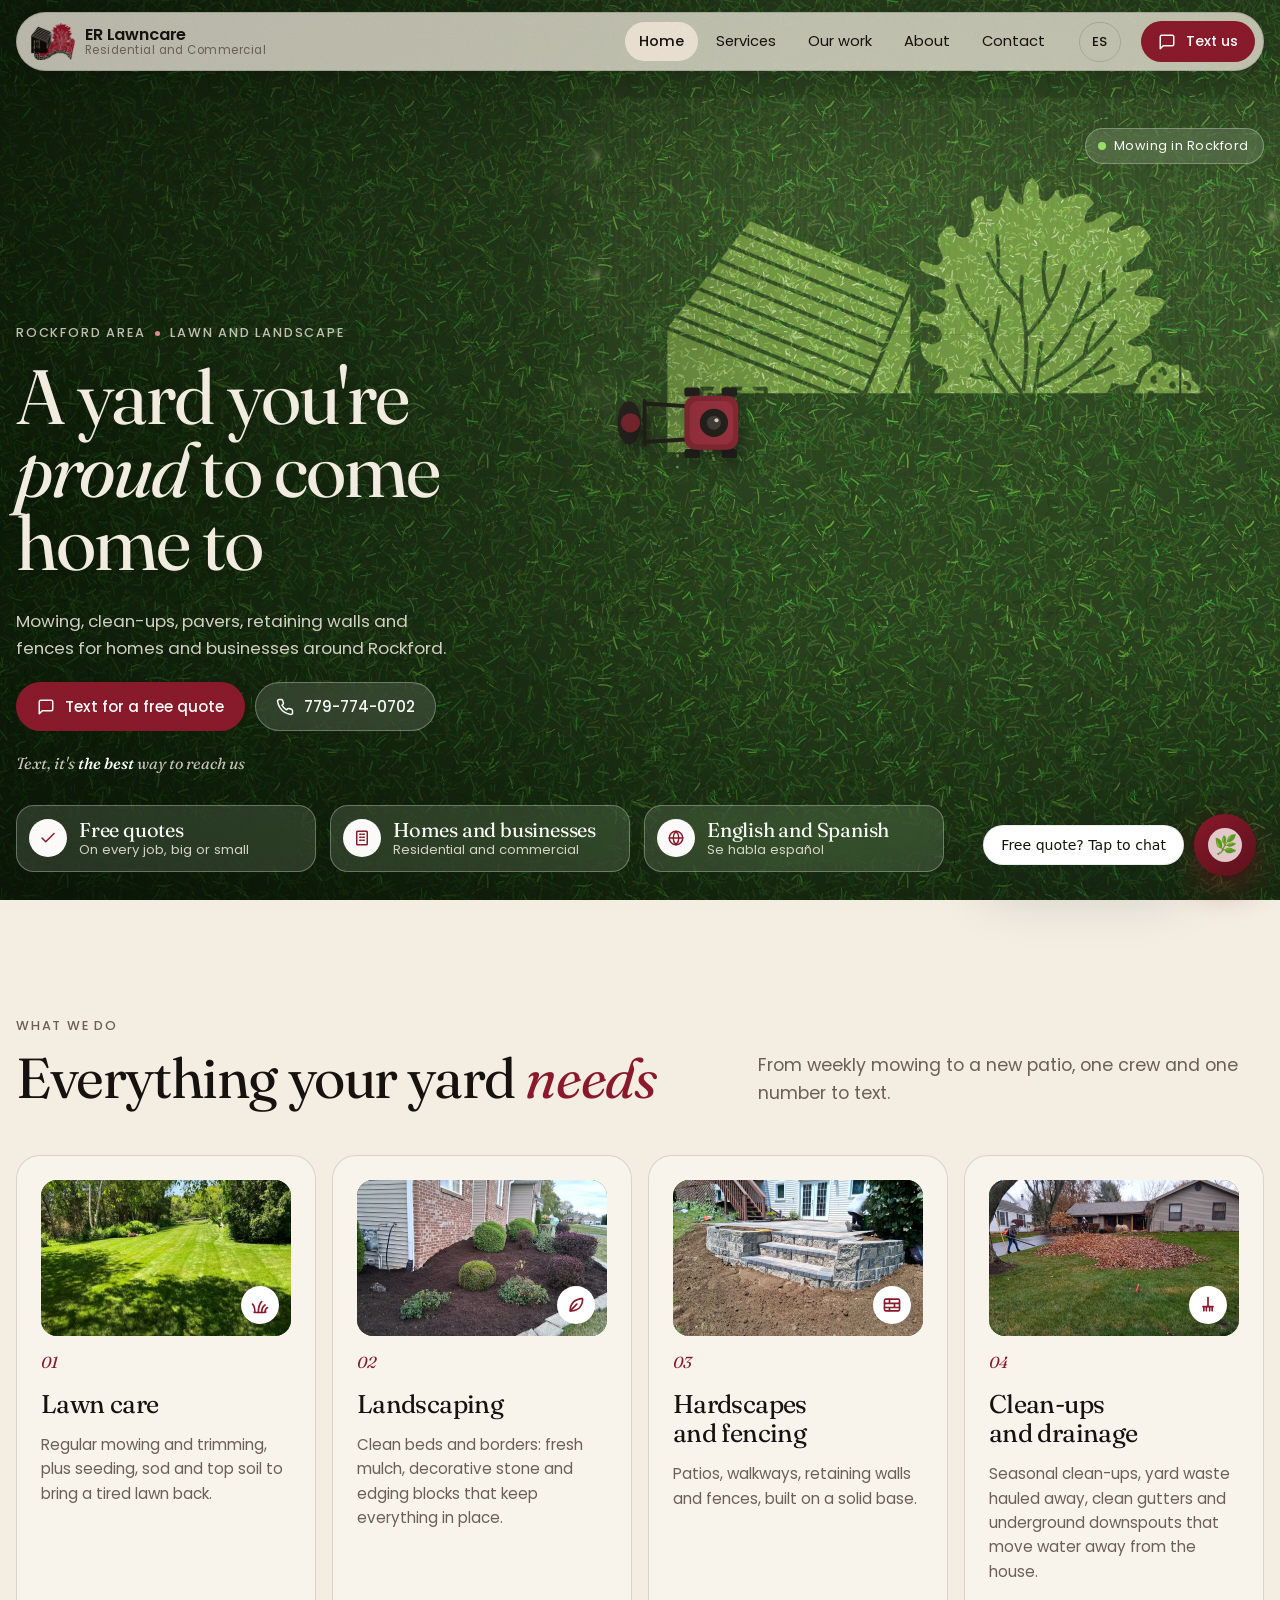
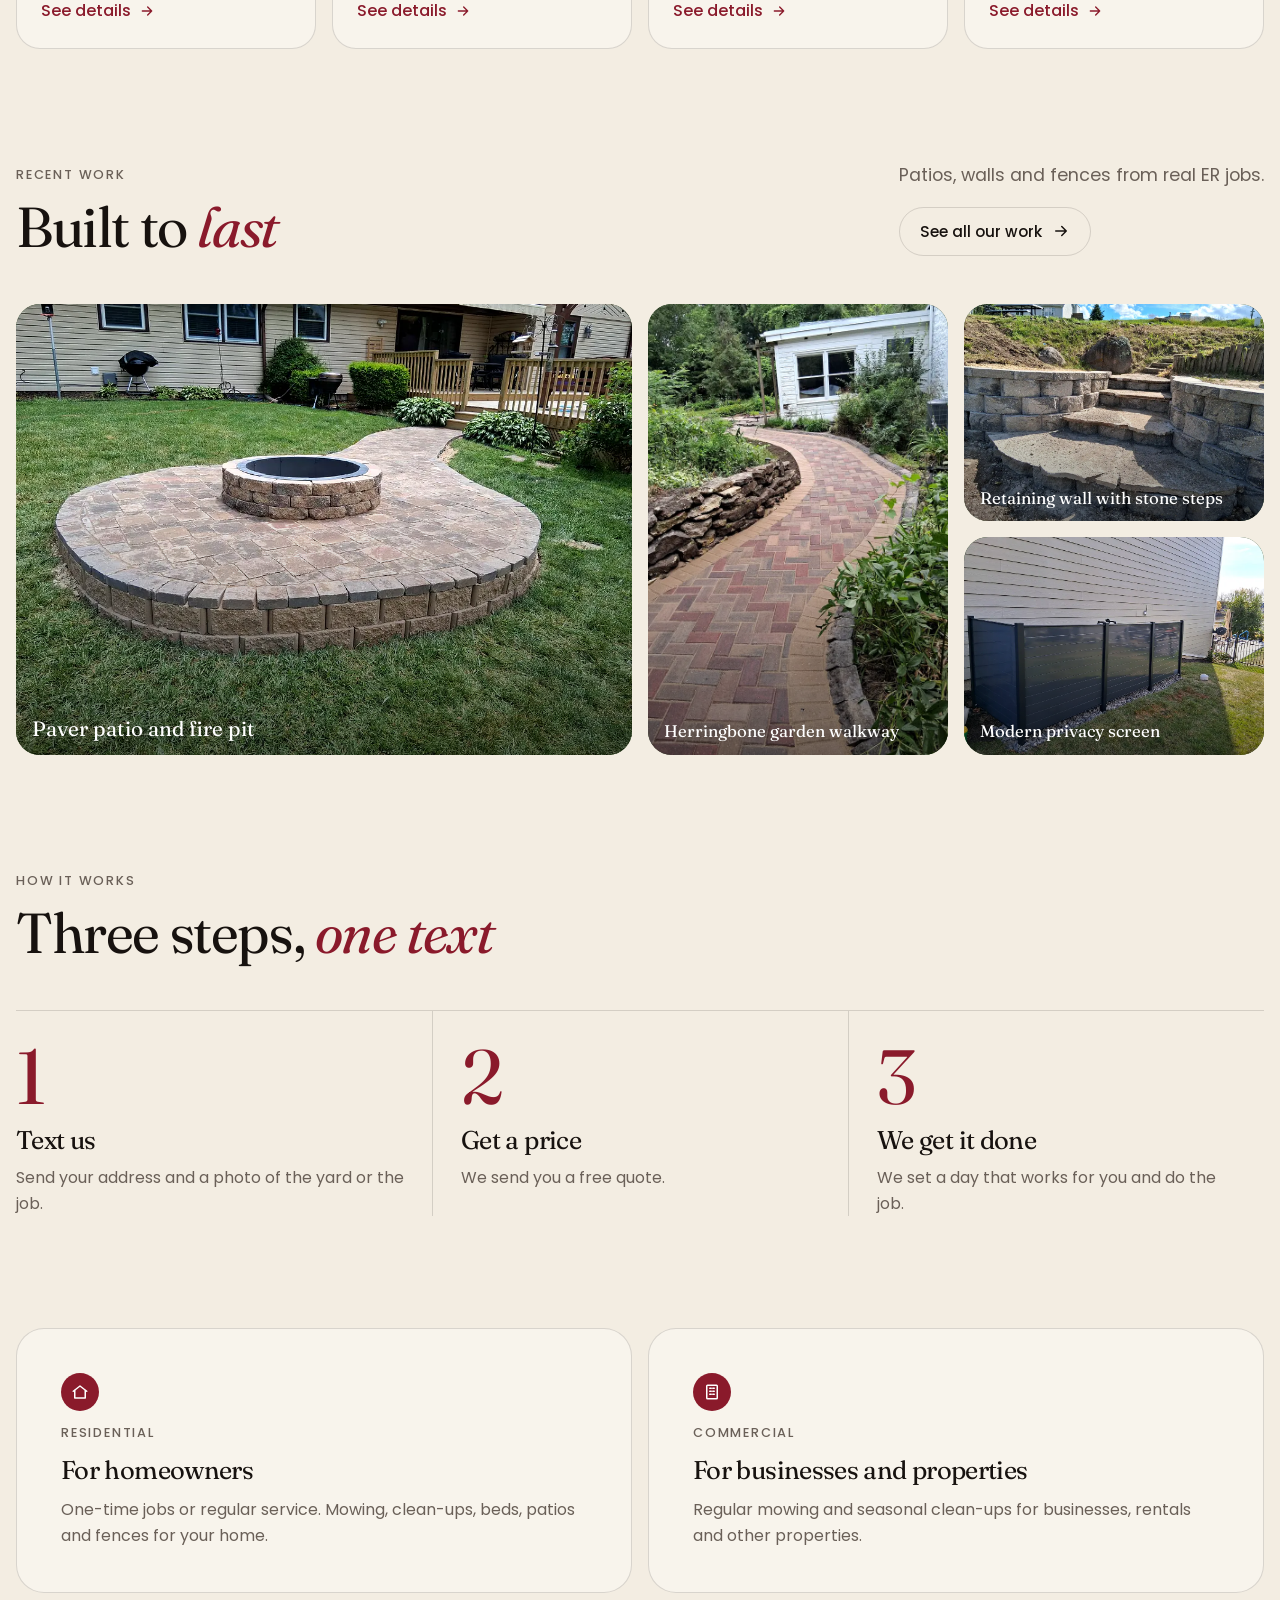
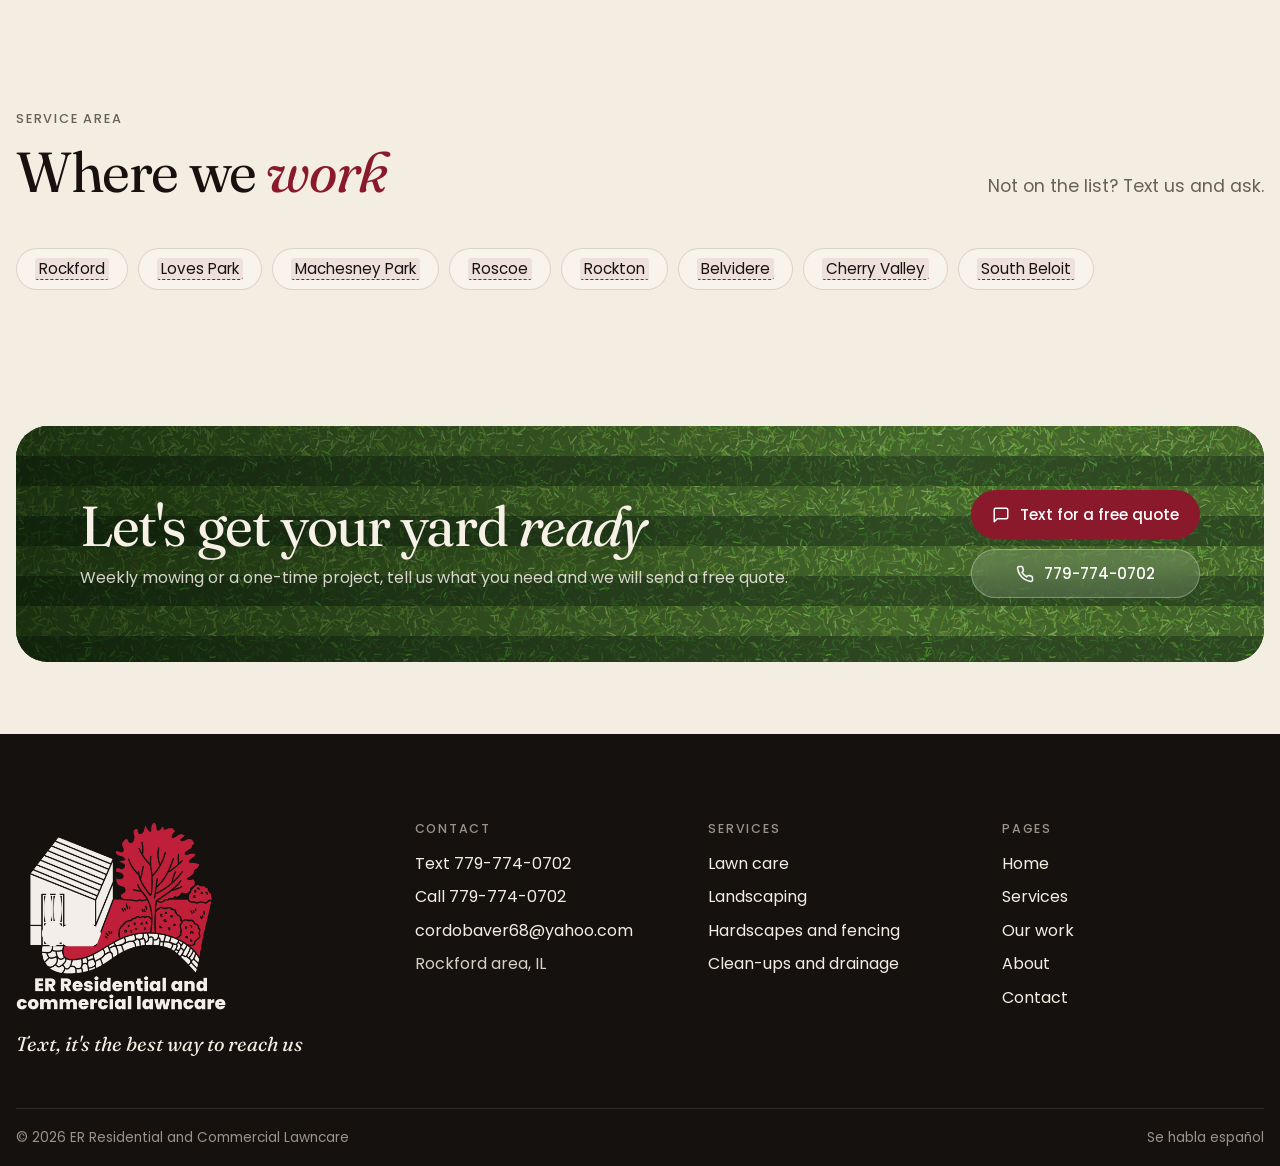
==== commit 3bb4224f: "Email quote form requests to Eric through FormSubmit Falls back to texting or copying if the email f" ====
--- a/index.html
+++ b/index.html
@@ -11,7 +11,7 @@
   <link rel="preconnect" href="https://fonts.googleapis.com">
   <link rel="preconnect" href="https://fonts.gstatic.com" crossorigin>
   <link rel="stylesheet" href="https://fonts.googleapis.com/css2?family=Fraunces:ital,opsz,wght@0,9..144,400;0,9..144,500;1,9..144,400;1,9..144,500&family=Poppins:wght@400;500;600&display=swap">
-  <link rel="stylesheet" href="css/site.css?v=ec1db5ea">
+  <link rel="stylesheet" href="css/site.css?v=217318ca">
 </head>
 <body>
   <a class="sr-only" href="#main"><span lang="en">Skip to content</span><span lang="es">Ir al contenido</span></a>
@@ -245,7 +245,7 @@
     <a class="btn btn-line" href="tel:+17797740702"><svg viewBox="0 0 24 24" fill="none" stroke="currentColor" stroke-width="2" stroke-linecap="round" stroke-linejoin="round" aria-hidden="true"><path d="M22 16.9v3a2 2 0 0 1-2.2 2 19.8 19.8 0 0 1-8.6-3.1 19.5 19.5 0 0 1-6-6A19.8 19.8 0 0 1 2.1 4.2 2 2 0 0 1 4.1 2h3a2 2 0 0 1 2 1.7c.1.9.4 1.8.7 2.7a2 2 0 0 1-.5 2.1L8 9.8a16 16 0 0 0 6 6l1.3-1.3a2 2 0 0 1 2.1-.4c.9.3 1.8.6 2.7.7a2 2 0 0 1 1.7 2z"/></svg>779-774-0702</a>
   </div>
 
-  <script src="js/site.js?v=950050a2"></script>
+  <script src="js/site.js?v=969d6926"></script>
   <script src="bizbot-static.js?v=a2db648c" data-config="bizbot-config.json?v=7ba74bfc" defer></script>
   <script src="js/lawn.js?v=409eb616"></script>
 </body>
--- a/css/site.css
+++ b/css/site.css
@@ -321,6 +321,7 @@
 .handoff svg { width: 20px; height: 20px; flex: 0 0 auto; margin-top: 2px; color: var(--accent); }
 .handoff b { color: var(--ink); font-weight: 500; }
 html:not(.touch) .only-touch, html.touch .only-desktop { display: none !important; }
+.quote .hp { position: absolute; left: -9999px; width: 1px; height: 1px; opacity: 0; }
 .copy-box { display: none; font: 0.9rem/1.5 var(--sans); min-height: 120px; }
 .copy-box.show { display: block; }
 .form-status { font-weight: 500; color: var(--accent); min-height: 1.6em; }
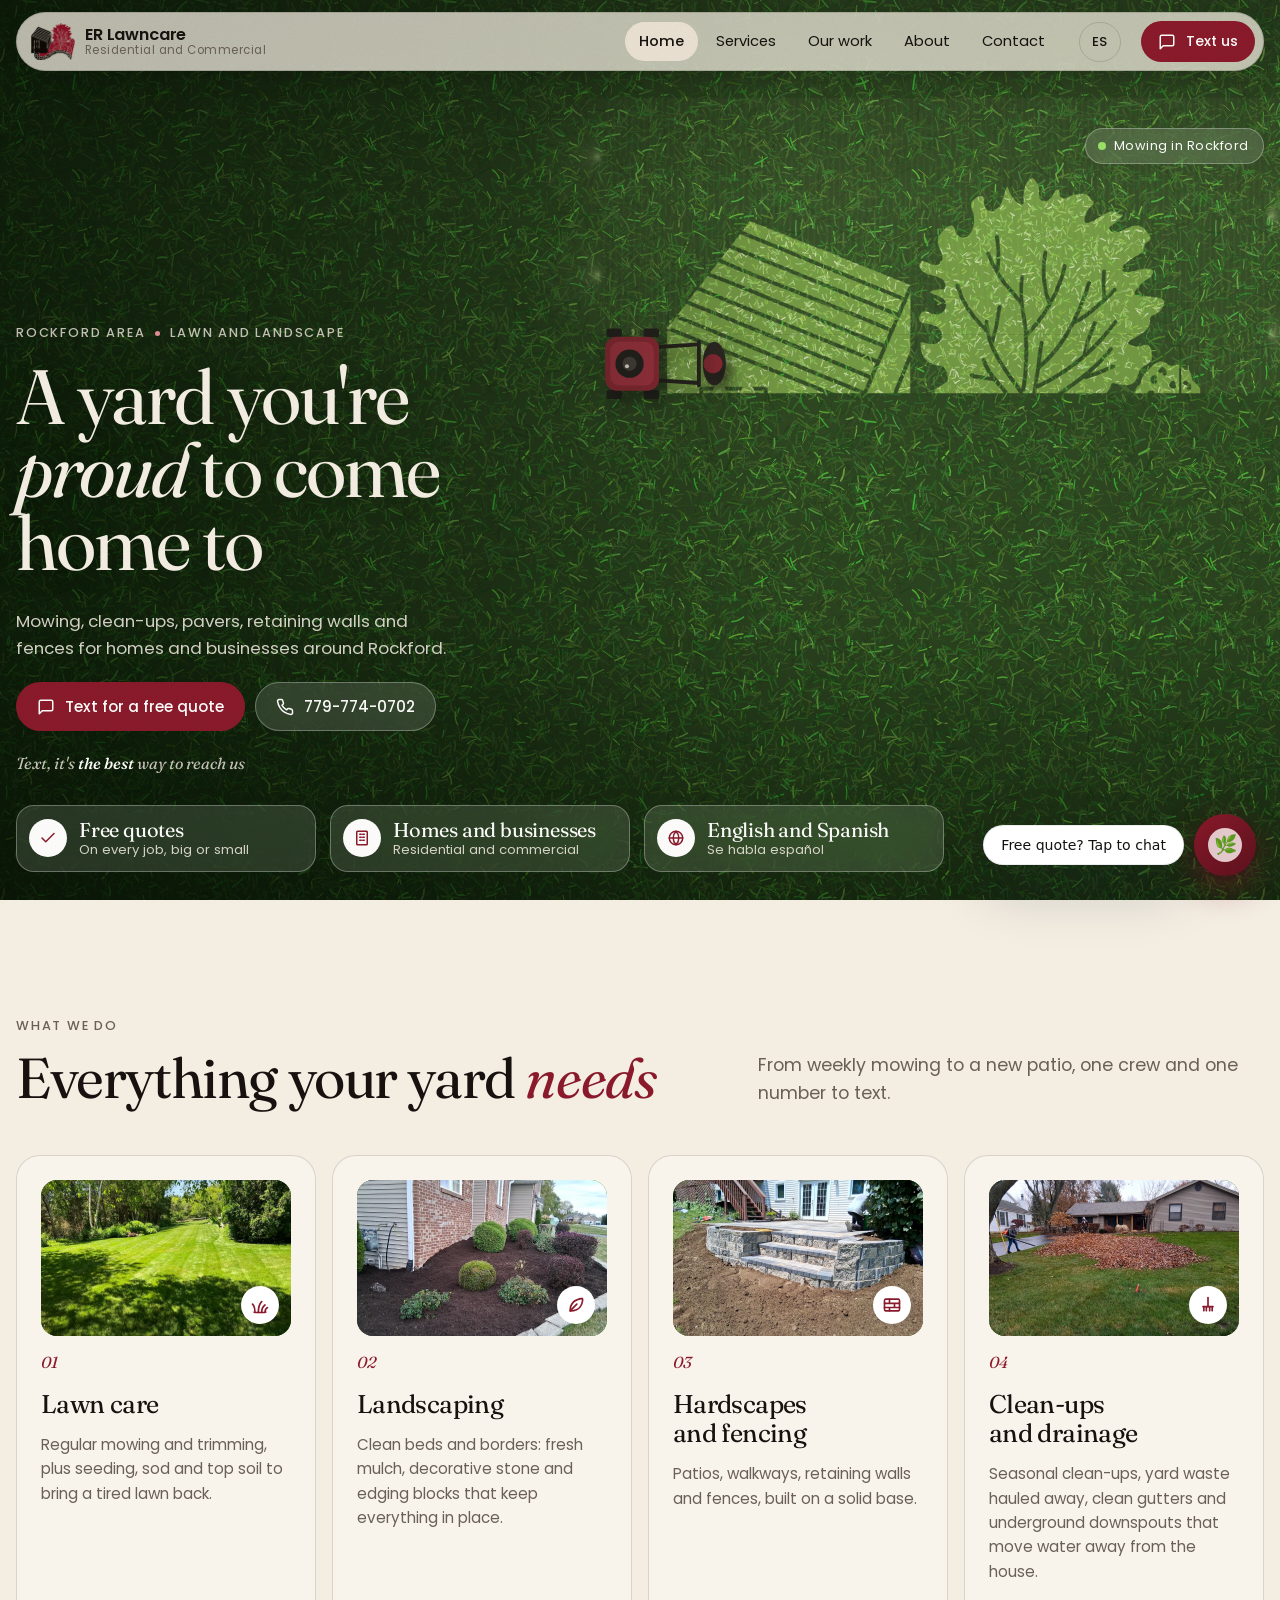
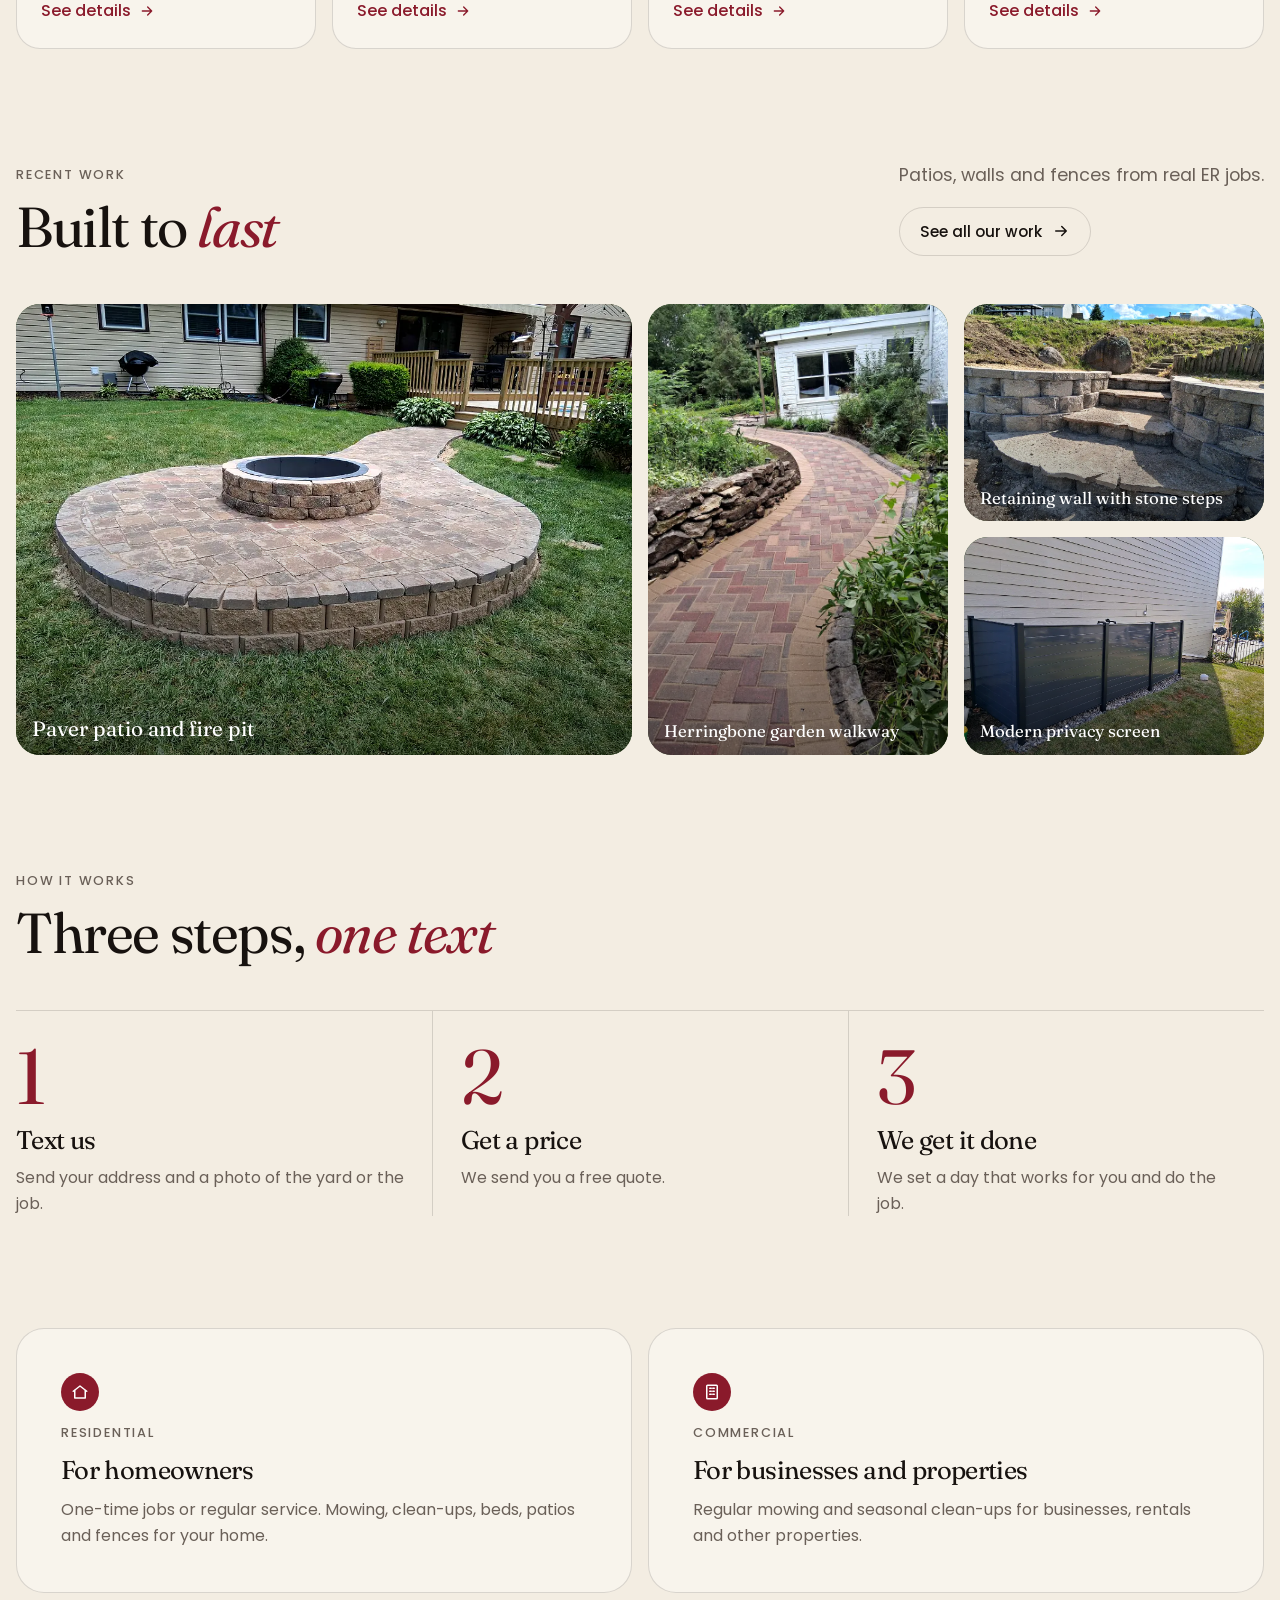
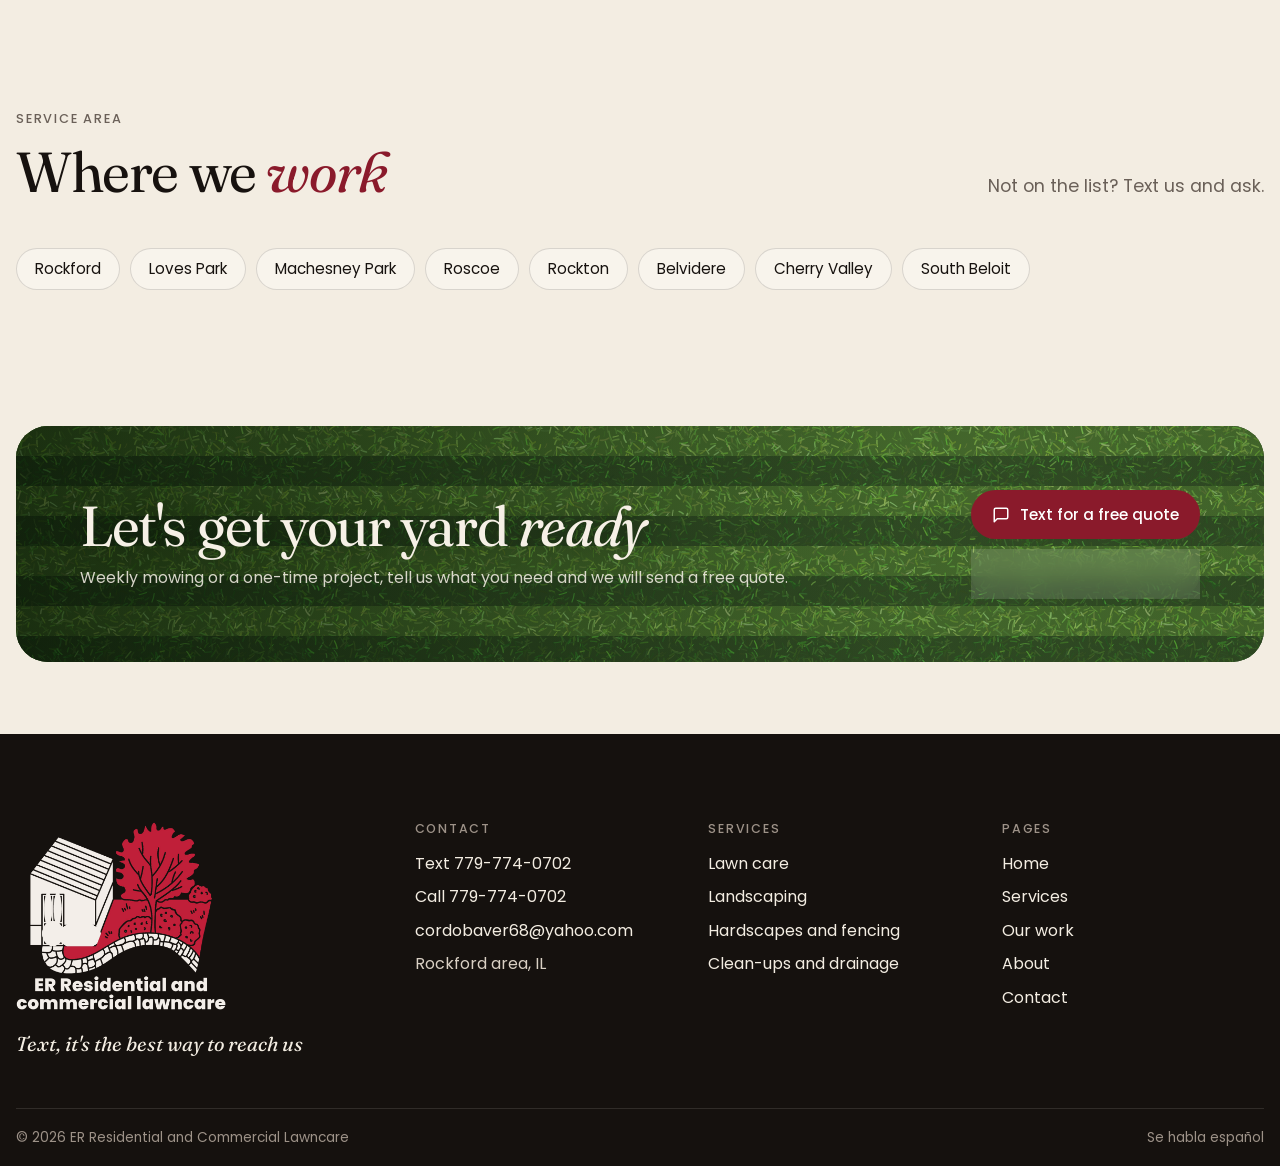
==== commit 46619bcb: "Launch on erresidential.com Removes noindex, adds canonical links, share previews, business info, si" ====
--- a/index.html
+++ b/index.html
@@ -4,8 +4,18 @@
   <meta charset="utf-8">
   <meta name="viewport" content="width=device-width, initial-scale=1, viewport-fit=cover">
   <title>ER Lawncare | Lawn care and landscaping in Rockford, IL</title>
-  <meta name="robots" content="noindex"><!-- draft: remove at launch -->
   <meta name="description" content="ER Residential and Commercial Lawncare: mowing, clean-ups, pavers, retaining walls and fences around Rockford, IL. Text 779-774-0702.">
+  <link rel="canonical" href="https://erresidential.com/">
+  <meta property="og:type" content="website">
+  <meta property="og:site_name" content="ER Residential and Commercial Lawncare">
+  <meta property="og:title" content="ER Lawncare | Lawn care and landscaping in Rockford, IL">
+  <meta property="og:description" content="ER Residential and Commercial Lawncare: mowing, clean-ups, pavers, retaining walls and fences around Rockford, IL. Text 779-774-0702.">
+  <meta property="og:url" content="https://erresidential.com/">
+  <meta property="og:image" content="https://erresidential.com/images/og.jpg">
+  <meta property="og:image:width" content="1200">
+  <meta property="og:image:height" content="630">
+  <meta name="twitter:card" content="summary_large_image">
+  <script type="application/ld+json">{"@context":"https://schema.org","@type":"LandscapingBusiness","name":"ER Residential and Commercial Lawncare","alternateName":"ER Lawncare","url":"https://erresidential.com/","logo":"https://erresidential.com/images/logo-full.png","image":"https://erresidential.com/images/og.jpg","telephone":"+17797740702","email":"cordobaver68@yahoo.com","foundingDate":"2020-03","address":{"@type":"PostalAddress","addressLocality":"Rockford","addressRegion":"IL","addressCountry":"US"},"areaServed":[{"@type":"City","name":"Rockford, IL"},{"@type":"City","name":"Loves Park, IL"},{"@type":"City","name":"Machesney Park, IL"},{"@type":"City","name":"Roscoe, IL"},{"@type":"City","name":"Rockton, IL"},{"@type":"City","name":"Belvidere, IL"},{"@type":"City","name":"Cherry Valley, IL"},{"@type":"City","name":"South Beloit, IL"}],"knowsLanguage":["en","es"]}</script>
   <meta name="theme-color" content="#1c3a14">
   <link rel="icon" type="image/png" href="images/logo-mark.png?v=72d23160">
   <link rel="preconnect" href="https://fonts.googleapis.com">
@@ -179,7 +189,7 @@
           </div>
           <p lang="en" class="lead">Not on the list? Text us and ask.</p><p lang="es" class="lead">¿No está en la lista? Mande un texto y pregunte.</p>
         </div>
-        <ul class="towns"><li><span class="ph">Rockford</span></li><li><span class="ph">Loves Park</span></li><li><span class="ph">Machesney Park</span></li><li><span class="ph">Roscoe</span></li><li><span class="ph">Rockton</span></li><li><span class="ph">Belvidere</span></li><li><span class="ph">Cherry Valley</span></li><li><span class="ph">South Beloit</span></li></ul>
+        <ul class="towns"><li>Rockford</li><li>Loves Park</li><li>Machesney Park</li><li>Roscoe</li><li>Rockton</li><li>Belvidere</li><li>Cherry Valley</li><li>South Beloit</li></ul>
       </div>
     </section>
 
